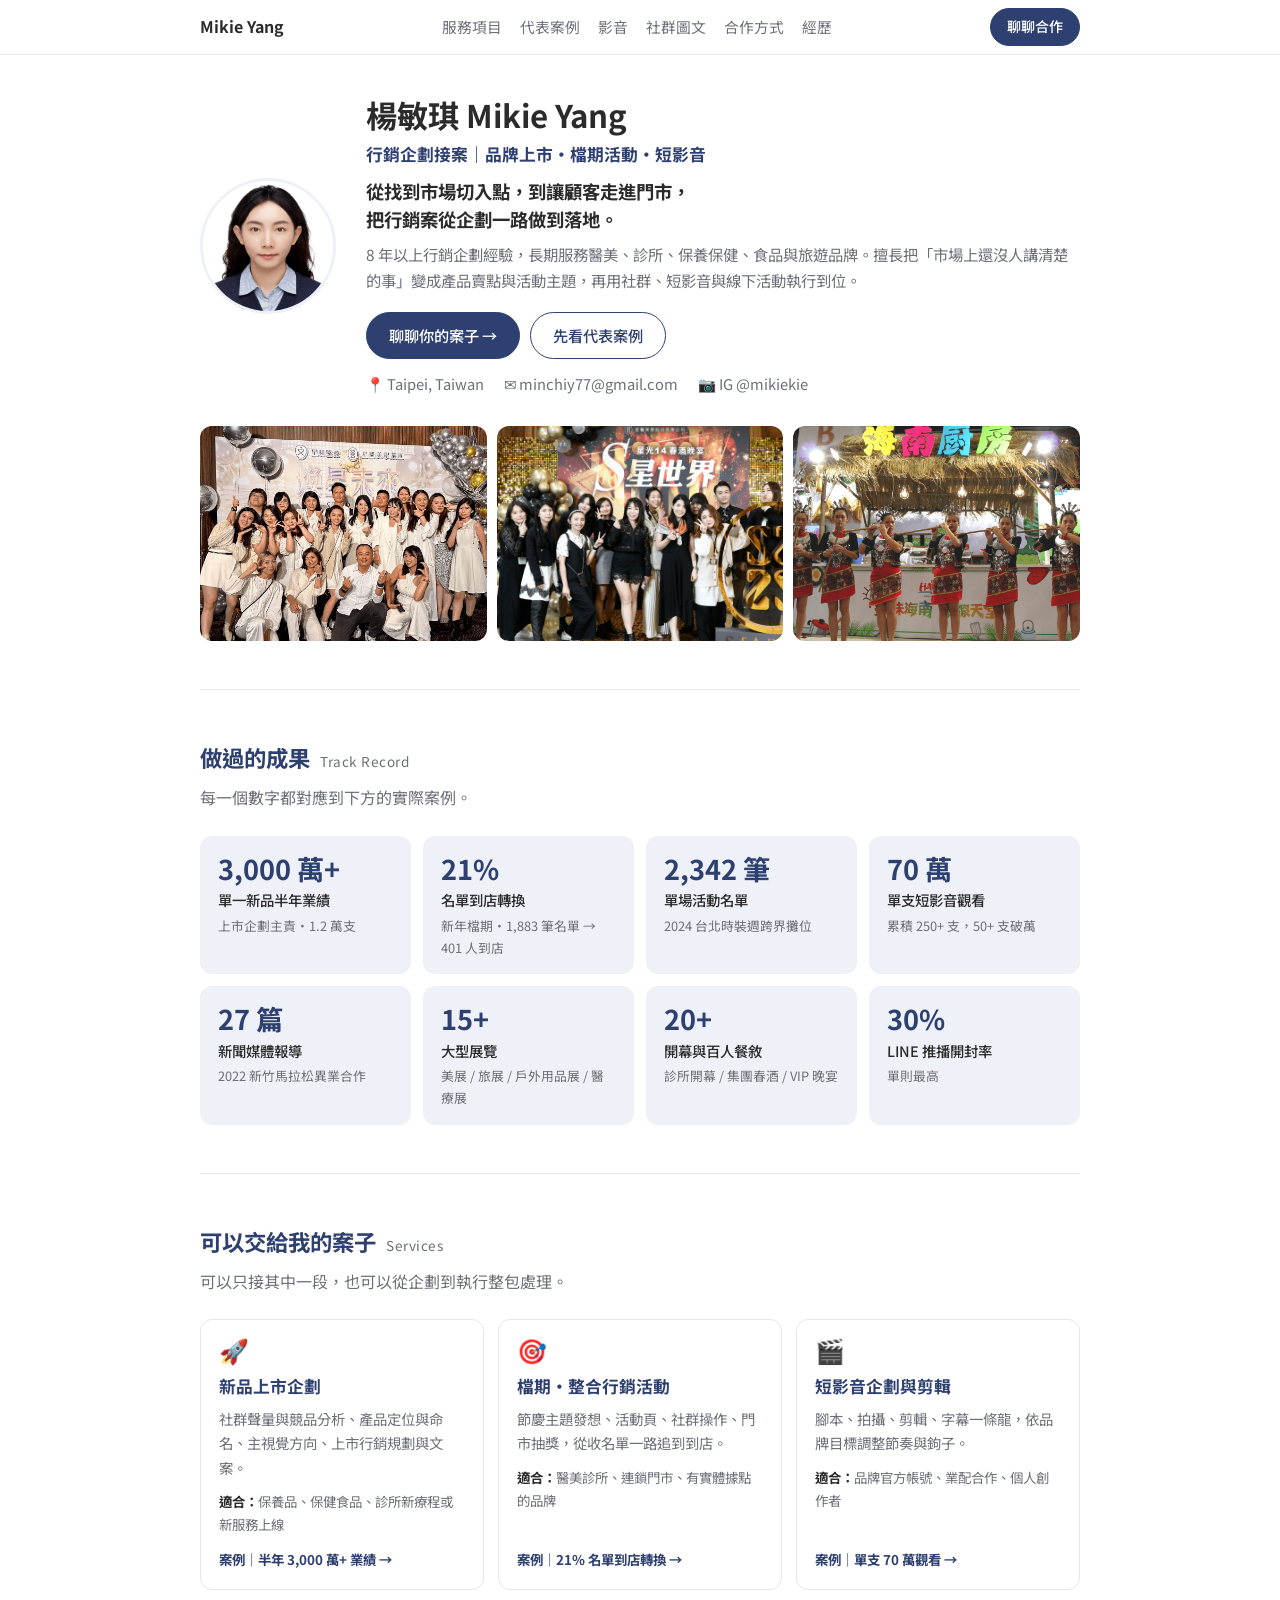
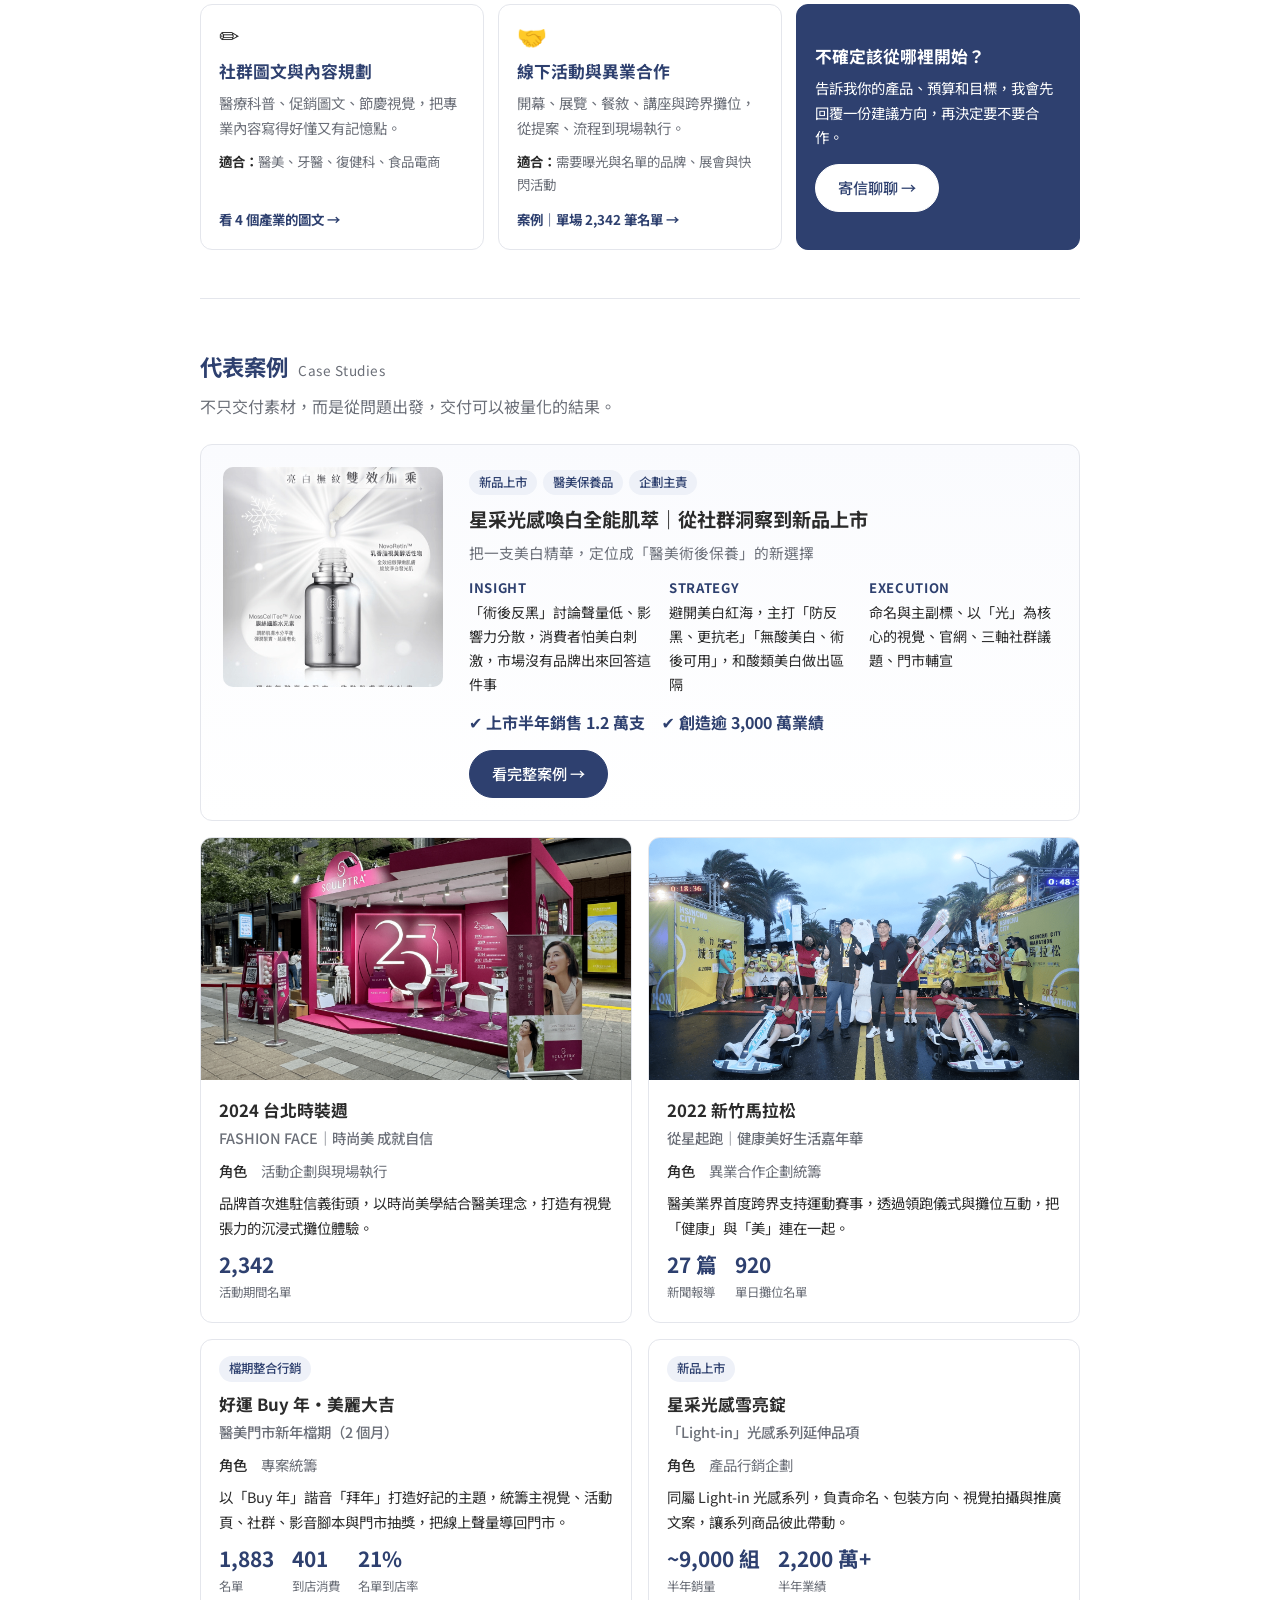
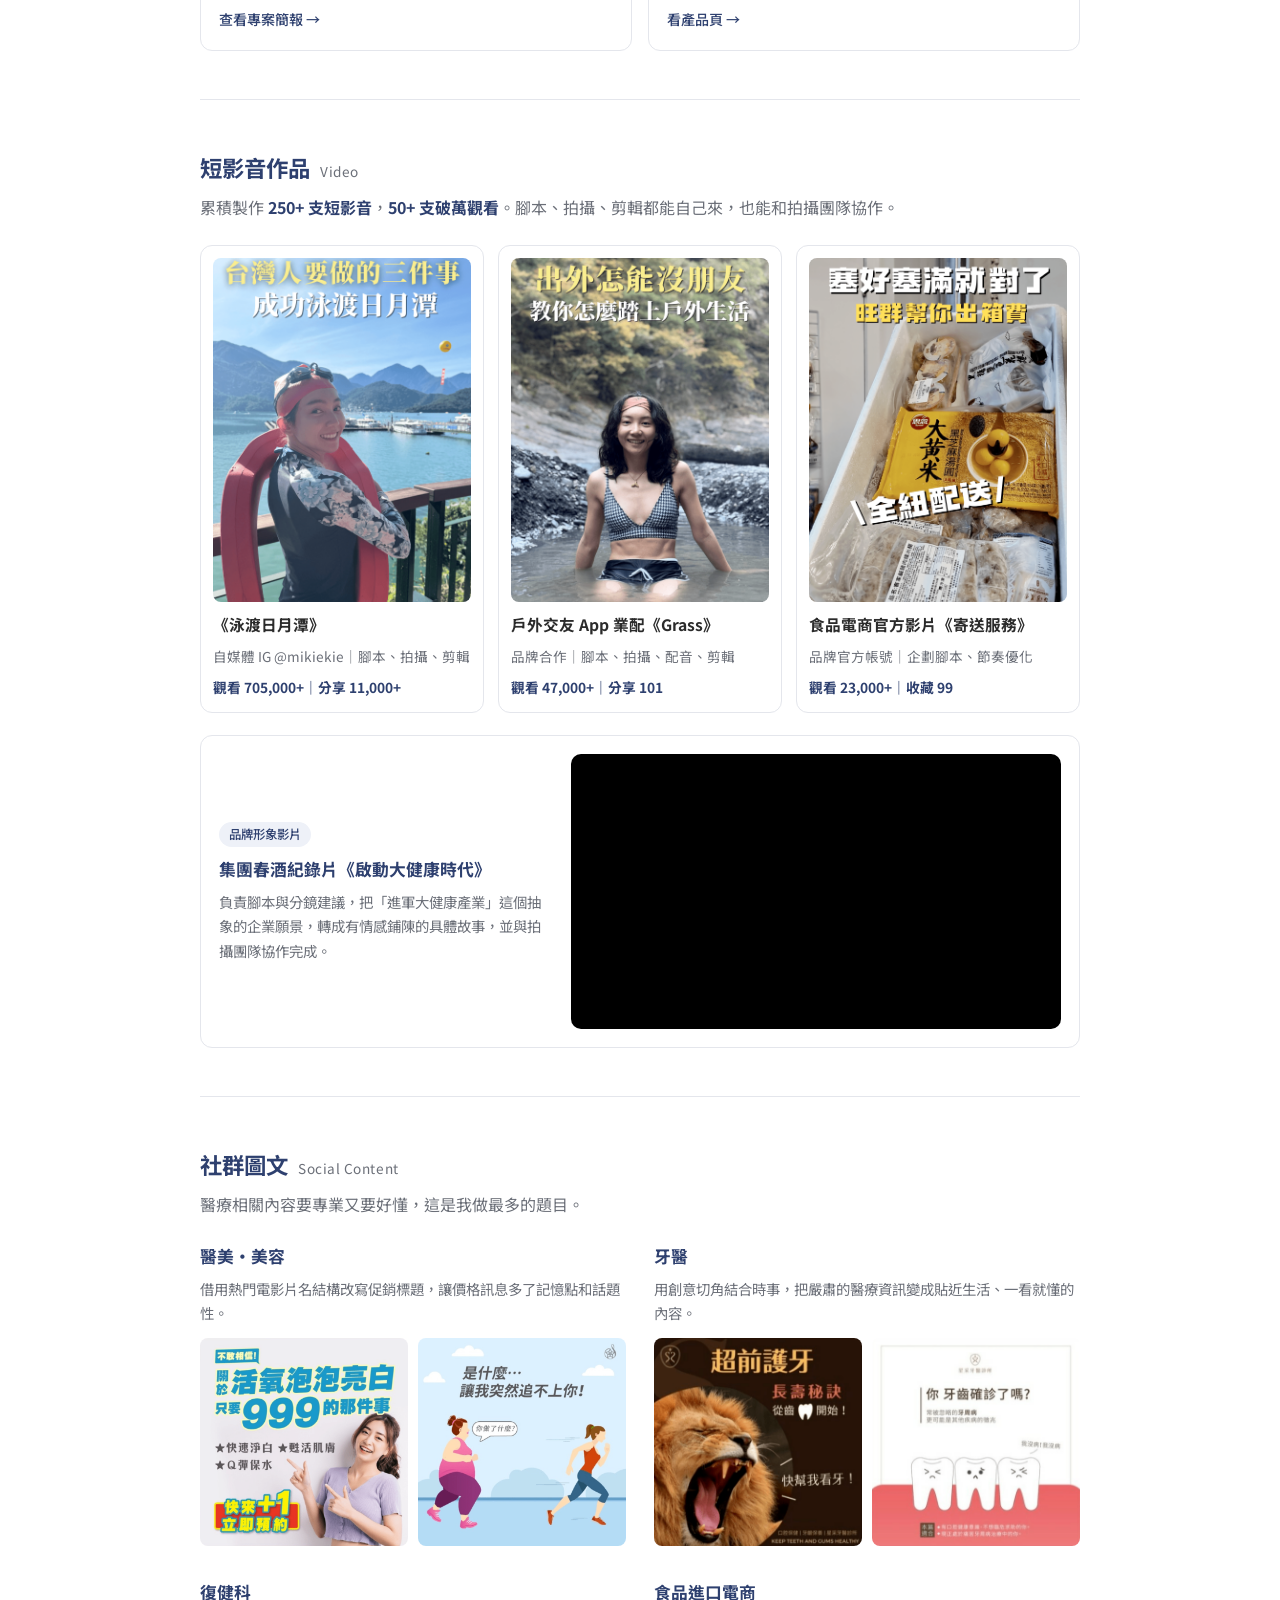
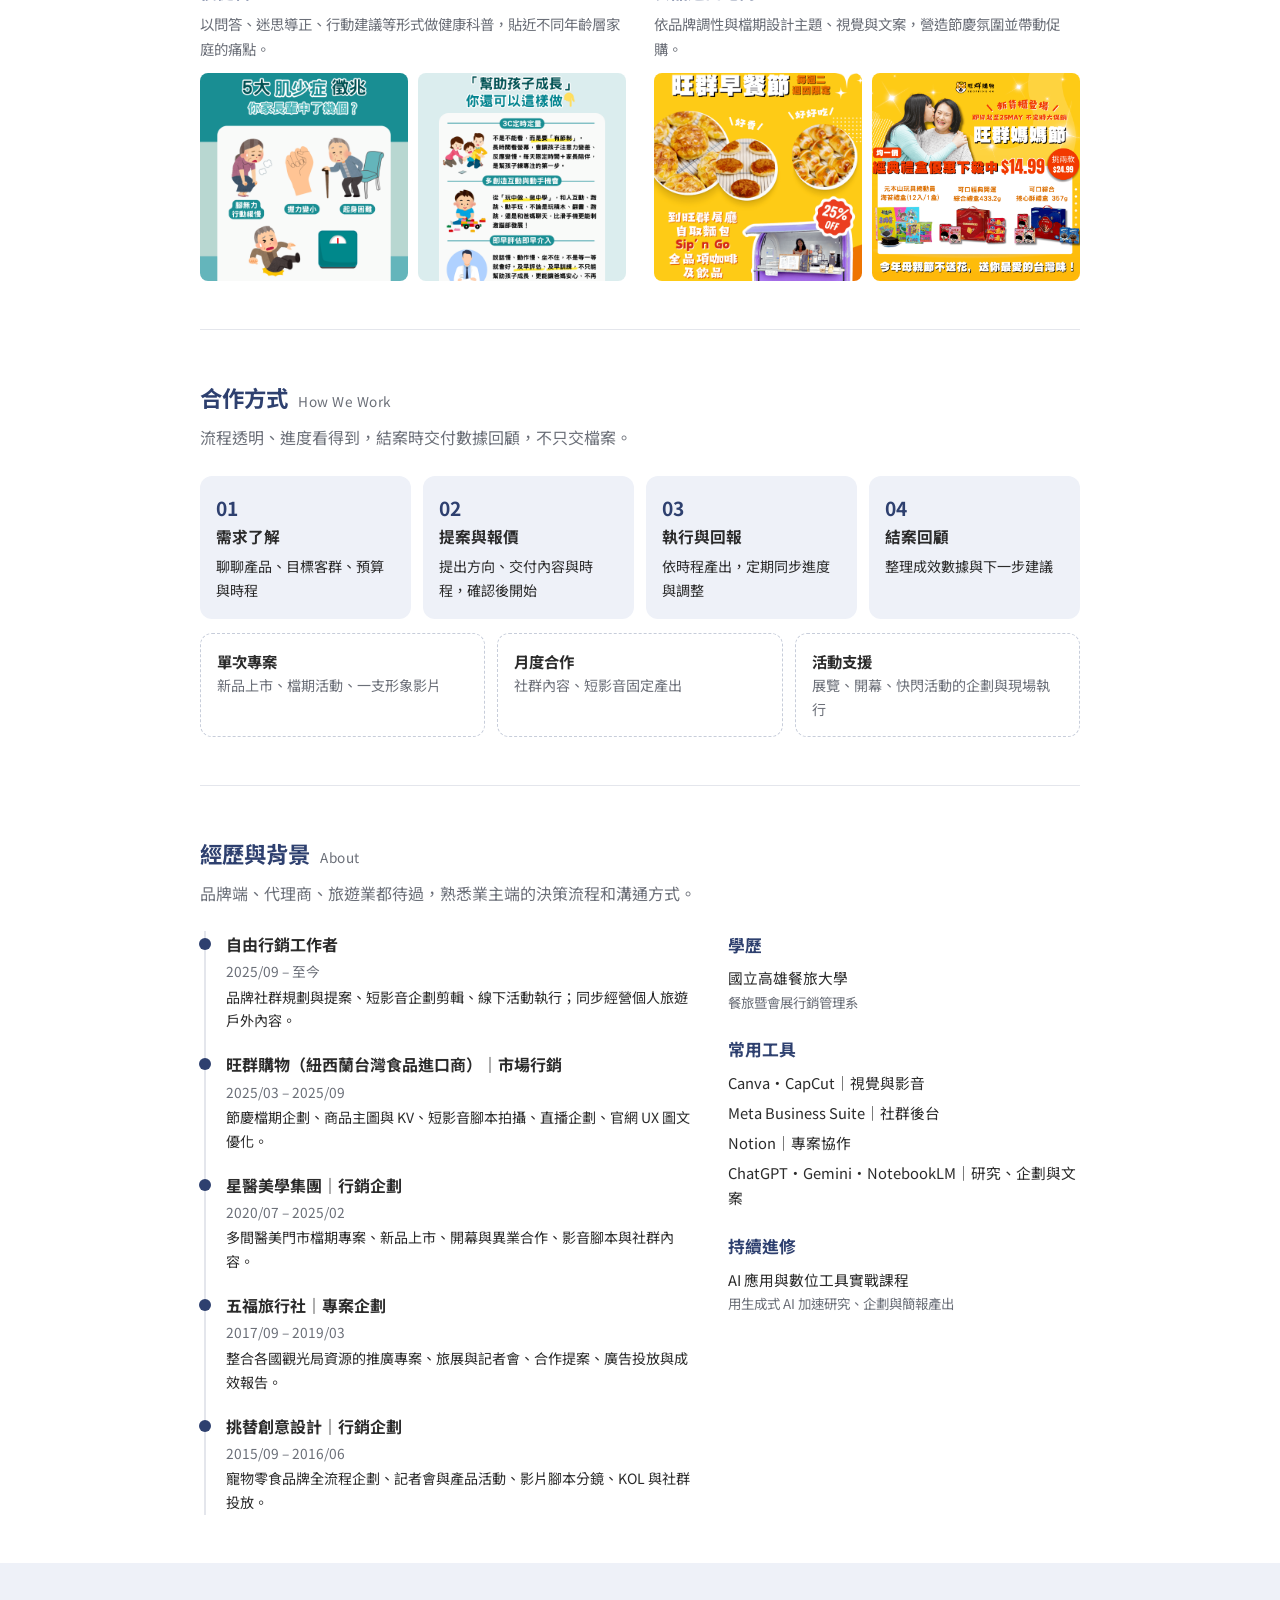
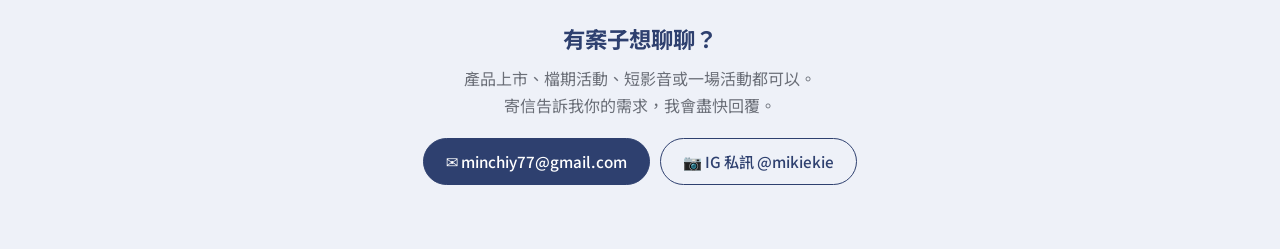
==== index.html @ ab223846 "加入 IG @mikiekie 聯絡方式 Co-Authored-By: Claude Opus 5.5 <noreply@anthropic.com> Claude-Session: https:/" ====
<!DOCTYPE html>
<html lang="zh-TW">
<head>
<meta charset="utf-8">
<meta name="viewport" content="width=device-width, initial-scale=1">
<title>楊敏琪 Mikie Yang｜行銷企劃接案：品牌上市・檔期活動・短影音</title>
<meta name="description" content="8 年以上行銷企劃經驗，服務醫美、診所、保養保健、食品與旅遊品牌。從市場洞察、產品上市、檔期活動到短影音與線下活動，一人可從企劃做到落地。">
<meta property="og:title" content="楊敏琪 Mikie Yang｜行銷企劃接案">
<meta property="og:description" content="品牌上市・檔期活動・短影音・異業合作。代表案例：單一新品半年 3,000 萬+ 業績、檔期活動 21% 名單到店轉換。">
<meta property="og:image" content="https://tomchen21232.github.io/resume-2/images/avatar.png">
<link rel="preconnect" href="https://fonts.googleapis.com">
<link rel="preconnect" href="https://fonts.gstatic.com" crossorigin>
<link href="https://fonts.googleapis.com/css2?family=Noto+Sans+TC:wght@400;500;700&display=swap" rel="stylesheet">
<link rel="stylesheet" href="style.css">
</head>
<body>

<nav class="nav">
  <div class="wrap">
    <a class="brand" href="#top">Mikie Yang</a>
    <div class="links">
      <a href="#services">服務項目</a>
      <a href="#cases">代表案例</a>
      <a href="#video">影音</a>
      <a href="#graphics">社群圖文</a>
      <a href="#process">合作方式</a>
      <a href="#about">經歷</a>
    </div>
    <a class="btn" style="padding:6px 16px;font-size:.88rem" href="mailto:minchiy77@gmail.com?subject=合作洽詢">聊聊合作</a>
  </div>
</nav>

<!-- ========== Hero ========== -->
<header class="wrap" id="top">
  <section class="first">
    <div class="hero">
      <img class="avatar" src="images/avatar.png" alt="楊敏琪 Mikie Yang">
      <div>
        <h1>楊敏琪 Mikie Yang</h1>
        <p class="role">行銷企劃接案｜品牌上市・檔期活動・短影音</p>
        <p class="tagline">從找到市場切入點，到讓顧客走進門市，<br>把行銷案從企劃一路做到落地。</p>
        <p class="intro">8 年以上行銷企劃經驗，長期服務醫美、診所、保養保健、食品與旅遊品牌。擅長把「市場上還沒人講清楚的事」變成產品賣點與活動主題，再用社群、短影音與線下活動執行到位。</p>
        <div class="btns">
          <a class="btn" href="mailto:minchiy77@gmail.com?subject=合作洽詢">聊聊你的案子 →</a>
          <a class="btn ghost" href="#cases">先看代表案例</a>
        </div>
        <div class="contact">
          <span>📍 Taipei, Taiwan</span>
          <a href="mailto:minchiy77@gmail.com">✉️ minchiy77@gmail.com</a>
          <a href="https://www.instagram.com/mikiekie/" target="_blank" rel="noopener">📷 IG @mikiekie</a>
        </div>
      </div>
    </div>
    <div class="strip">
      <img src="images/event-1.png" alt="活動現場照片 1" loading="lazy">
      <img src="images/event-2.png" alt="活動現場照片 2" loading="lazy">
      <img src="images/event-3.png" alt="活動現場照片 3" loading="lazy">
    </div>
  </section>
</header>

<main class="wrap">

  <!-- ========== 成果數據 ========== -->
  <section>
    <h2>做過的成果 <small>Track Record</small></h2>
    <p class="lead">每一個數字都對應到下方的實際案例。</p>
    <div class="stats">
      <div class="stat"><b>3,000 萬+</b><span>單一新品半年業績</span><em>上市企劃主責・1.2 萬支</em></div>
      <div class="stat"><b>21%</b><span>名單到店轉換</span><em>新年檔期・1,883 筆名單 → 401 人到店</em></div>
      <div class="stat"><b>2,342 筆</b><span>單場活動名單</span><em>2024 台北時裝週跨界攤位</em></div>
      <div class="stat"><b>70 萬</b><span>單支短影音觀看</span><em>累積 250+ 支，50+ 支破萬</em></div>
      <div class="stat"><b>27 篇</b><span>新聞媒體報導</span><em>2022 新竹馬拉松異業合作</em></div>
      <div class="stat"><b>15+</b><span>大型展覽</span><em>美展 / 旅展 / 戶外用品展 / 醫療展</em></div>
      <div class="stat"><b>20+</b><span>開幕與百人餐敘</span><em>診所開幕 / 集團春酒 / VIP 晚宴</em></div>
      <div class="stat"><b>30%</b><span>LINE 推播開封率</span><em>單則最高</em></div>
    </div>
  </section>

  <!-- ========== 服務項目 ========== -->
  <section id="services">
    <h2>可以交給我的案子 <small>Services</small></h2>
    <p class="lead">可以只接其中一段，也可以從企劃到執行整包處理。</p>
    <div class="services">
      <div class="svc">
        <div class="ic">🚀</div>
        <h3>新品上市企劃</h3>
        <p>社群聲量與競品分析、產品定位與命名、主視覺方向、上市行銷規劃與文案。</p>
        <p class="fit"><b>適合：</b>保養品、保健食品、診所新療程或新服務上線</p>
        <p class="proof"><a href="case/lightinfacial.html">案例｜半年 3,000 萬+ 業績 →</a></p>
      </div>
      <div class="svc">
        <div class="ic">🎯</div>
        <h3>檔期・整合行銷活動</h3>
        <p>節慶主題發想、活動頁、社群操作、門市抽獎，從收名單一路追到到店。</p>
        <p class="fit"><b>適合：</b>醫美診所、連鎖門市、有實體據點的品牌</p>
        <p class="proof"><a href="#case-newyear">案例｜21% 名單到店轉換 →</a></p>
      </div>
      <div class="svc">
        <div class="ic">🎬</div>
        <h3>短影音企劃與剪輯</h3>
        <p>腳本、拍攝、剪輯、字幕一條龍，依品牌目標調整節奏與鉤子。</p>
        <p class="fit"><b>適合：</b>品牌官方帳號、業配合作、個人創作者</p>
        <p class="proof"><a href="#video">案例｜單支 70 萬觀看 →</a></p>
      </div>
      <div class="svc">
        <div class="ic">✏️</div>
        <h3>社群圖文與內容規劃</h3>
        <p>醫療科普、促銷圖文、節慶視覺，把專業內容寫得好懂又有記憶點。</p>
        <p class="fit"><b>適合：</b>醫美、牙醫、復健科、食品電商</p>
        <p class="proof"><a href="#graphics">看 4 個產業的圖文 →</a></p>
      </div>
      <div class="svc">
        <div class="ic">🤝</div>
        <h3>線下活動與異業合作</h3>
        <p>開幕、展覽、餐敘、講座與跨界攤位，從提案、流程到現場執行。</p>
        <p class="fit"><b>適合：</b>需要曝光與名單的品牌、展會與快閃活動</p>
        <p class="proof"><a href="#cases">案例｜單場 2,342 筆名單 →</a></p>
      </div>
      <div class="svc cta">
        <h3>不確定該從哪裡開始？</h3>
        <p>告訴我你的產品、預算和目標，我會先回覆一份建議方向，再決定要不要合作。</p>
        <a class="btn" href="mailto:minchiy77@gmail.com?subject=合作洽詢">寄信聊聊 →</a>
      </div>
    </div>
  </section>

  <!-- ========== 代表案例 ========== -->
  <section id="cases">
    <h2>代表案例 <small>Case Studies</small></h2>
    <p class="lead">不只交付素材，而是從問題出發，交付可以被量化的結果。</p>

    <div class="feature">
      <img src="images/product-1.png" alt="星采光感喚白全能肌萃" loading="lazy">
      <div>
        <span class="tag">新品上市</span><span class="tag">醫美保養品</span><span class="tag">企劃主責</span>
        <h3>星采光感喚白全能肌萃｜從社群洞察到新品上市</h3>
        <p class="sub">把一支美白精華，定位成「醫美術後保養」的新選擇</p>
        <div class="steps3">
          <div><b>INSIGHT</b>「術後反黑」討論聲量低、影響力分散，消費者怕美白刺激，市場沒有品牌出來回答這件事</div>
          <div><b>STRATEGY</b>避開美白紅海，主打「防反黑、更抗老」「無酸美白、術後可用」，和酸類美白做出區隔</div>
          <div><b>EXECUTION</b>命名與主副標、以「光」為核心的視覺、官網、三軸社群議題、門市輔宣</div>
        </div>
        <p class="result">✔ 上市半年銷售 1.2 萬支　✔ 創造逾 3,000 萬業績</p>
        <a class="btn" style="margin-top:14px" href="case/lightinfacial.html">看完整案例 →</a>
      </div>
    </div>

    <div class="cases">
      <article class="case">
        <img src="images/partner-2.png" alt="2024 台北時裝週" loading="lazy">
        <div class="body">
          <h3>2024 台北時裝週</h3>
          <h4>FASHION FACE｜時尚美 成就自信</h4>
          <p class="role-line"><b>角色</b>　活動企劃與現場執行</p>
          <p>品牌首次進駐信義街頭，以時尚美學結合醫美理念，打造有視覺張力的沉浸式攤位體驗。</p>
          <div class="kpi"><div><b>2,342</b><span>活動期間名單</span></div></div>
        </div>
      </article>
      <article class="case">
        <img src="images/partner-1.png" alt="2022 新竹馬拉松" loading="lazy">
        <div class="body">
          <h3>2022 新竹馬拉松</h3>
          <h4>從星起跑｜健康美好生活嘉年華</h4>
          <p class="role-line"><b>角色</b>　異業合作企劃統籌</p>
          <p>醫美業界首度跨界支持運動賽事，透過領跑儀式與攤位互動，把「健康」與「美」連在一起。</p>
          <div class="kpi"><div><b>27 篇</b><span>新聞報導</span></div><div><b>920</b><span>單日攤位名單</span></div></div>
        </div>
      </article>
      <article class="case" id="case-newyear">
        <div class="body">
          <span class="tag" style="align-self:flex-start">檔期整合行銷</span>
          <h3>好運 Buy 年・美麗大吉</h3>
          <h4>醫美門市新年檔期（2 個月）</h4>
          <p class="role-line"><b>角色</b>　專案統籌</p>
          <p>以「Buy 年」諧音「拜年」打造好記的主題，統籌主視覺、活動頁、社群、影音腳本與門市抽獎，把線上聲量導回門市。</p>
          <div class="kpi"><div><b>1,883</b><span>名單</span></div><div><b>401</b><span>到店消費</span></div><div><b>21%</b><span>名單到店率</span></div></div>
          <a class="more" href="https://docs.google.com/presentation/d/1eUggLHMpa8dhuw91AqrGe5GQ90e1aZWs/edit?usp=drive_link" target="_blank" rel="noopener">查看專案簡報 →</a>
        </div>
      </article>
      <article class="case">
        <div class="body">
          <span class="tag" style="align-self:flex-start">新品上市</span>
          <h3>星采光感雪亮錠</h3>
          <h4>「Light-in」光感系列延伸品項</h4>
          <p class="role-line"><b>角色</b>　產品行銷企劃</p>
          <p>同屬 Light-in 光感系列，負責命名、包裝方向、視覺拍攝與推廣文案，讓系列商品彼此帶動。</p>
          <div class="kpi"><div><b>~9,000 組</b><span>半年銷量</span></div><div><b>2,200 萬+</b><span>半年業績</span></div></div>
          <a class="more" href="https://www.starnic.com.tw/introduction/detail/95-Premium-Light-In-Sparkling-Complex" target="_blank" rel="noopener">看產品頁 →</a>
        </div>
      </article>
    </div>
  </section>

  <!-- ========== 影音 ========== -->
  <section id="video">
    <h2>短影音作品 <small>Video</small></h2>
    <p class="lead">累積製作 <strong class="n">250+ 支短影音</strong>，<strong class="n">50+ 支破萬觀看</strong>。腳本、拍攝、剪輯都能自己來，也能和拍攝團隊協作。</p>
    <div class="cards">
      <a class="vcard" href="https://www.instagram.com/reel/DALQ_TDAmyQ/" target="_blank" rel="noopener">
        <img src="images/video-1.png" alt="《泳渡日月潭》" loading="lazy">
        <h3>《泳渡日月潭》</h3>
        <p>自媒體 IG @mikiekie｜腳本、拍攝、剪輯</p>
        <p class="num">觀看 705,000+｜分享 11,000+</p>
      </a>
      <a class="vcard" href="https://www.instagram.com/reel/DFC5xJsznJ2/" target="_blank" rel="noopener">
        <img src="images/video-2.png" alt="《Grass》業配" loading="lazy">
        <h3>戶外交友 App 業配《Grass》</h3>
        <p>品牌合作｜腳本、拍攝、配音、剪輯</p>
        <p class="num">觀看 47,000+｜分享 101</p>
      </a>
      <a class="vcard" href="https://www.tiktok.com/@wonchunnz/video/7498513033031863570" target="_blank" rel="noopener">
        <img src="images/video-3.png" alt="《寄送服務》品牌官方影片" loading="lazy">
        <h3>食品電商官方影片《寄送服務》</h3>
        <p>品牌官方帳號｜企劃腳本、節奏優化</p>
        <p class="num">觀看 23,000+｜收藏 99</p>
      </a>
    </div>
    <div class="film">
      <div>
        <span class="tag">品牌形象影片</span>
        <h3>集團春酒紀錄片《啟動大健康時代》</h3>
        <p>負責腳本與分鏡建議，把「進軍大健康產業」這個抽象的企業願景，轉成有情感鋪陳的具體故事，並與拍攝團隊協作完成。</p>
      </div>
      <div class="video">
        <iframe src="https://www.youtube.com/embed/UCDlieJIynk" title="品牌春酒紀錄片《啟動大健康時代》" loading="lazy" allow="accelerometer; encrypted-media; gyroscope; picture-in-picture" allowfullscreen></iframe>
      </div>
    </div>
  </section>

  <!-- ========== 社群圖文 ========== -->
  <section id="graphics">
    <h2>社群圖文 <small>Social Content</small></h2>
    <p class="lead">醫療相關內容要專業又要好懂，這是我做最多的題目。</p>
    <div class="gal-grid">
      <div class="gal">
        <h3>醫美・美容</h3>
        <p>借用熱門電影片名結構改寫促銷標題，讓價格訊息多了記憶點和話題性。</p>
        <div class="imgs">
          <img src="images/gfx-beauty-1.png" alt="醫美社群圖文 1" loading="lazy">
          <img src="images/gfx-beauty-2.png" alt="醫美社群圖文 2" loading="lazy">
        </div>
      </div>
      <div class="gal">
        <h3>牙醫</h3>
        <p>用創意切角結合時事，把嚴肅的醫療資訊變成貼近生活、一看就懂的內容。</p>
        <div class="imgs">
          <img src="images/gfx-dental-1.png" alt="牙醫社群圖文 1" loading="lazy">
          <img src="images/gfx-dental-2.png" alt="牙醫社群圖文 2" loading="lazy">
        </div>
      </div>
      <div class="gal">
        <h3>復健科</h3>
        <p>以問答、迷思導正、行動建議等形式做健康科普，貼近不同年齡層家庭的痛點。</p>
        <div class="imgs">
          <img src="images/gfx-rehab-1.png" alt="復健科社群圖文 1" loading="lazy">
          <img src="images/gfx-rehab-2.png" alt="復健科社群圖文 2" loading="lazy">
        </div>
      </div>
      <div class="gal">
        <h3>食品進口電商</h3>
        <p>依品牌調性與檔期設計主題、視覺與文案，營造節慶氛圍並帶動促購。</p>
        <div class="imgs">
          <img src="images/gfx-food-1.png" alt="食品電商社群圖文 1" loading="lazy">
          <img src="images/gfx-food-2.png" alt="食品電商社群圖文 2" loading="lazy">
        </div>
      </div>
    </div>
  </section>

  <!-- ========== 合作方式 ========== -->
  <section id="process">
    <h2>合作方式 <small>How We Work</small></h2>
    <p class="lead">流程透明、進度看得到，結案時交付數據回顧，不只交檔案。</p>
    <div class="process">
      <div><b>需求了解</b>聊聊產品、目標客群、預算與時程</div>
      <div><b>提案與報價</b>提出方向、交付內容與時程，確認後開始</div>
      <div><b>執行與回報</b>依時程產出，定期同步進度與調整</div>
      <div><b>結案回顧</b>整理成效數據與下一步建議</div>
    </div>
    <div class="modes">
      <div><b>單次專案</b>新品上市、檔期活動、一支形象影片</div>
      <div><b>月度合作</b>社群內容、短影音固定產出</div>
      <div><b>活動支援</b>展覽、開幕、快閃活動的企劃與現場執行</div>
    </div>
  </section>

  <!-- ========== 經歷 ========== -->
  <section id="about">
    <h2>經歷與背景 <small>About</small></h2>
    <p class="lead">品牌端、代理商、旅遊業都待過，熟悉業主端的決策流程和溝通方式。</p>
    <div class="cols-2">
      <div>
        <article class="job">
          <h3>自由行銷工作者</h3>
          <p class="meta">2025/09 – 至今</p>
          <p>品牌社群規劃與提案、短影音企劃剪輯、線下活動執行；同步經營個人旅遊戶外內容。</p>
        </article>
        <article class="job">
          <h3>旺群購物（紐西蘭台灣食品進口商）｜市場行銷</h3>
          <p class="meta">2025/03 – 2025/09</p>
          <p>節慶檔期企劃、商品主圖與 KV、短影音腳本拍攝、直播企劃、官網 UX 圖文優化。</p>
        </article>
        <article class="job">
          <h3>星醫美學集團｜行銷企劃</h3>
          <p class="meta">2020/07 – 2025/02</p>
          <p>多間醫美門市檔期專案、新品上市、開幕與異業合作、影音腳本與社群內容。</p>
        </article>
        <article class="job">
          <h3>五福旅行社｜專案企劃</h3>
          <p class="meta">2017/09 – 2019/03</p>
          <p>整合各國觀光局資源的推廣專案、旅展與記者會、合作提案、廣告投放與成效報告。</p>
        </article>
        <article class="job">
          <h3>挑替創意設計｜行銷企劃</h3>
          <p class="meta">2015/09 – 2016/06</p>
          <p>寵物零食品牌全流程企劃、記者會與產品活動、影片腳本分鏡、KOL 與社群投放。</p>
        </article>
      </div>
      <div class="side">
        <h3>學歷</h3>
        <div>
          <p>國立高雄餐旅大學<span>餐旅暨會展行銷管理系</span></p>
        </div>
        <h3>常用工具</h3>
        <ul class="plain">
          <li>Canva・CapCut｜視覺與影音</li>
          <li>Meta Business Suite｜社群後台</li>
          <li>Notion｜專案協作</li>
          <li>ChatGPT・Gemini・NotebookLM｜研究、企劃與文案</li>
        </ul>
        <h3>持續進修</h3>
        <p>AI 應用與數位工具實戰課程<span>用生成式 AI 加速研究、企劃與簡報產出</span></p>
      </div>
    </div>
  </section>

</main>

<footer>
  <h2>有案子想聊聊？</h2>
  <p>產品上市、檔期活動、短影音或一場活動都可以。<br>寄信告訴我你的需求，我會盡快回覆。</p>
  <div class="btns">
    <a class="btn" href="mailto:minchiy77@gmail.com?subject=合作洽詢">✉️ minchiy77@gmail.com</a>
    <a class="btn ghost" href="https://www.instagram.com/mikiekie/" target="_blank" rel="noopener">📷 IG 私訊 @mikiekie</a>
  </div>
</footer>

</body>
</html>
---- style.css ----
/* ============ 想改配色、字體、寬度，只要改這一區 ============ */
:root {
  --accent: #2e406f;      /* 主色（深藍）：標題、重點數字 */
  --accent-soft: #eef1f8; /* 淡藍底：數字卡片、標籤 */
  --highlight: #b62424;   /* 強調色（紅）：只用在少數重點 */
  --text: #2b2b2b;
  --muted: #6b6f78;
  --line: #e4e6ec;
  --bg: #ffffff;
  --max-width: 920px;
  --radius: 12px;
}
/* ============================================================ */

* { box-sizing: border-box; }
html { scroll-behavior: smooth; }
body {
  margin: 0; background: var(--bg); color: var(--text);
  font-family: "Noto Sans TC", "PingFang TC", "Microsoft JhengHei", system-ui, sans-serif;
  font-size: 16px; line-height: 1.7; -webkit-font-smoothing: antialiased;
}
.wrap { max-width: var(--max-width); margin: 0 auto; padding: 0 20px; }
img { max-width: 100%; display: block; }
a { color: var(--accent); }
ul { margin: 0; padding-left: 1.2em; }
li { margin: 4px 0; }
h1, h2, h3, h4, p { margin: 0; }

section { padding: 48px 0; border-top: 1px solid var(--line); }
section.first { border-top: none; padding-top: 40px; }
h2 { font-size: 1.4rem; color: var(--accent); margin-bottom: 8px; display: flex; align-items: baseline; gap: 10px; flex-wrap: wrap; }
h2 small { font-size: .85rem; font-weight: 400; color: var(--muted); letter-spacing: .04em; }
h3 { font-size: 1.05rem; margin-bottom: 6px; }
.lead { color: var(--muted); margin-bottom: 24px; }
strong.n { color: var(--accent); }

/* ---- Top nav ---- */
.nav { position: sticky; top: 0; z-index: 10; background: rgba(255,255,255,.94); backdrop-filter: blur(6px); border-bottom: 1px solid var(--line); }
.nav .wrap { display: flex; align-items: center; justify-content: space-between; height: 54px; gap: 12px; }
.nav .brand { font-weight: 700; color: var(--text); text-decoration: none; white-space: nowrap; }
.nav .links { display: flex; gap: 18px; font-size: .92rem; overflow-x: auto; }
.nav .links a { color: var(--muted); text-decoration: none; white-space: nowrap; }
.nav .links a:hover { color: var(--accent); }

/* ---- Buttons ---- */
.btn { display: inline-block; padding: 10px 22px; background: var(--accent); color: #fff; border-radius: 999px; text-decoration: none; font-size: .95rem; font-weight: 500; border: 1.5px solid var(--accent); }
.btn:hover { opacity: .88; }
.btn.ghost { background: transparent; color: var(--accent); }
.btns { display: flex; flex-wrap: wrap; gap: 10px; margin-top: 18px; }

/* ---- Hero ---- */
.hero { display: flex; gap: 30px; align-items: center; }
.hero img.avatar { width: 136px; height: 136px; border-radius: 50%; object-fit: cover; flex: none; border: 3px solid var(--accent-soft); }
.hero h1 { font-size: 1.95rem; line-height: 1.3; }
.hero .role { color: var(--accent); font-weight: 700; margin: 4px 0 10px; font-size: 1.05rem; }
.hero .tagline { font-size: 1.15rem; font-weight: 700; line-height: 1.5; margin-bottom: 8px; }
.hero .intro { color: var(--muted); font-size: .96rem; }
.contact { display: flex; flex-wrap: wrap; gap: 6px 20px; margin-top: 12px; font-size: .92rem; color: var(--muted); }
.contact a { color: var(--muted); text-decoration: none; }
.contact a:hover { color: var(--accent); }
.strip { display: grid; grid-template-columns: repeat(3, 1fr); gap: 10px; margin-top: 30px; }
.strip img { width: 100%; aspect-ratio: 4 / 3; object-fit: cover; border-radius: var(--radius); background: var(--accent-soft); }

/* ---- Stats ---- */
.stats { display: grid; grid-template-columns: repeat(4, 1fr); gap: 12px; }
.stat { background: var(--accent-soft); border-radius: var(--radius); padding: 16px 18px; }
.stat b { display: block; font-size: 1.7rem; line-height: 1.2; color: var(--accent); }
.stat span { display: block; font-size: .9rem; margin-top: 4px; font-weight: 500; }
.stat em { display: block; font-style: normal; font-size: .8rem; color: var(--muted); margin-top: 2px; }

/* ---- Services ---- */
.services { display: grid; grid-template-columns: repeat(3, 1fr); gap: 14px; }
.svc { border: 1px solid var(--line); border-radius: var(--radius); padding: 18px; display: flex; flex-direction: column; }
.svc .ic { font-size: 1.5rem; line-height: 1; margin-bottom: 10px; }
.svc h3 { color: var(--accent); }
.svc p { font-size: .9rem; color: var(--muted); }
.svc .fit { font-size: .84rem; margin-top: 10px; }
.svc .fit b { color: var(--text); }
.svc .proof { margin-top: auto; padding-top: 12px; font-size: .84rem; font-weight: 700; color: var(--accent); }
.svc .proof a { text-decoration: none; }
.svc.cta { background: var(--accent); border-color: var(--accent); color: #fff; justify-content: center; }
.svc.cta h3, .svc.cta p { color: #fff; }
.svc.cta .btn { background: #fff; color: var(--accent); border-color: #fff; align-self: flex-start; margin-top: 14px; }

/* ---- Featured case ---- */
.feature { display: grid; grid-template-columns: 220px 1fr; gap: 26px; border: 1px solid var(--line); border-radius: var(--radius); padding: 22px; background: linear-gradient(180deg, #fafbfe, #fff); }
.feature img { width: 100%; aspect-ratio: 1 / 1; object-fit: cover; border-radius: 10px; background: var(--accent-soft); }
.tag { display: inline-block; font-size: .78rem; background: var(--accent-soft); color: var(--accent); border-radius: 999px; padding: 2px 10px; margin: 0 6px 8px 0; font-weight: 500; }
.feature h3 { font-size: 1.2rem; margin-bottom: 4px; }
.feature .sub { color: var(--muted); font-size: .92rem; margin-bottom: 12px; }
.steps3 { display: grid; grid-template-columns: repeat(3, 1fr); gap: 12px; margin: 6px 0 4px; }
.steps3 div { font-size: .88rem; }
.steps3 b { display: block; color: var(--accent); font-size: .82rem; letter-spacing: .05em; margin-bottom: 2px; }
.result { margin-top: 12px; font-weight: 700; color: var(--accent); }

.cases { display: grid; grid-template-columns: repeat(2, 1fr); gap: 16px; margin-top: 16px; }
.case { border: 1px solid var(--line); border-radius: var(--radius); overflow: hidden; display: flex; flex-direction: column; }
.case img { width: 100%; aspect-ratio: 16 / 9; object-fit: cover; background: var(--accent-soft); }
.case .body { padding: 16px 18px 18px; display: flex; flex-direction: column; flex: 1; }
.case h3 { margin-bottom: 2px; }
.case h4 { font-size: .9rem; color: var(--muted); font-weight: 500; margin-bottom: 8px; }
.case p { font-size: .9rem; }
.case .kpi { display: flex; gap: 18px; margin-top: auto; padding-top: 12px; }
.case .kpi div b { display: block; font-size: 1.3rem; color: var(--accent); line-height: 1.2; }
.case .kpi div span { font-size: .78rem; color: var(--muted); }
.case .more { margin-top: 10px; font-size: .88rem; font-weight: 500; text-decoration: none; }
.role-line { font-size: .82rem; color: var(--muted); margin-bottom: 8px; }
.role-line b { color: var(--text); font-weight: 500; }

/* ---- Video ---- */
.cards { display: grid; grid-template-columns: repeat(3, 1fr); gap: 14px; }
.vcard { border: 1px solid var(--line); border-radius: var(--radius); padding: 12px; text-decoration: none; color: inherit; transition: box-shadow .15s, transform .15s; display: flex; flex-direction: column; }
.vcard:hover, .product:hover { box-shadow: 0 6px 18px rgba(46,64,111,.12); transform: translateY(-2px); }
.vcard img { width: 100%; aspect-ratio: 3 / 4; object-fit: cover; border-radius: 8px; background: var(--accent-soft); margin-bottom: 10px; }
.vcard h3 { font-size: .98rem; }
.vcard p { font-size: .85rem; color: var(--muted); }
.vcard .num { margin-top: auto; padding-top: 8px; font-size: .86rem; font-weight: 700; color: var(--accent); }
.film { display: grid; grid-template-columns: 1fr 1.5fr; gap: 26px; align-items: center; margin-top: 22px; border: 1px solid var(--line); border-radius: var(--radius); padding: 18px; }
.film h3 { color: var(--accent); }
.film p { font-size: .9rem; color: var(--muted); }
.video { position: relative; aspect-ratio: 16 / 9; border-radius: 10px; overflow: hidden; background: #000; }
.video iframe { position: absolute; inset: 0; width: 100%; height: 100%; border: 0; }

/* ---- Graphics ---- */
.gal-grid { display: grid; grid-template-columns: repeat(2, 1fr); gap: 32px 28px; }
.gal h3 { color: var(--accent); }
.gal p { font-size: .9rem; color: var(--muted); margin-bottom: 12px; }
.gal .imgs { display: grid; grid-template-columns: repeat(2, 1fr); gap: 10px; }
.gal .imgs img { width: 100%; aspect-ratio: 1 / 1; object-fit: cover; border-radius: 8px; background: var(--accent-soft); }

/* ---- Process ---- */
.process { display: grid; grid-template-columns: repeat(4, 1fr); gap: 12px; counter-reset: s; }
.process div { background: var(--accent-soft); border-radius: var(--radius); padding: 16px; font-size: .88rem; }
.process div::before { counter-increment: s; content: "0" counter(s); display: block; font-weight: 700; color: var(--accent); font-size: 1.2rem; }
.process b { display: block; font-size: .98rem; margin-bottom: 4px; }
.modes { display: grid; grid-template-columns: repeat(3, 1fr); gap: 12px; margin-top: 14px; }
.modes div { border: 1px dashed #c7cdda; border-radius: var(--radius); padding: 14px 16px; font-size: .88rem; color: var(--muted); }
.modes b { display: block; color: var(--text); font-size: .96rem; }

/* ---- Experience ---- */
.cols-2 { display: grid; grid-template-columns: 1.4fr 1fr; gap: 34px; }
.job { padding: 0 0 18px 20px; border-left: 2px solid var(--line); position: relative; margin-left: 4px; }
.job:last-child { padding-bottom: 0; }
.job::before { content: ""; position: absolute; left: -7px; top: 7px; width: 12px; height: 12px; border-radius: 50%; background: var(--accent); }
.job h3 { font-size: 1rem; margin-bottom: 0; }
.job .meta { color: var(--muted); font-size: .86rem; }
.job p { font-size: .88rem; margin-top: 2px; }
.plain { list-style: none; padding: 0; font-size: .92rem; }
.plain li { margin: 5px 0; }
.side h3 { color: var(--accent); margin: 0 0 6px; }
.side h3 + * { margin-bottom: 22px; }
.side p { font-size: .92rem; }
.side p span { display: block; color: var(--muted); font-size: .84rem; }

footer { text-align: center; padding: 56px 20px 64px; background: var(--accent-soft); }
footer h2 { justify-content: center; }
footer p { color: var(--muted); }
footer .btns { justify-content: center; }

/* ---- Case page ---- */
.case-hero { padding: 40px 0 8px; }
.case-hero .back { font-size: .9rem; text-decoration: none; color: var(--muted); }
.case-hero h1 { font-size: 1.8rem; line-height: 1.35; margin: 14px 0 6px; }
.case-hero .sub { color: var(--muted); font-size: 1.02rem; }
.meta-row { display: flex; flex-wrap: wrap; gap: 8px 24px; margin-top: 16px; font-size: .9rem; }
.meta-row span b { color: var(--muted); font-weight: 400; margin-right: 6px; }
.big-result { display: grid; grid-template-columns: 220px 1fr; gap: 26px; align-items: center; margin-top: 26px; background: var(--accent-soft); border-radius: var(--radius); padding: 22px; }
.big-result img { border-radius: 10px; background: #fff; }
.big-result .nums { display: grid; grid-template-columns: repeat(3, 1fr); gap: 12px; }
.big-result .nums b { display: block; font-size: 2rem; color: var(--accent); line-height: 1.2; }
.big-result .nums span { font-size: .86rem; color: var(--muted); }
.big-result p { margin-top: 14px; font-size: .95rem; }
.ch { display: grid; grid-template-columns: 120px 1fr; gap: 24px; }
.ch .no { font-size: 2.4rem; font-weight: 700; color: var(--accent-soft); -webkit-text-stroke: 1px var(--accent); line-height: 1; }
.ch .no small { display: block; -webkit-text-stroke: 0; color: var(--accent); font-size: .85rem; letter-spacing: .08em; margin-top: 8px; }
.ch h2 { margin-bottom: 14px; }
.ch p { margin-bottom: 12px; }
.vs { display: grid; grid-template-columns: 1fr 1fr; gap: 14px; margin: 8px 0 14px; }
.vs > div { border-radius: var(--radius); padding: 16px 18px; font-size: .92rem; }
.vs .old { background: #f5f5f6; color: #555; }
.vs .new { background: var(--accent-soft); }
.vs h4 { font-size: .95rem; margin-bottom: 6px; }
.vs .new h4 { color: var(--accent); }
.insight { border-left: 4px solid var(--accent); padding: 10px 16px; background: #fafbfe; font-size: .95rem; margin: 6px 0 14px; }
.insight b { color: var(--accent); }
.find { display: grid; grid-template-columns: repeat(3, 1fr); gap: 12px; margin-bottom: 14px; }
.find div { border: 1px solid var(--line); border-radius: var(--radius); padding: 14px; font-size: .88rem; }
.find div b { display: block; color: var(--accent); margin-bottom: 4px; font-size: .92rem; }
.pillars { display: grid; grid-template-columns: repeat(3, 1fr); gap: 12px; }
.pillars div { border-radius: var(--radius); padding: 16px; font-size: .86rem; color: var(--muted); border: 1px solid var(--line); }
.pillars div.main { background: var(--accent); color: #dfe5f3; border-color: var(--accent); }
.pillars b { display: block; font-size: 1.05rem; color: var(--text); margin-bottom: 6px; }
.pillars div.main b { color: #fff; }
.copy { display: flex; flex-direction: column; gap: 8px; margin: 10px 0; }
.copy span { display: inline-block; align-self: flex-start; border: 1px solid var(--line); border-radius: 8px; padding: 6px 14px; font-weight: 500; }
.copy span.k { font-size: 1.15rem; color: var(--accent); border-color: var(--accent); }
.tracks { display: grid; grid-template-columns: repeat(2, 1fr); gap: 12px; }
.tracks div { border: 1px solid var(--line); border-radius: var(--radius); padding: 16px; font-size: .9rem; }
.tracks h4 { color: var(--accent); margin-bottom: 6px; font-size: .98rem; }
.timeline { display: grid; grid-template-columns: repeat(5, 1fr); gap: 0; margin-top: 8px; }
.timeline div { position: relative; padding: 26px 8px 0; text-align: center; font-size: .86rem; }
.timeline div::before { content: ""; position: absolute; top: 8px; left: 0; right: 0; height: 2px; background: var(--line); }
.timeline div::after { content: ""; position: absolute; top: 3px; left: 50%; margin-left: -6px; width: 12px; height: 12px; border-radius: 50%; background: var(--accent); }
.timeline b { display: block; font-size: .92rem; }
.note { font-size: .82rem; color: var(--muted); border: 1px dashed #c7cdda; border-radius: var(--radius); padding: 12px 16px; }

/* ---- Mobile ---- */
@media (max-width: 760px) {
  .nav .links { display: none; }
  .hero { flex-direction: column; text-align: center; }
  .contact, .btns { justify-content: center; }
  .stats { grid-template-columns: repeat(2, 1fr); }
  .services, .cards, .cases, .gal-grid, .process, .modes, .cols-2, .film, .feature, .steps3,
  .big-result, .ch, .vs, .find, .pillars, .tracks { grid-template-columns: 1fr; }
  .feature img { max-width: 220px; }
  .big-result .nums { grid-template-columns: repeat(3, 1fr); }
  .big-result .nums b { font-size: 1.4rem; }
  .timeline { grid-template-columns: 1fr; }
  .timeline div { text-align: left; padding: 0 0 14px 26px; }
  .timeline div::before { top: 0; bottom: 0; left: 5px; right: auto; width: 2px; height: auto; }
  .timeline div::after { top: 5px; left: 0; margin-left: 0; }
  .ch .no { font-size: 1.8rem; }
  section { padding: 36px 0; }
}
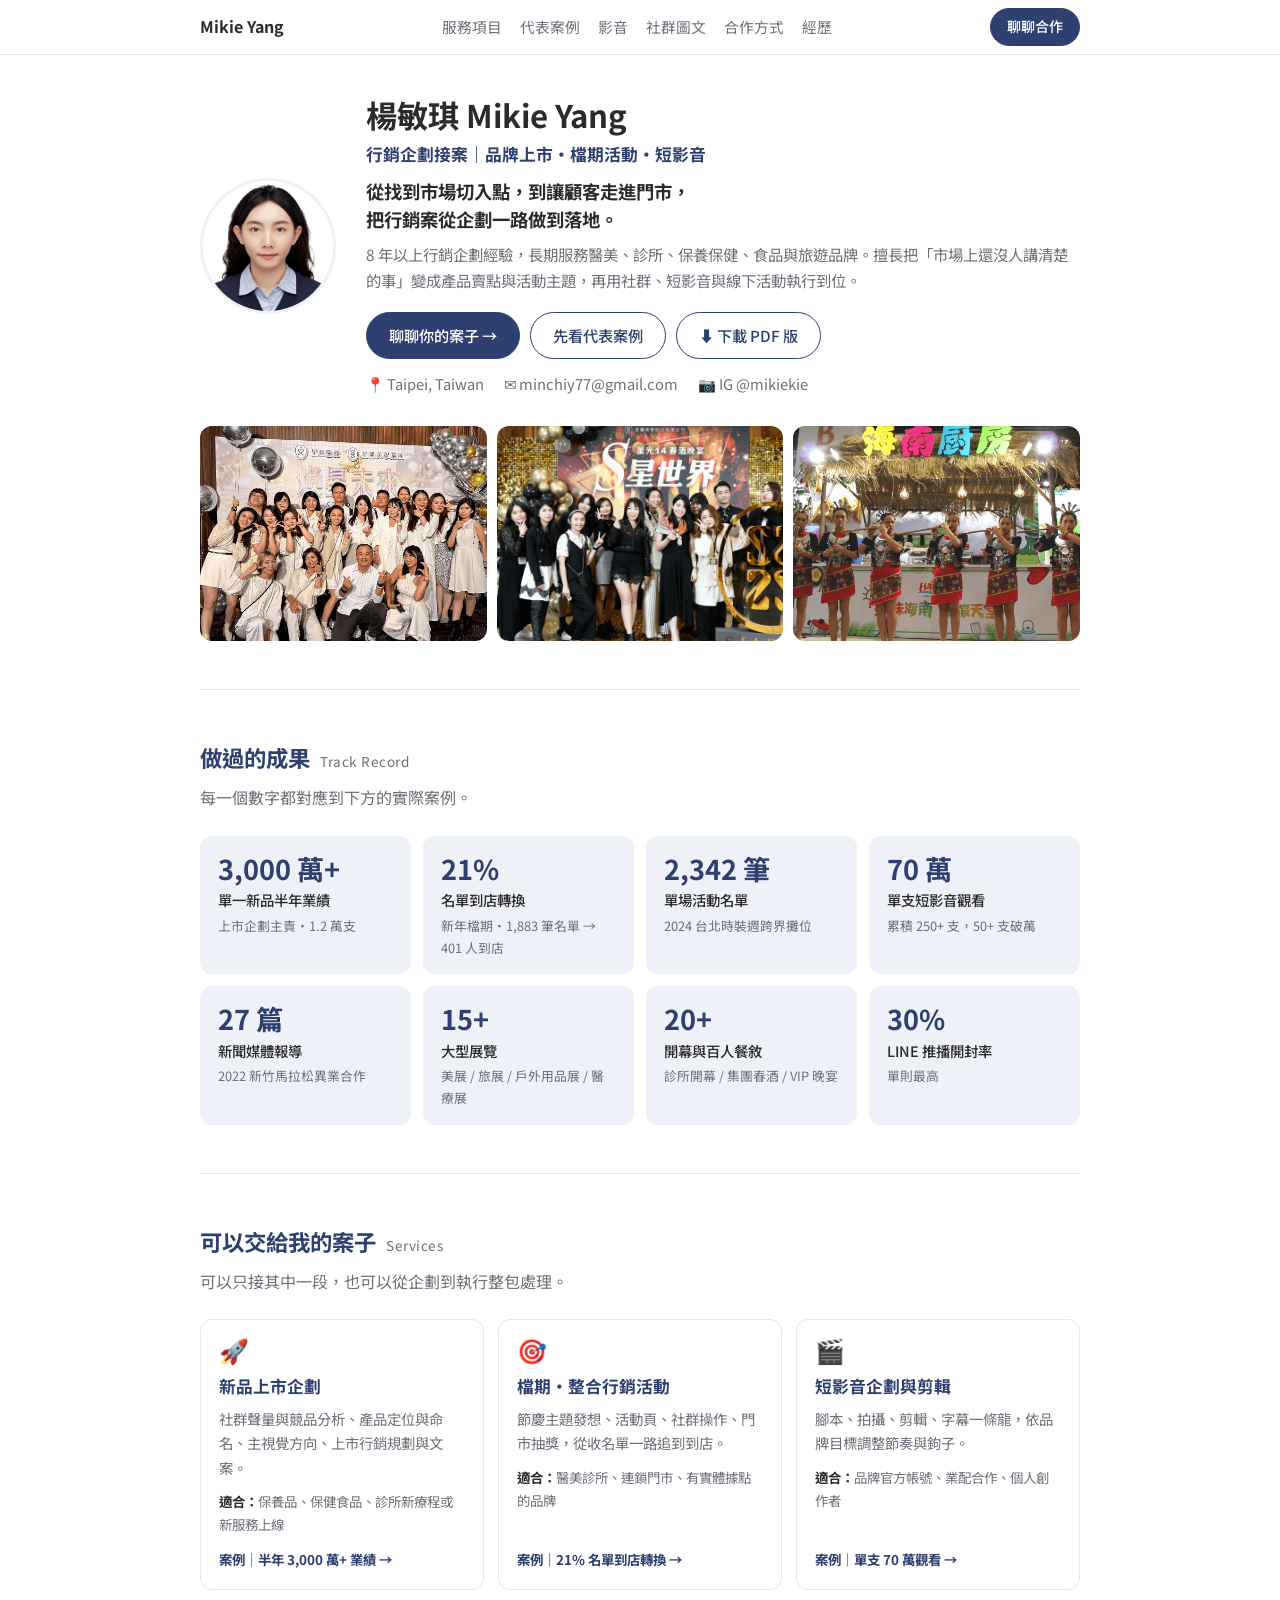
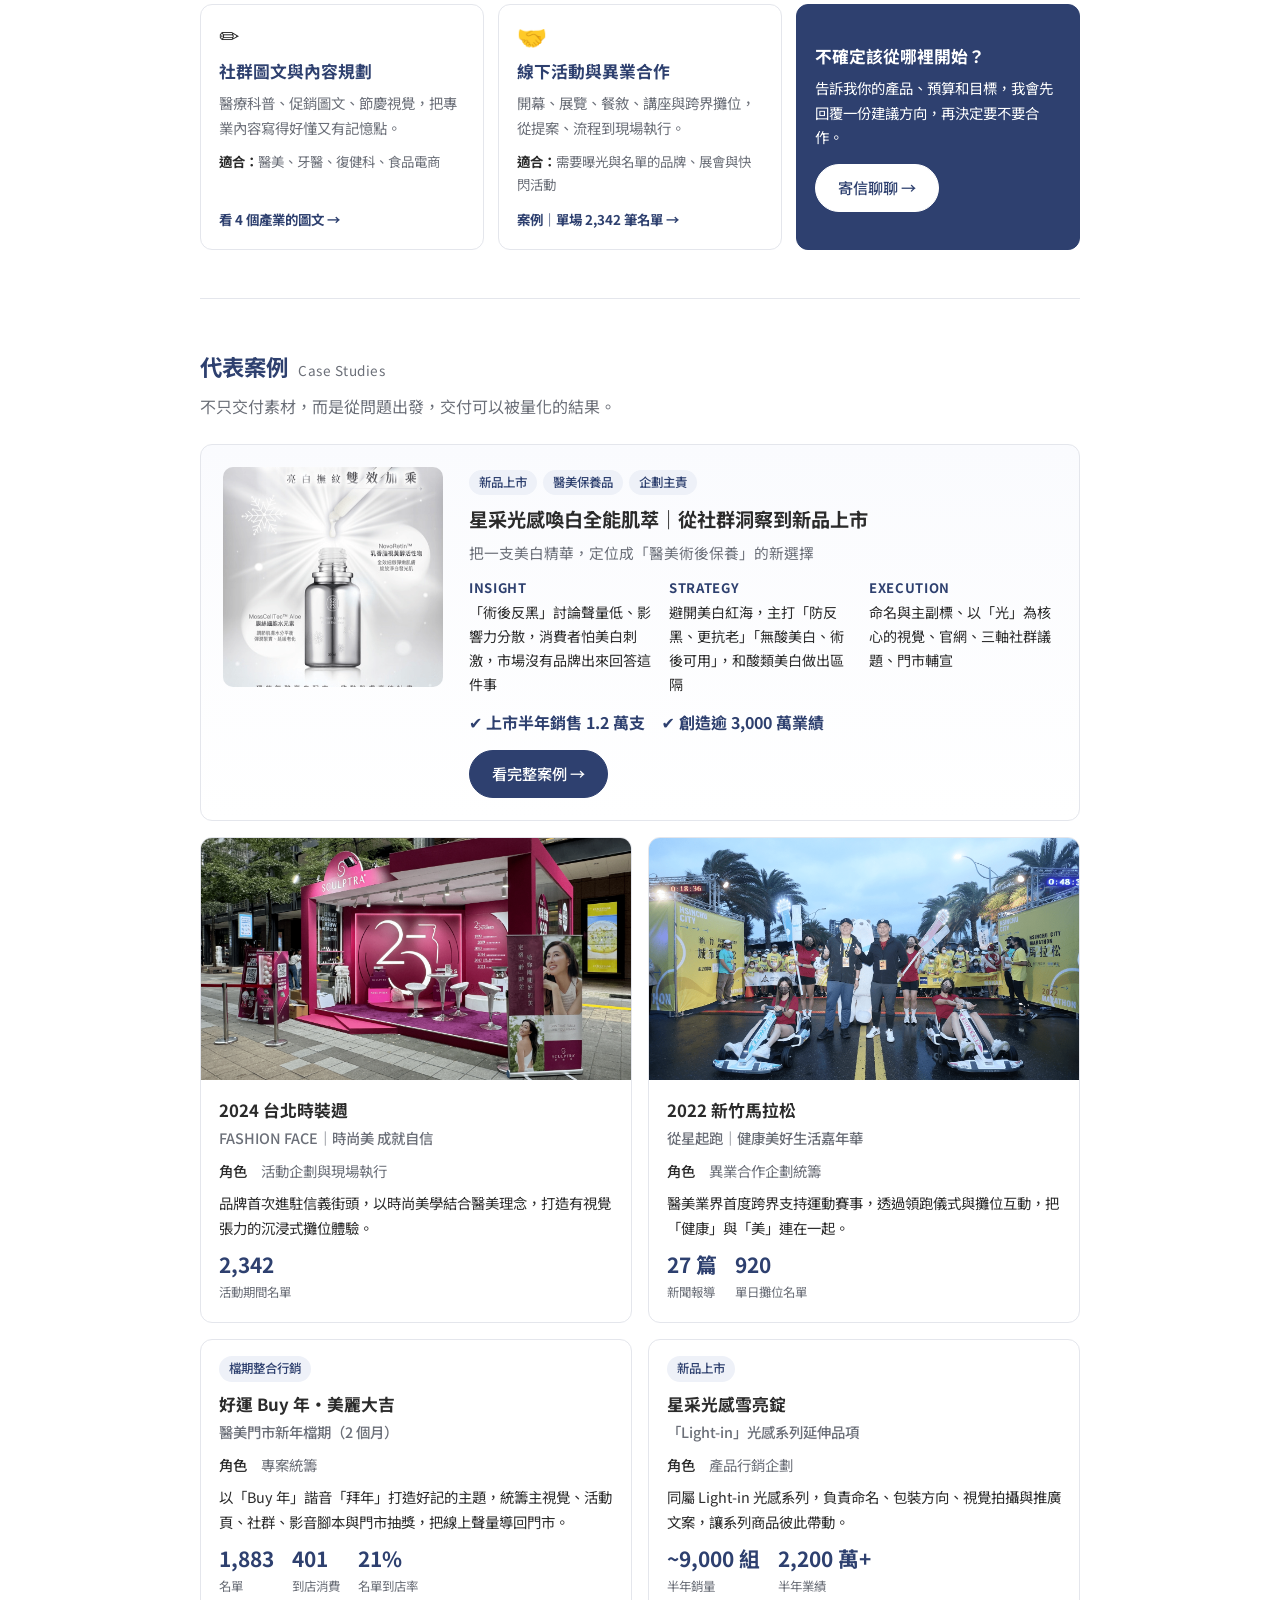
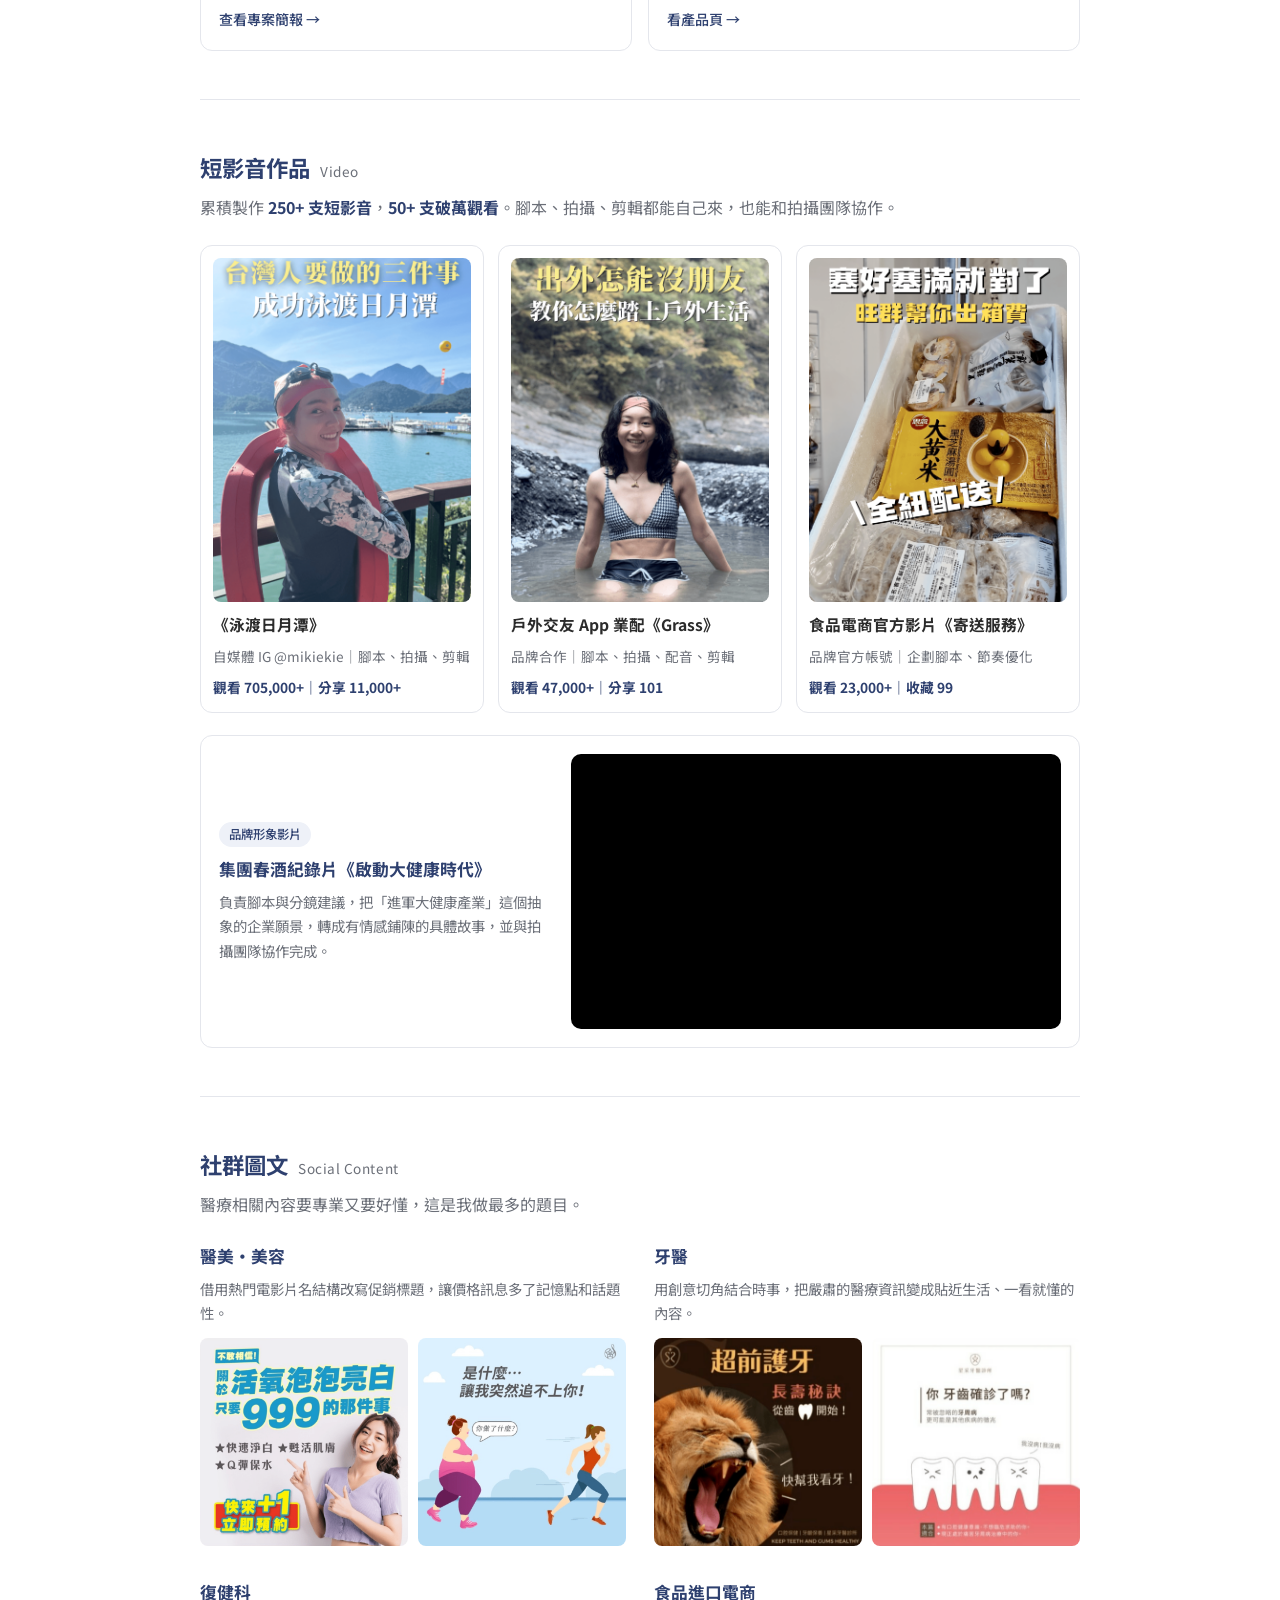
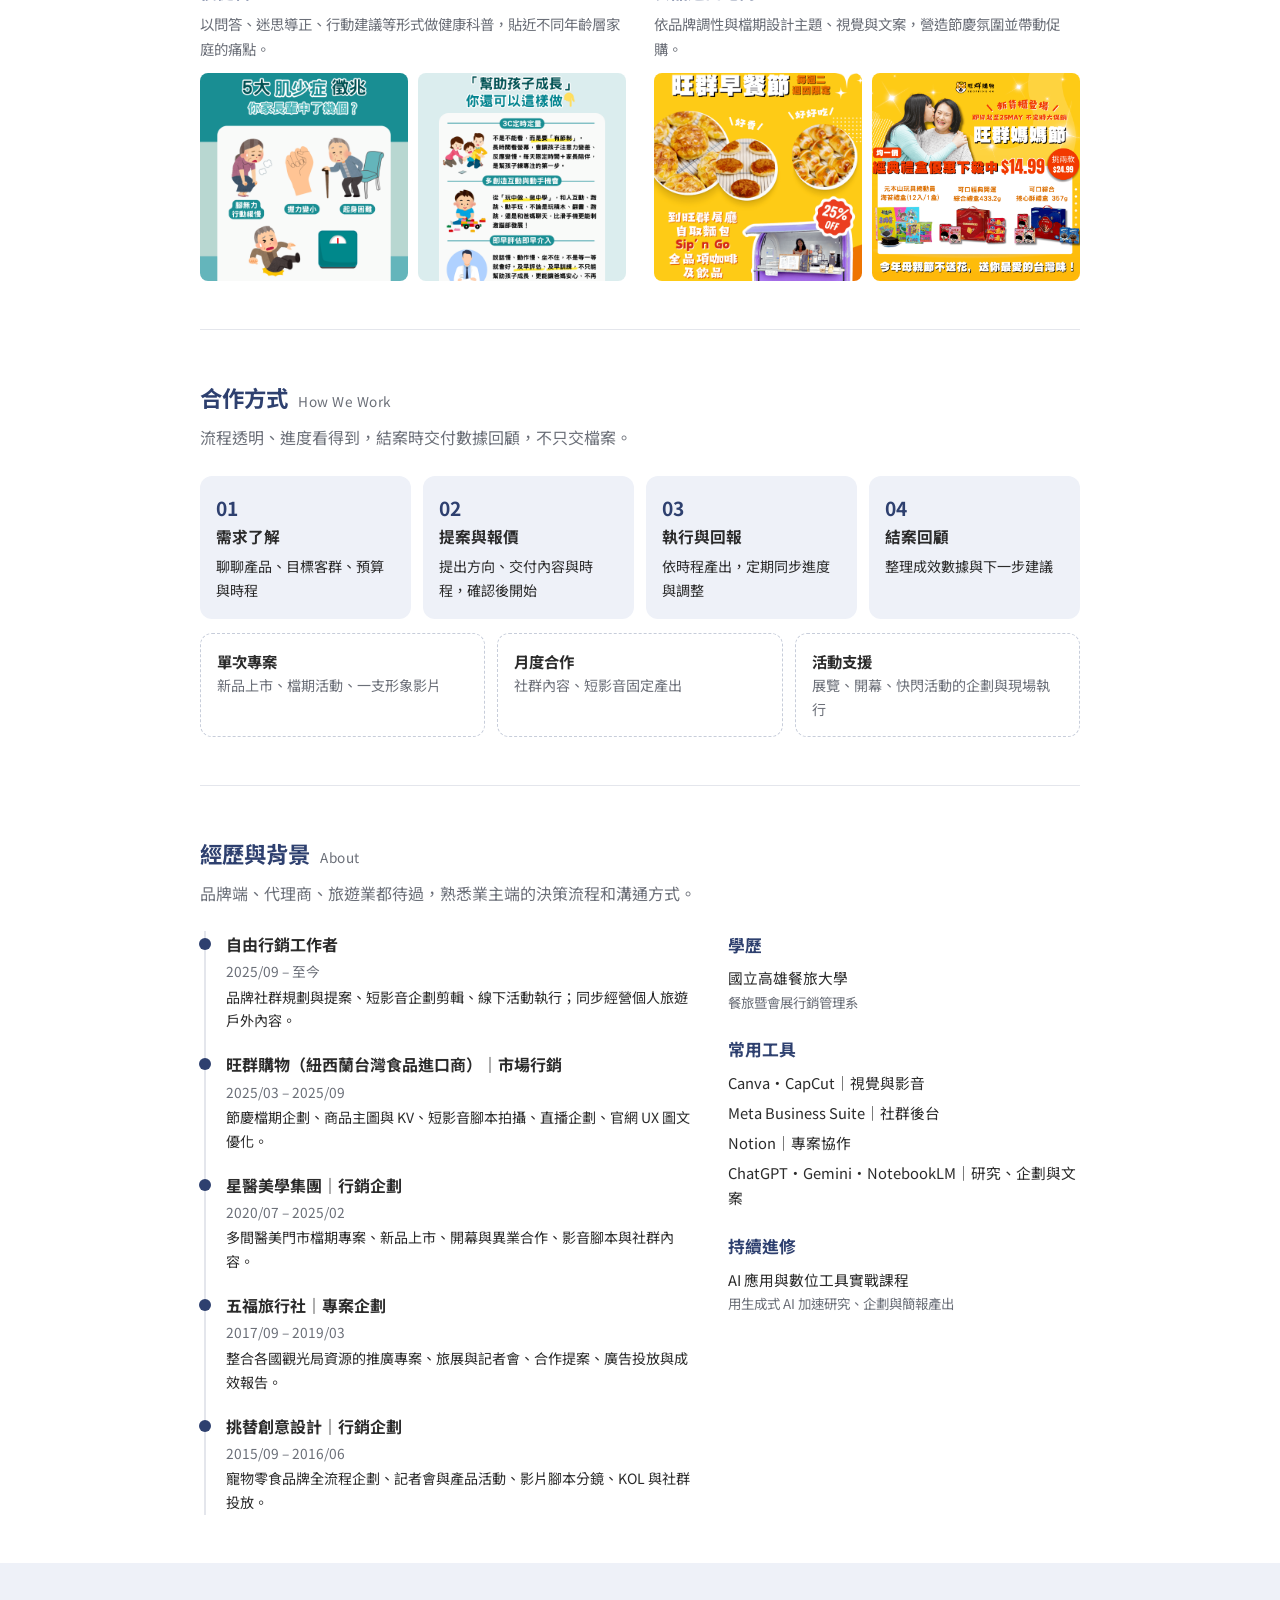
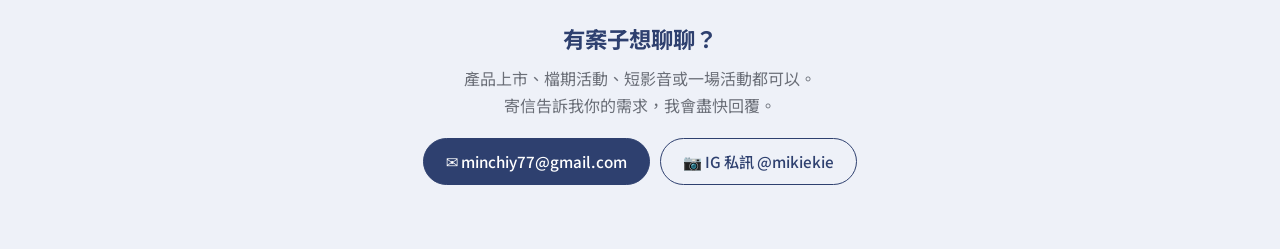
==== commit ad40ca39: "新增列印排版與 PDF 下載版（作品集 6 頁、案例 3 頁） Co-Authored-By: Claude Opus 5.5 <noreply@anthropic.com> Claude-Sessi" ====
--- a/index.html
+++ b/index.html
@@ -42,7 +42,8 @@
         <p class="intro">8 年以上行銷企劃經驗，長期服務醫美、診所、保養保健、食品與旅遊品牌。擅長把「市場上還沒人講清楚的事」變成產品賣點與活動主題，再用社群、短影音與線下活動執行到位。</p>
         <div class="btns">
           <a class="btn" href="mailto:minchiy77@gmail.com?subject=合作洽詢">聊聊你的案子 →</a>
-          <a class="btn ghost" href="#cases">先看代表案例</a>
+          <a class="btn ghost no-print" href="#cases">先看代表案例</a>
+          <a class="btn ghost no-print" href="Mikie-Yang-Portfolio.pdf" download>⬇ 下載 PDF 版</a>
         </div>
         <div class="contact">
           <span>📍 Taipei, Taiwan</span>
@@ -65,6 +66,7 @@
   <section>
     <h2>做過的成果 <small>Track Record</small></h2>
     <p class="lead">每一個數字都對應到下方的實際案例。</p>
+    <p class="print-only" style="margin:-10px 0 14px;font-size:.85rem;color:var(--muted)">線上完整版（含影片與案例頁）：tomchen21232.github.io/resume-2</p>
     <div class="stats">
       <div class="stat"><b>3,000 萬+</b><span>單一新品半年業績</span><em>上市企劃主責・1.2 萬支</em></div>
       <div class="stat"><b>21%</b><span>名單到店轉換</span><em>新年檔期・1,883 筆名單 → 401 人到店</em></div>
@@ -221,6 +223,7 @@
         <span class="tag">品牌形象影片</span>
         <h3>集團春酒紀錄片《啟動大健康時代》</h3>
         <p>負責腳本與分鏡建議，把「進軍大健康產業」這個抽象的企業願景，轉成有情感鋪陳的具體故事，並與拍攝團隊協作完成。</p>
+        <p class="print-only" style="margin-top:6px">▶ 觀看影片：<a href="https://www.youtube.com/watch?v=UCDlieJIynk">youtube.com/watch?v=UCDlieJIynk</a></p>
       </div>
       <div class="video">
         <iframe src="https://www.youtube.com/embed/UCDlieJIynk" title="品牌春酒紀錄片《啟動大健康時代》" loading="lazy" allow="accelerometer; encrypted-media; gyroscope; picture-in-picture" allowfullscreen></iframe>
--- a/style.css
+++ b/style.css
@@ -205,7 +205,7 @@
 .note { font-size: .82rem; color: var(--muted); border: 1px dashed #c7cdda; border-radius: var(--radius); padding: 12px 16px; }
 
 /* ---- Mobile ---- */
-@media (max-width: 760px) {
+@media screen and (max-width: 760px) {
   .nav .links { display: none; }
   .hero { flex-direction: column; text-align: center; }
   .contact, .btns { justify-content: center; }
@@ -222,3 +222,26 @@
   .ch .no { font-size: 1.8rem; }
   section { padding: 36px 0; }
 }
+
+/* ---- Print / PDF ---- */
+.print-only { display: none; }
+@page { size: A4; margin: 12mm 12mm 14mm; }
+@media print {
+  html, body { font-size: 13px; -webkit-print-color-adjust: exact; print-color-adjust: exact; }
+  .wrap { max-width: none; padding: 0; }
+  .nav, .no-print, .video { display: none !important; }
+  .print-only { display: block; }
+  section { padding: 22px 0; }
+  section.first { padding-top: 0; }
+  .lead { margin-bottom: 14px; }
+  .strip { margin-top: 16px; }
+  .vcard img { aspect-ratio: 4 / 5; }
+  .film { grid-template-columns: 1fr; }
+  .stat, .svc, .feature, .case, .vcard, .film, .gal, .process div, .modes div, .job,
+  .vs > div, .find div, .pillars div, .tracks div, .big-result, .insight, .timeline { break-inside: avoid; page-break-inside: avoid; }
+  h2, h3 { break-after: avoid; page-break-after: avoid; }
+  #services, #cases, #graphics { break-before: page; page-break-before: always; }
+  footer { padding: 26px 20px; break-inside: avoid; }
+  .case-page footer { display: none; }
+  a { text-decoration: none; }
+}
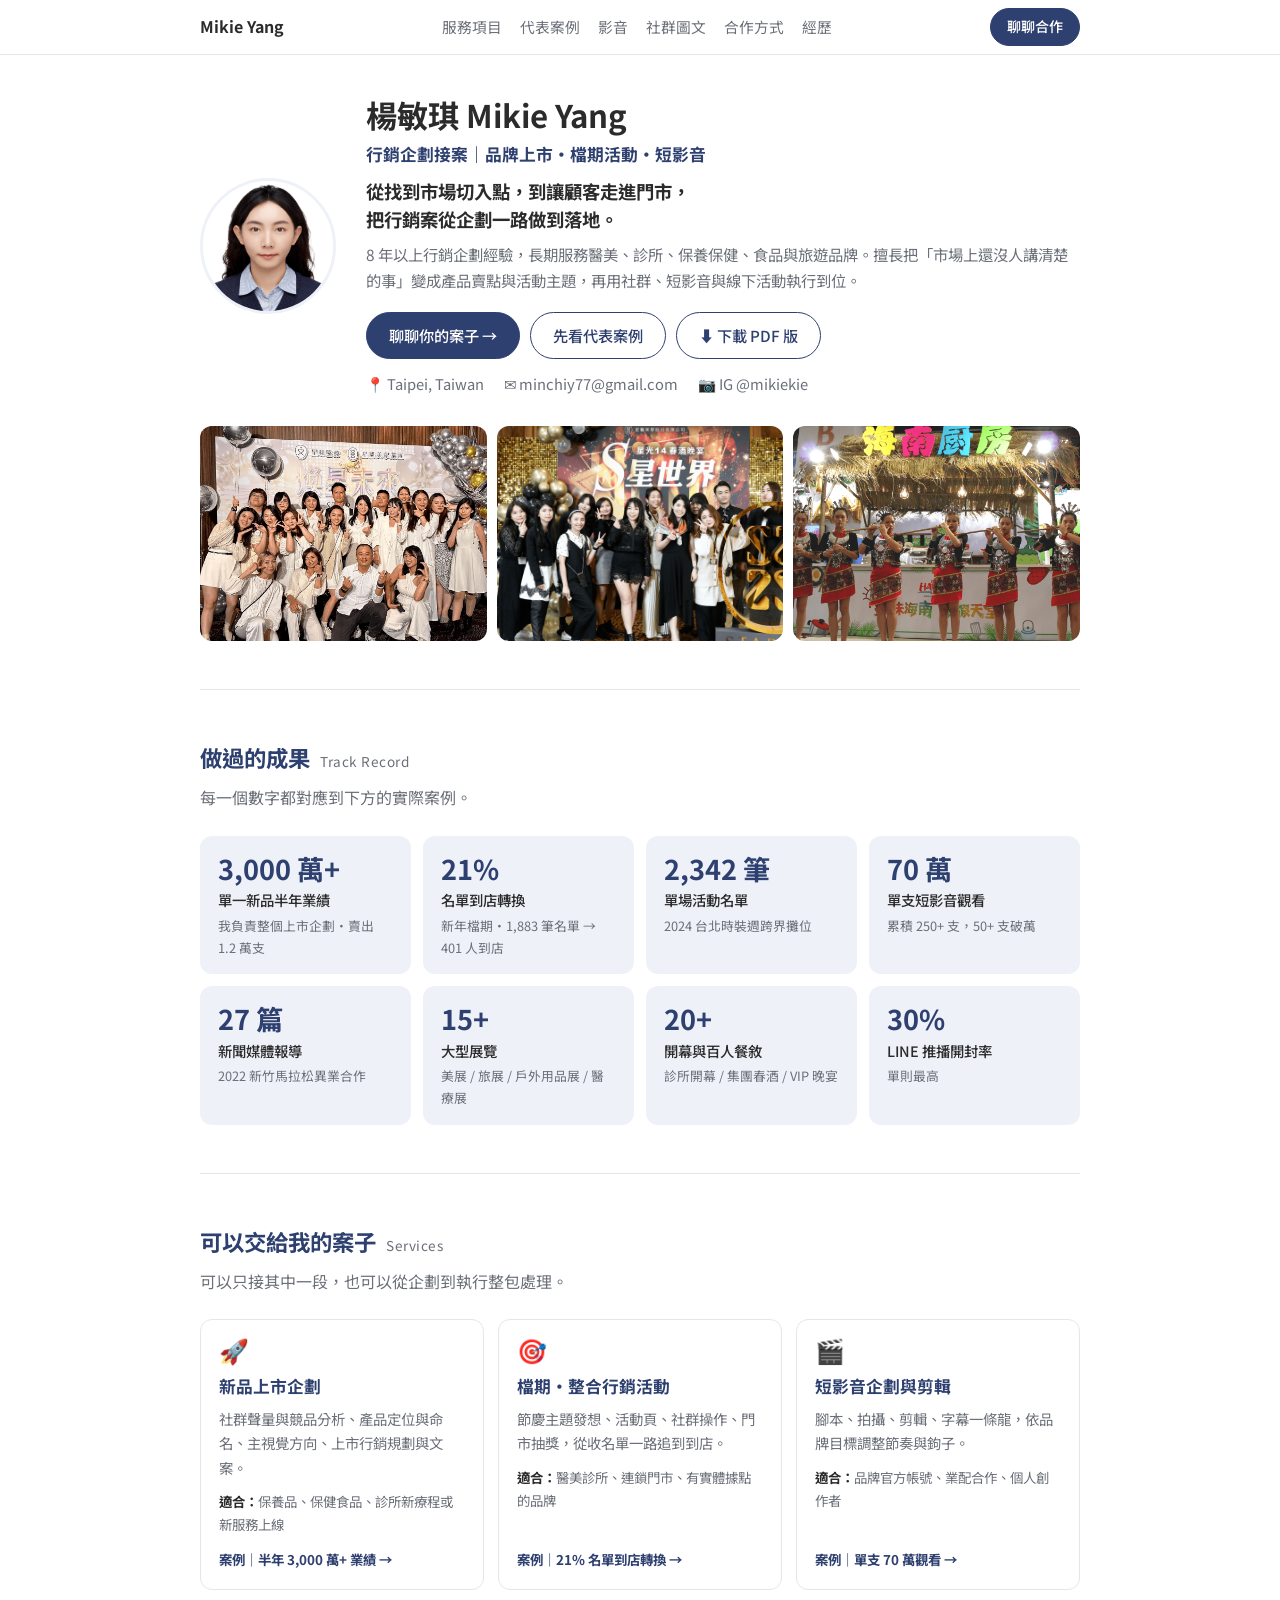
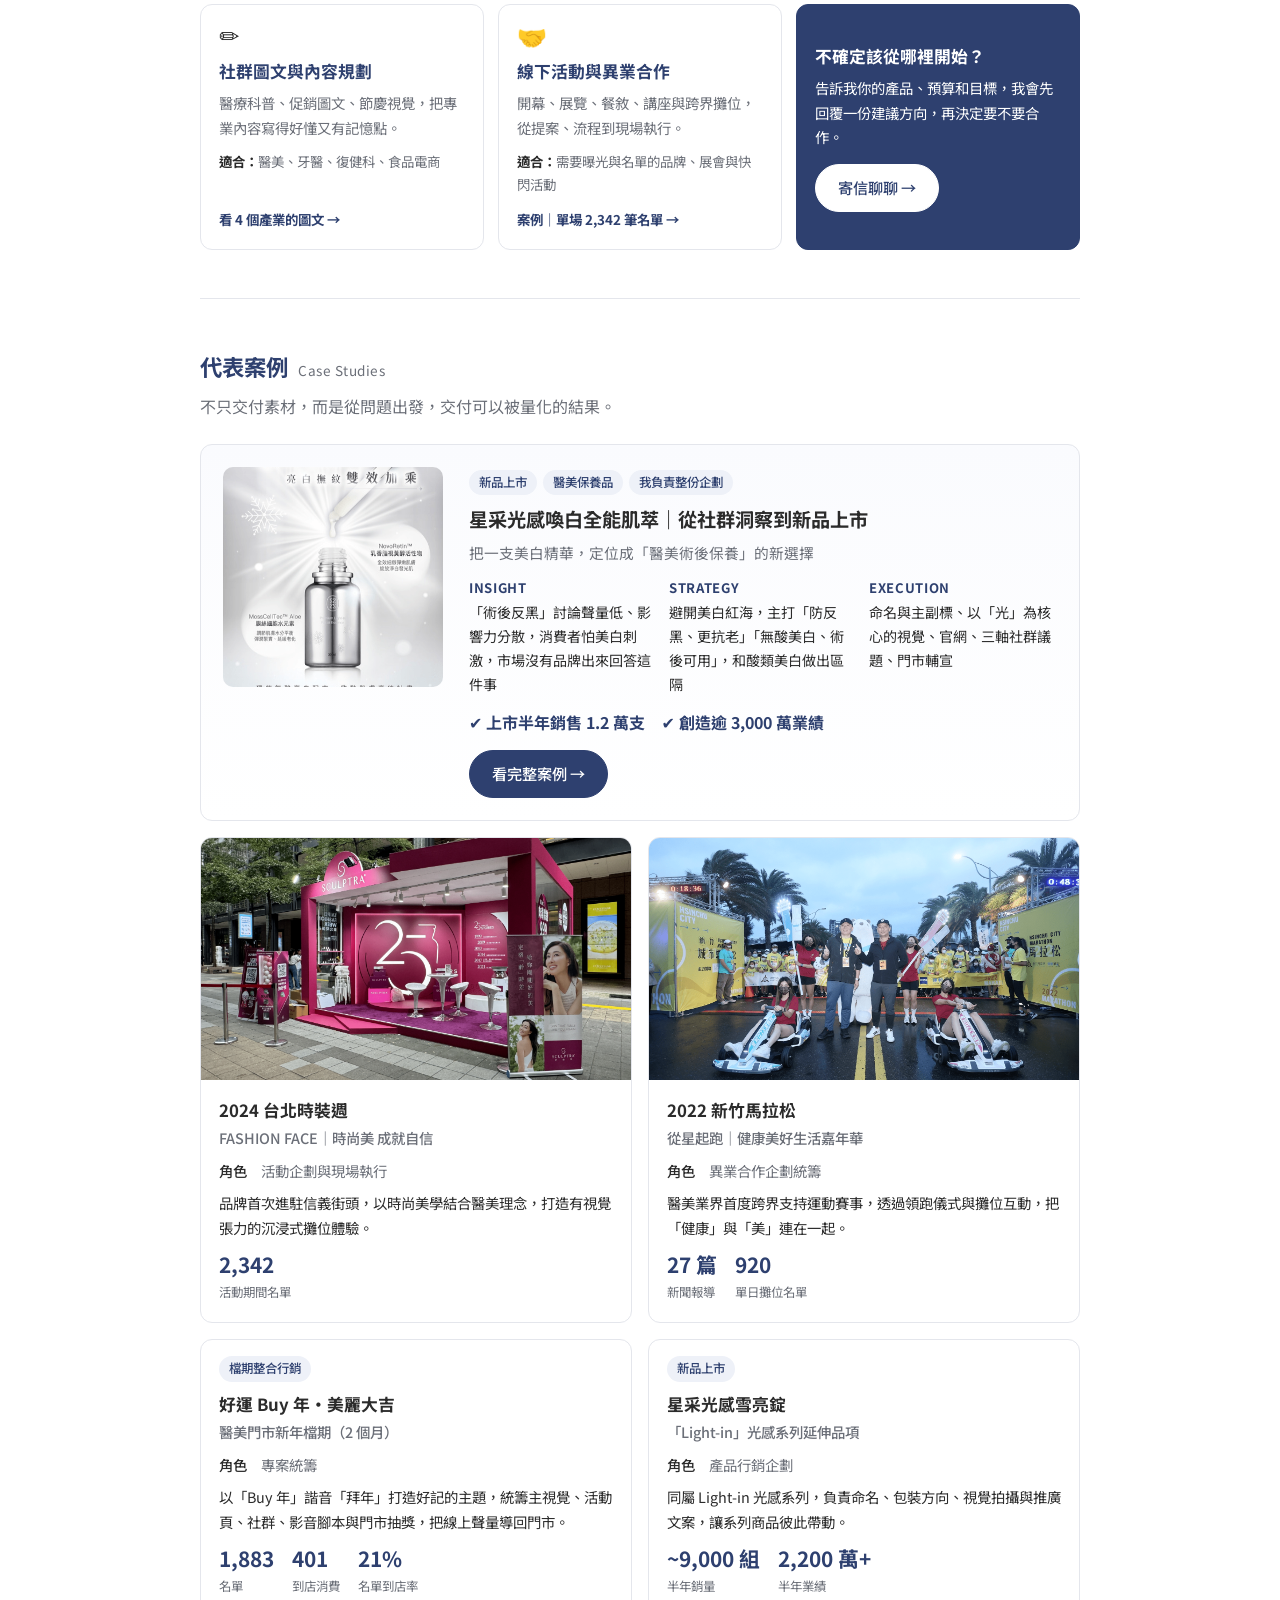
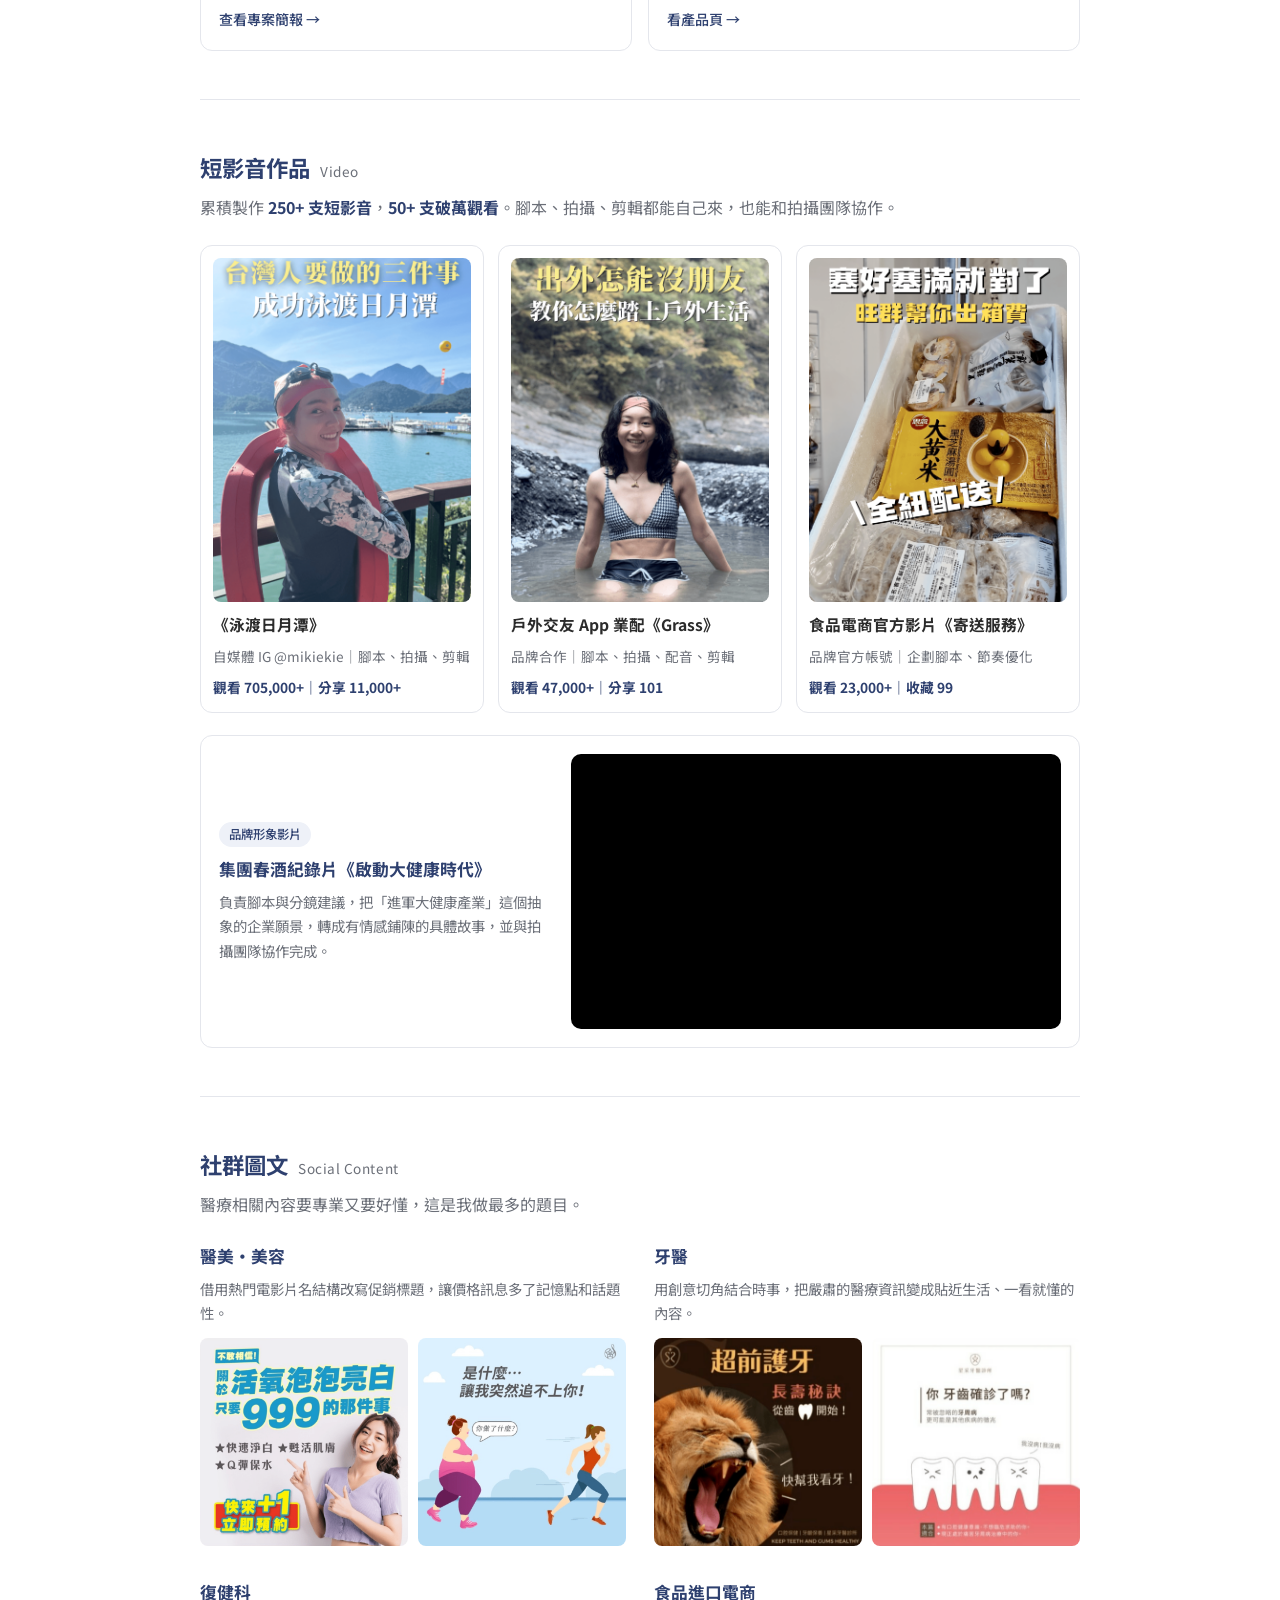
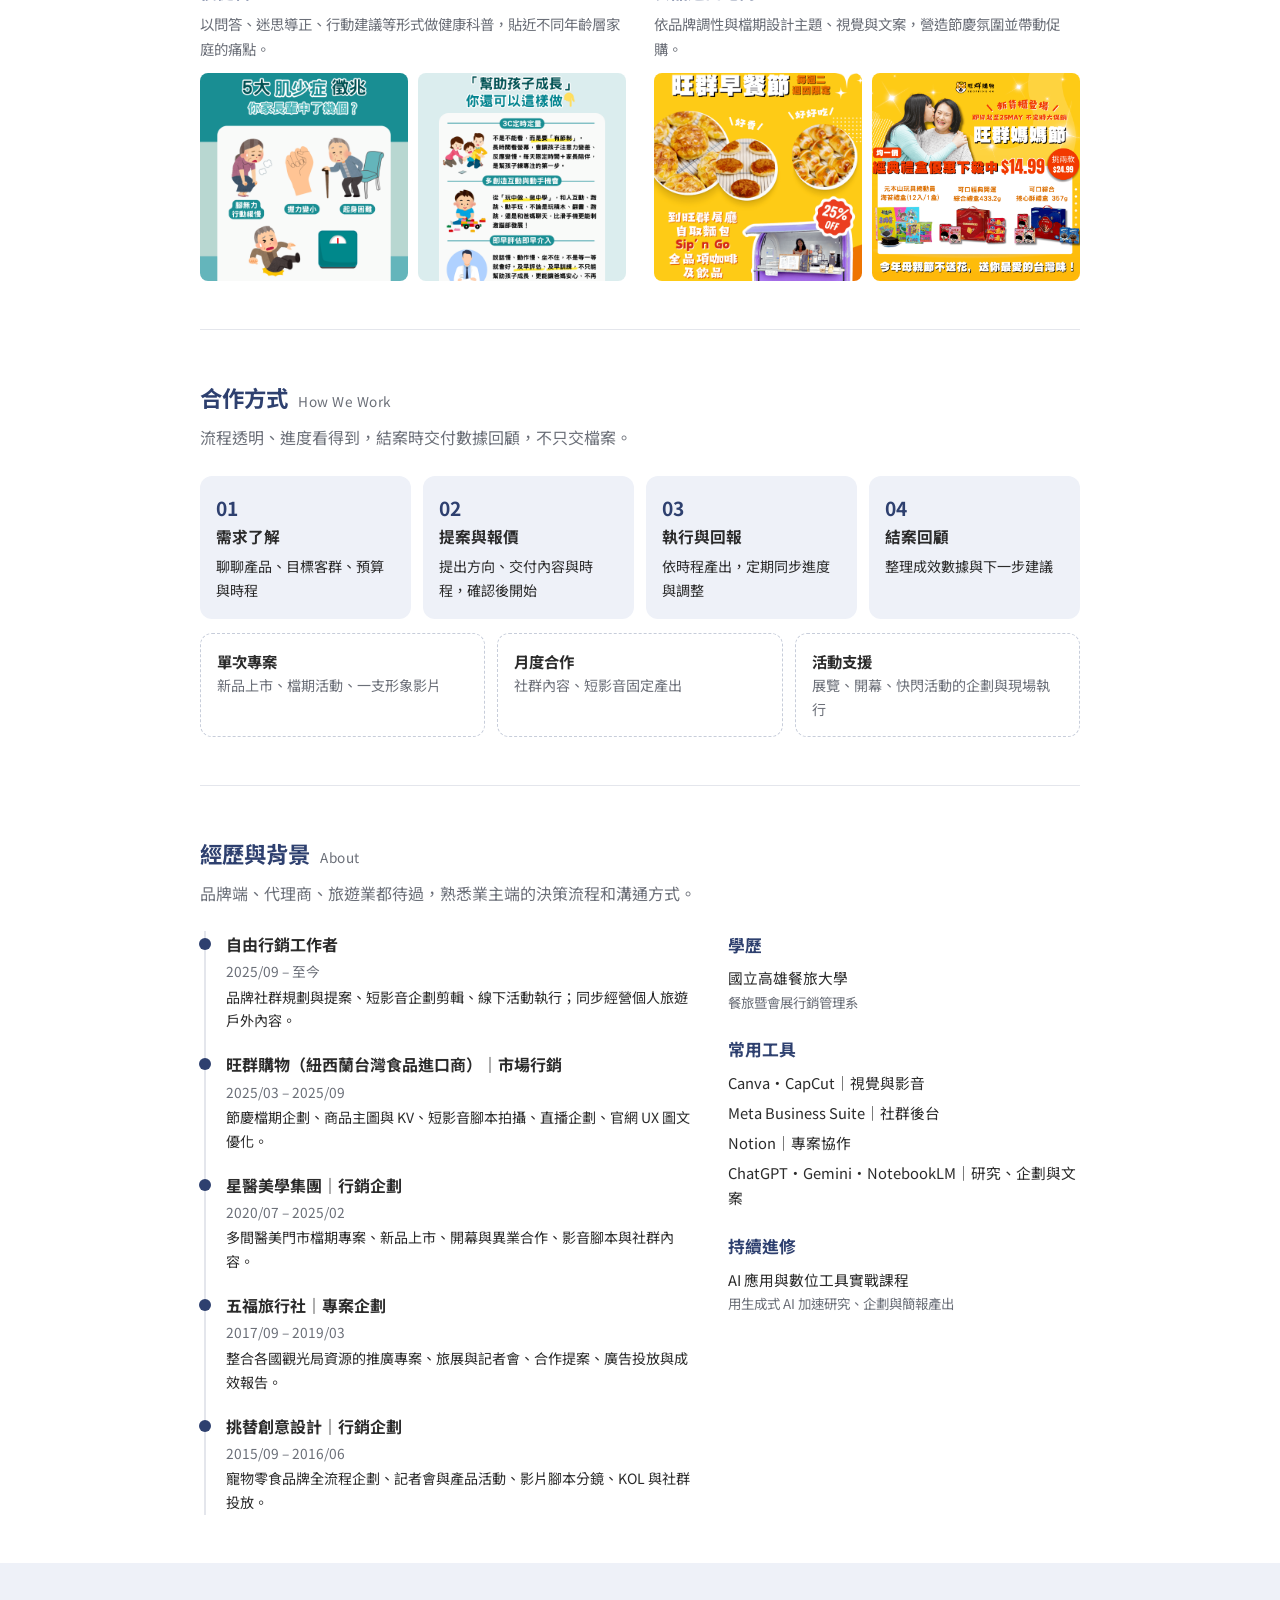
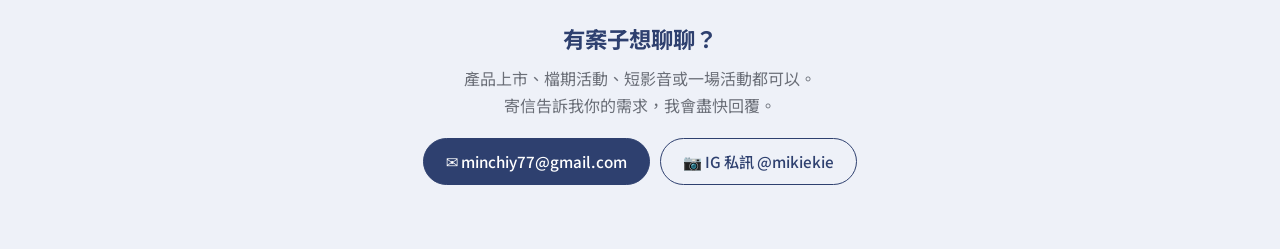
==== commit b27f4e26: "修正時裝週案例跳轉、改寫「上市企劃主責」措辭 Co-Authored-By: Claude Opus 5.5 <noreply@anthropic.com> Claude-Session: https" ====
--- a/index.html
+++ b/index.html
@@ -68,7 +68,7 @@
     <p class="lead">每一個數字都對應到下方的實際案例。</p>
     <p class="print-only" style="margin:-10px 0 14px;font-size:.85rem;color:var(--muted)">線上完整版（含影片與案例頁）：tomchen21232.github.io/resume-2</p>
     <div class="stats">
-      <div class="stat"><b>3,000 萬+</b><span>單一新品半年業績</span><em>上市企劃主責・1.2 萬支</em></div>
+      <div class="stat"><b>3,000 萬+</b><span>單一新品半年業績</span><em>我負責整個上市企劃・賣出 1.2 萬支</em></div>
       <div class="stat"><b>21%</b><span>名單到店轉換</span><em>新年檔期・1,883 筆名單 → 401 人到店</em></div>
       <div class="stat"><b>2,342 筆</b><span>單場活動名單</span><em>2024 台北時裝週跨界攤位</em></div>
       <div class="stat"><b>70 萬</b><span>單支短影音觀看</span><em>累積 250+ 支，50+ 支破萬</em></div>
@@ -117,7 +117,7 @@
         <h3>線下活動與異業合作</h3>
         <p>開幕、展覽、餐敘、講座與跨界攤位，從提案、流程到現場執行。</p>
         <p class="fit"><b>適合：</b>需要曝光與名單的品牌、展會與快閃活動</p>
-        <p class="proof"><a href="#cases">案例｜單場 2,342 筆名單 →</a></p>
+        <p class="proof"><a href="#case-fashion">案例｜單場 2,342 筆名單 →</a></p>
       </div>
       <div class="svc cta">
         <h3>不確定該從哪裡開始？</h3>
@@ -135,7 +135,7 @@
     <div class="feature">
       <img src="images/product-1.png" alt="星采光感喚白全能肌萃" loading="lazy">
       <div>
-        <span class="tag">新品上市</span><span class="tag">醫美保養品</span><span class="tag">企劃主責</span>
+        <span class="tag">新品上市</span><span class="tag">醫美保養品</span><span class="tag">我負責整份企劃</span>
         <h3>星采光感喚白全能肌萃｜從社群洞察到新品上市</h3>
         <p class="sub">把一支美白精華，定位成「醫美術後保養」的新選擇</p>
         <div class="steps3">
@@ -149,7 +149,7 @@
     </div>
 
     <div class="cases">
-      <article class="case">
+      <article class="case" id="case-fashion">
         <img src="images/partner-2.png" alt="2024 台北時裝週" loading="lazy">
         <div class="body">
           <h3>2024 台北時裝週</h3>
--- a/style.css
+++ b/style.css
@@ -14,6 +14,7 @@
 
 * { box-sizing: border-box; }
 html { scroll-behavior: smooth; }
+[id] { scroll-margin-top: 70px; }
 body {
   margin: 0; background: var(--bg); color: var(--text);
   font-family: "Noto Sans TC", "PingFang TC", "Microsoft JhengHei", system-ui, sans-serif;
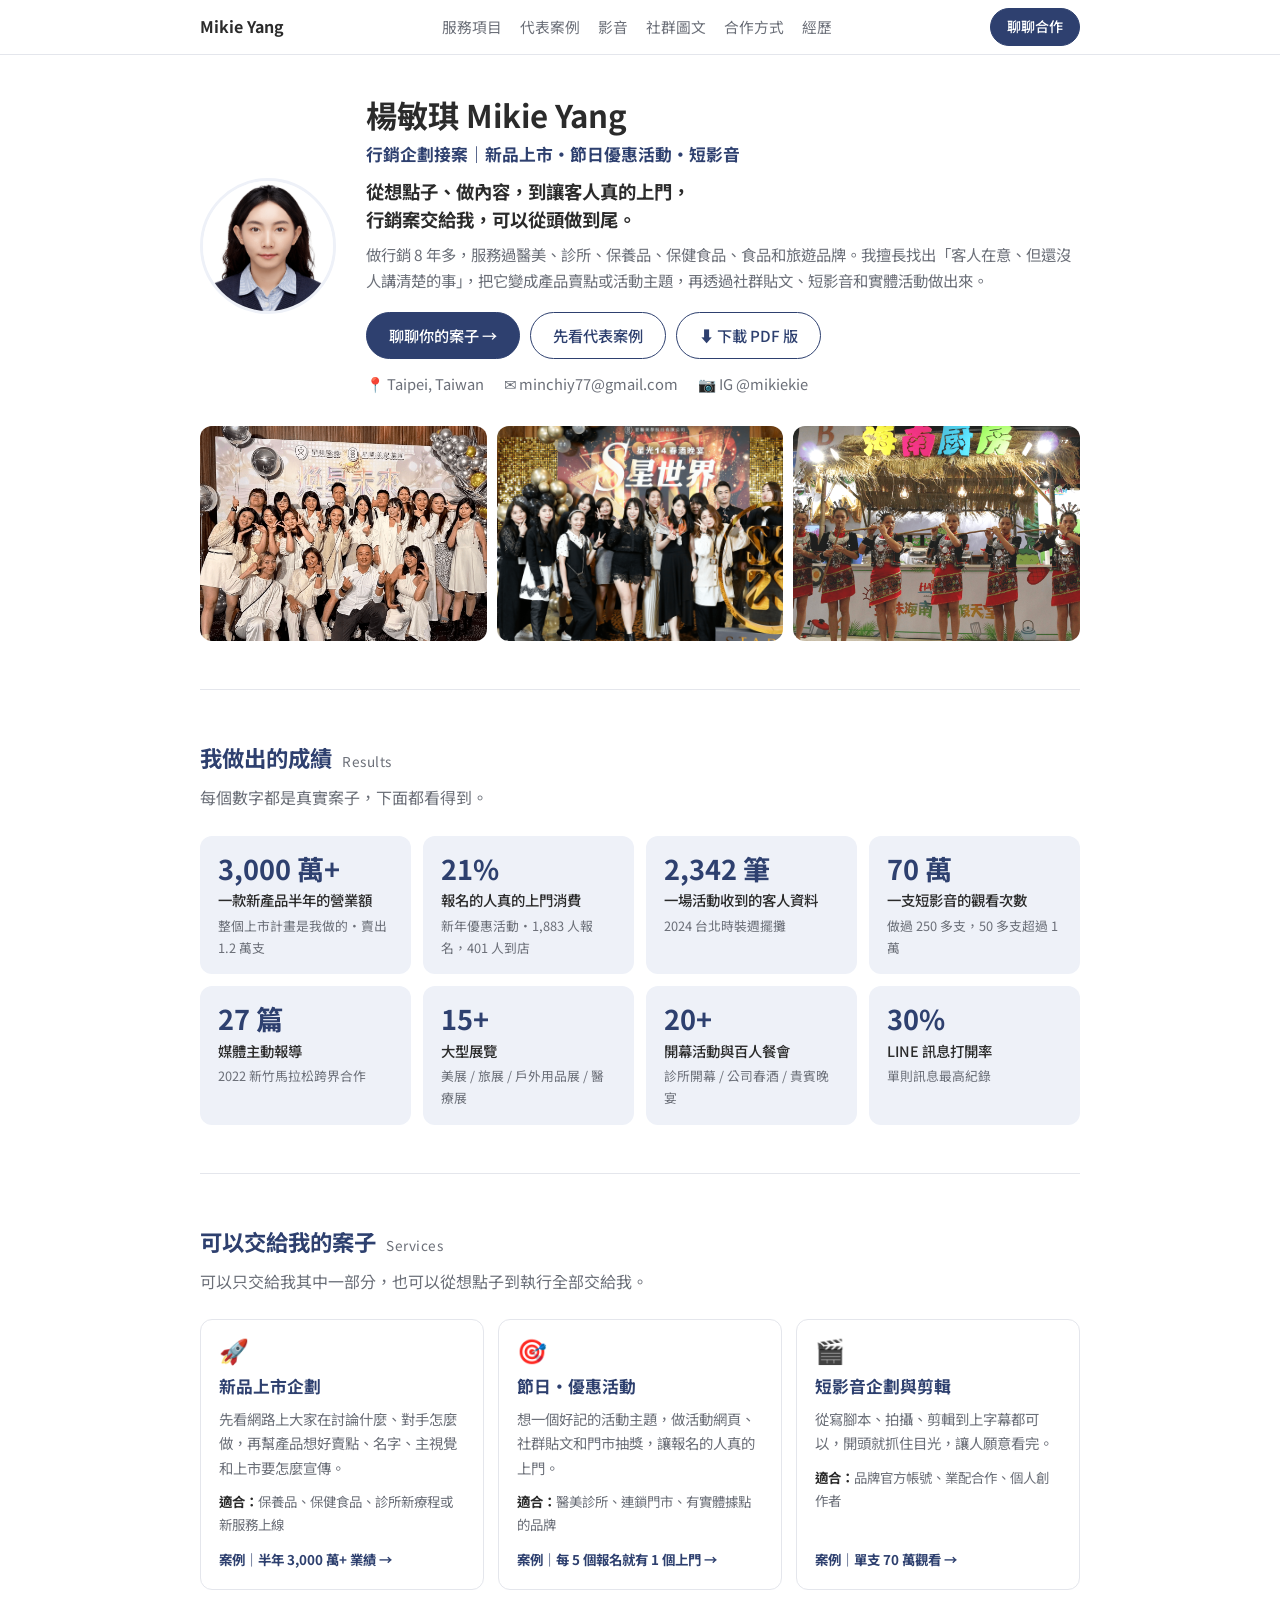
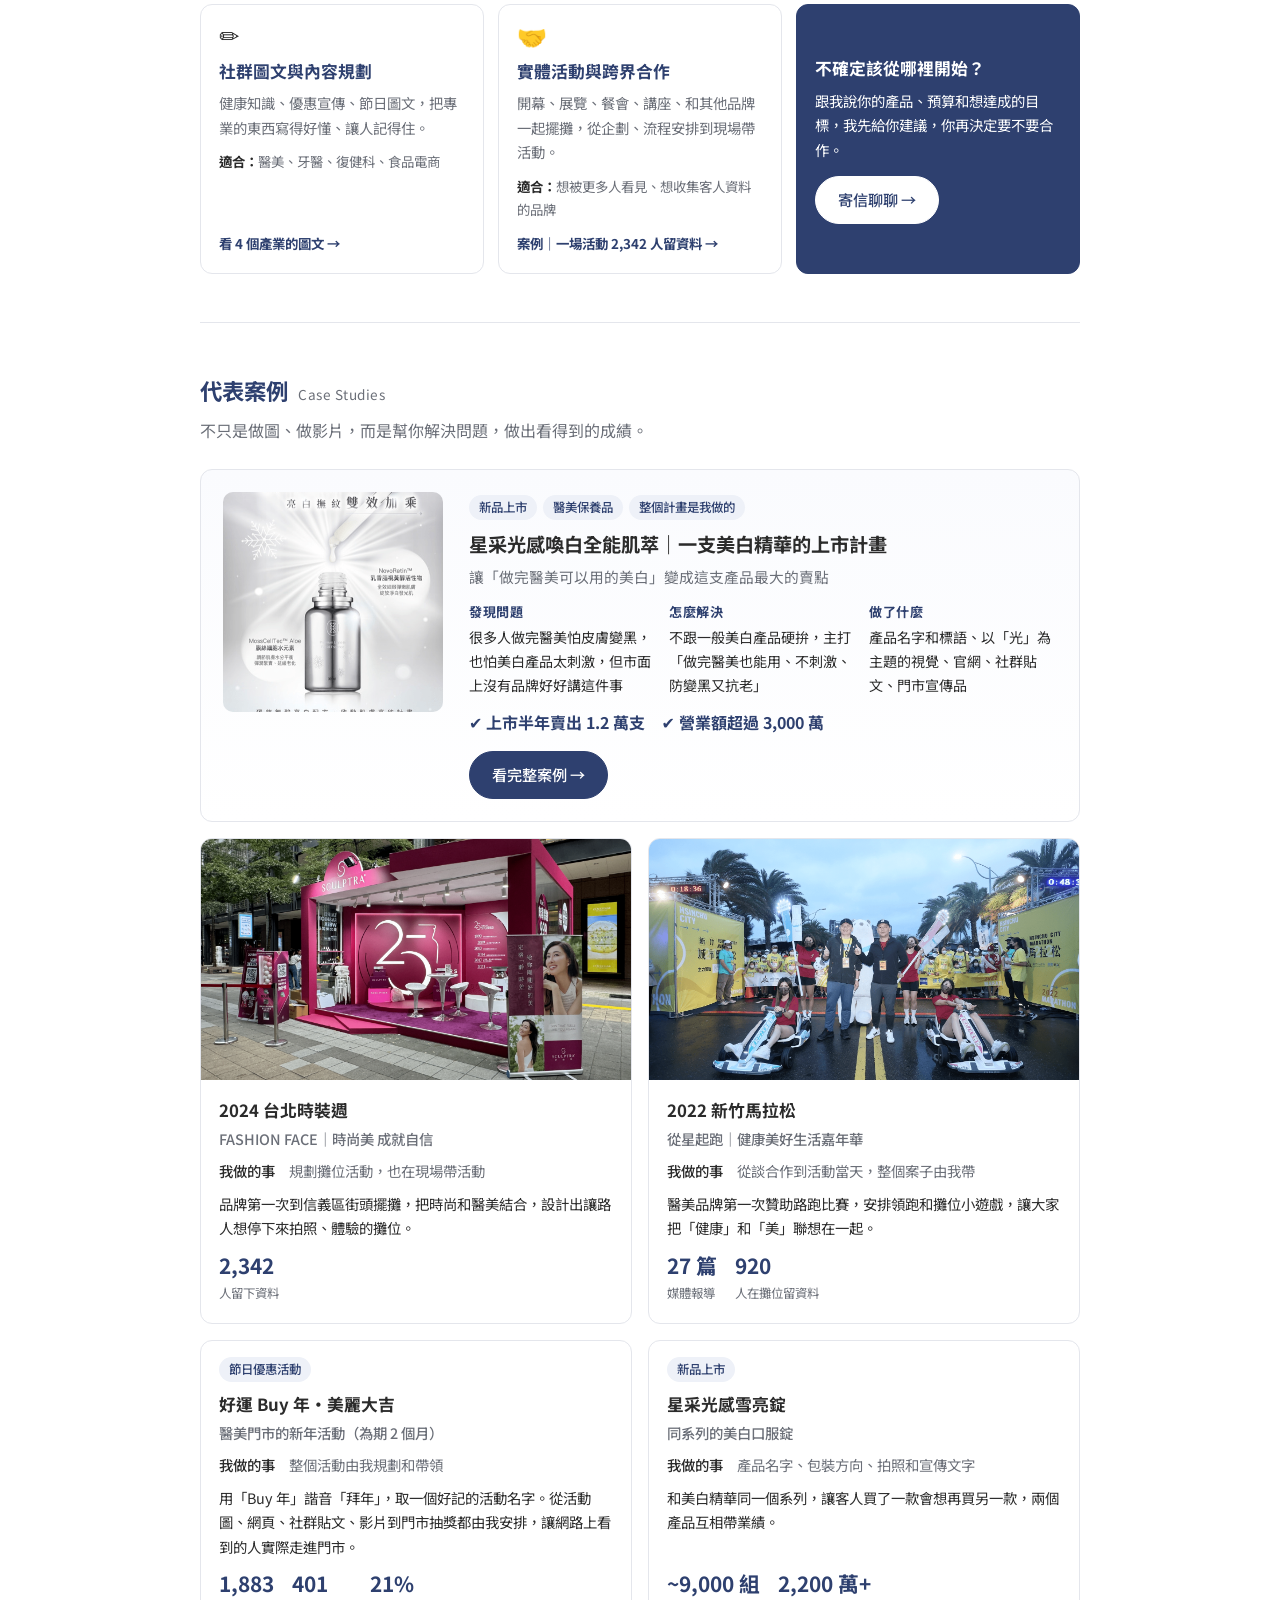
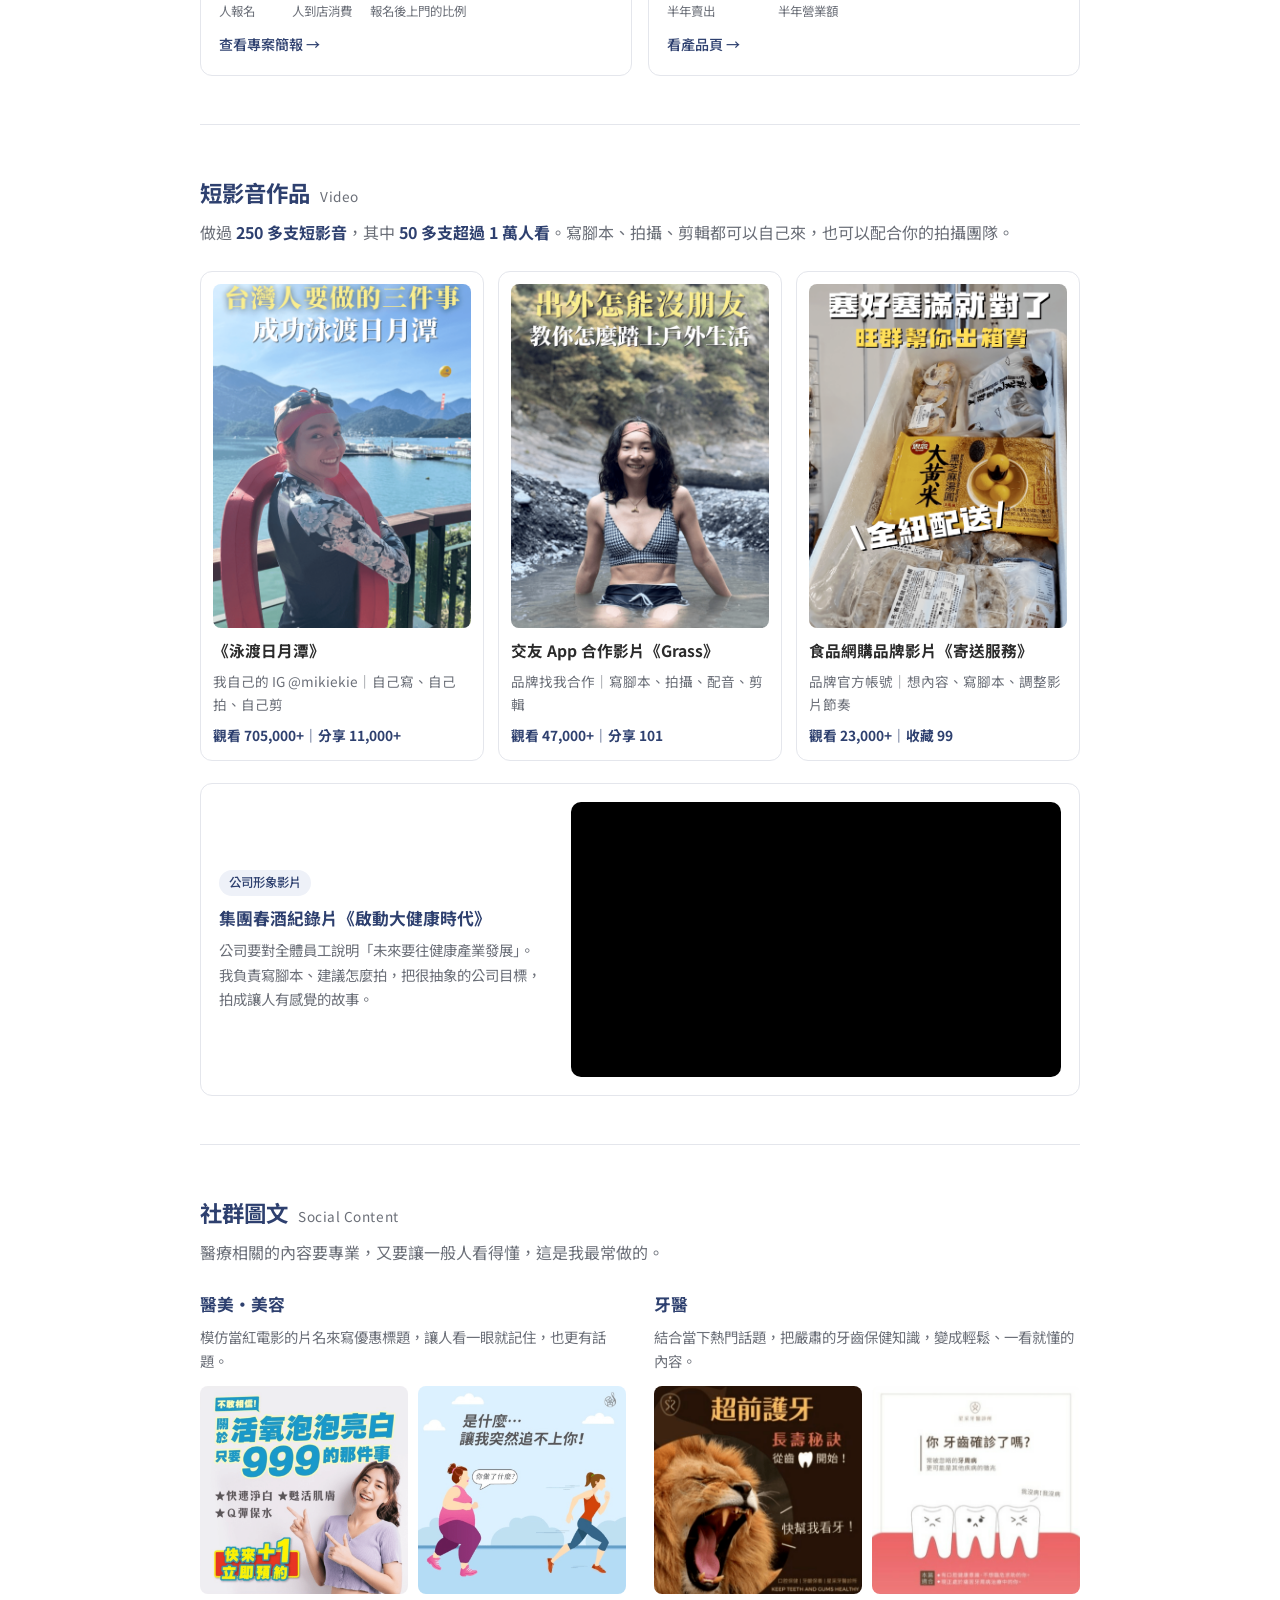
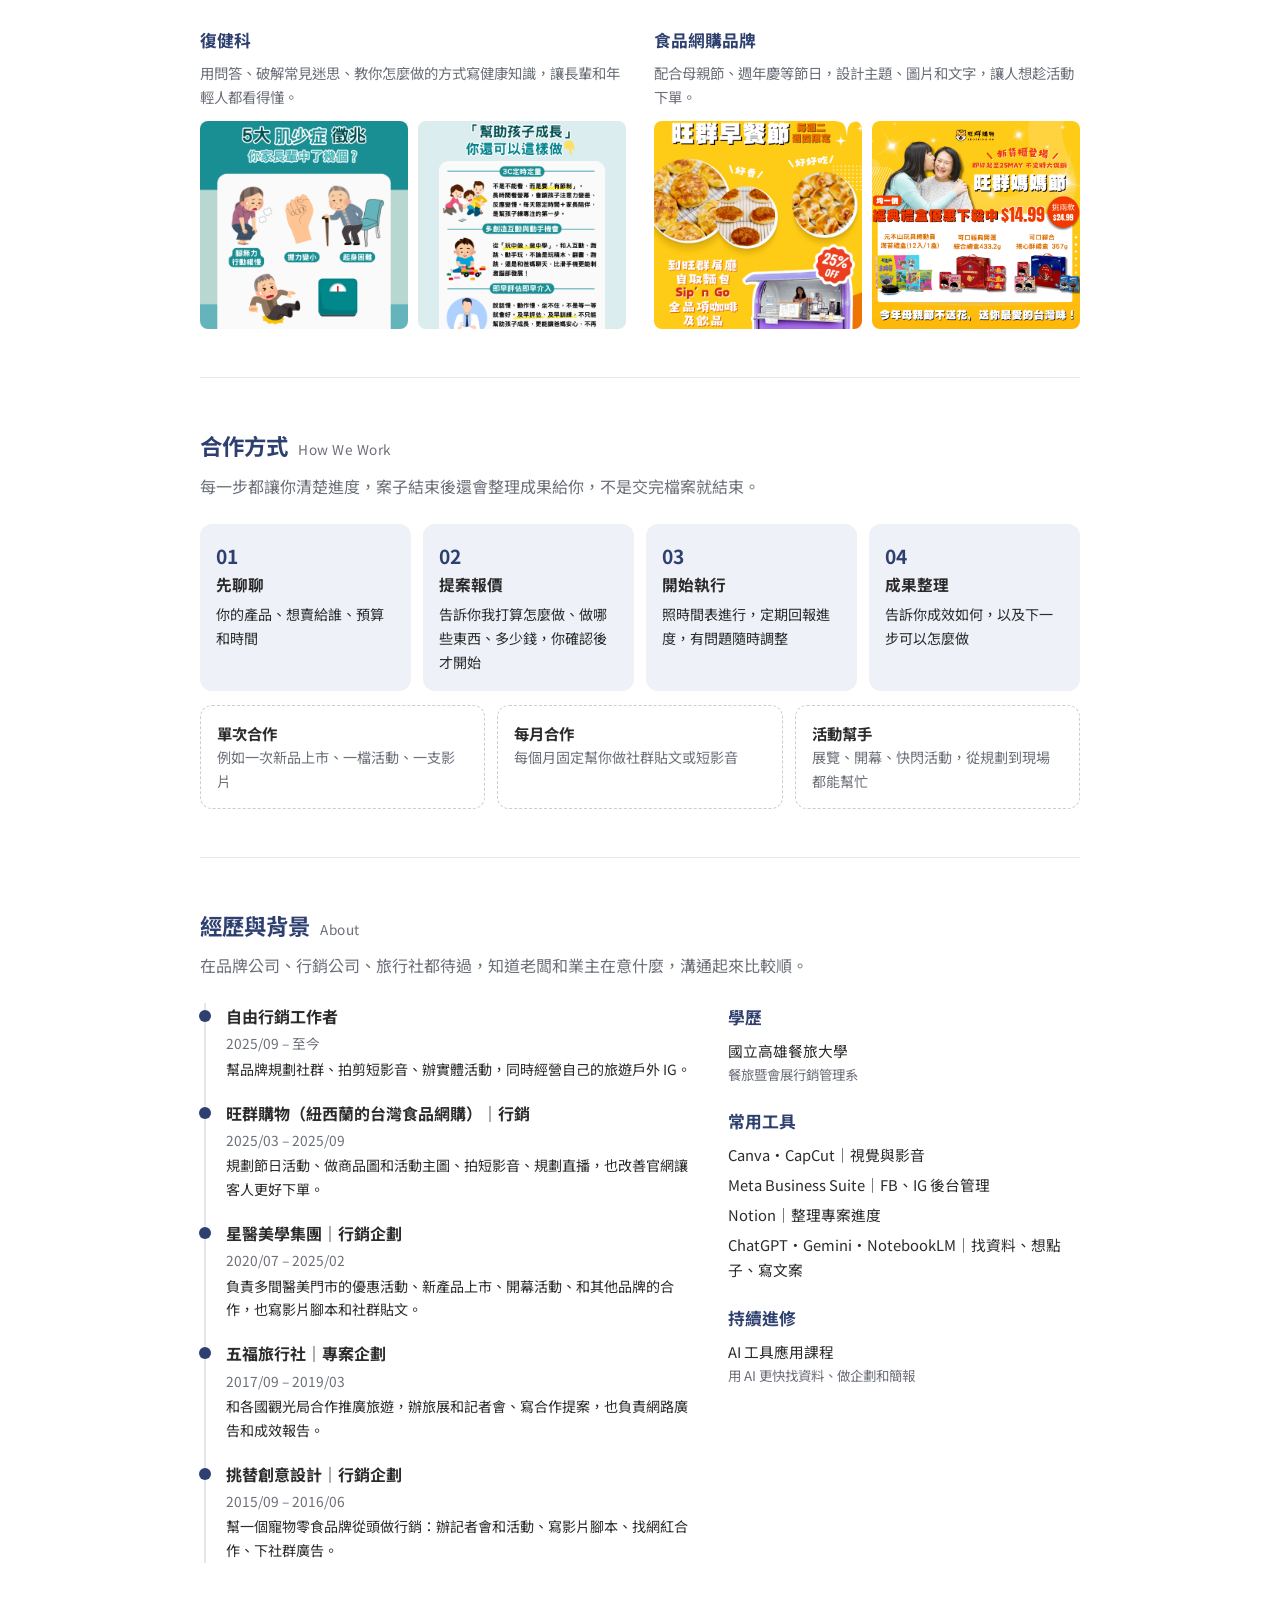
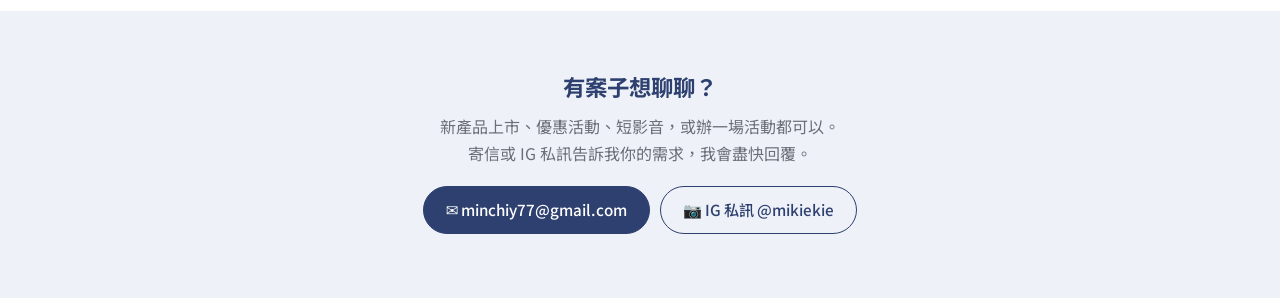
==== commit dfe86afa: "全站文案白話化，PDF 同步更新 Co-Authored-By: Claude Opus 5.5 <noreply@anthropic.com> Claude-Session: https://cla" ====
--- a/index.html
+++ b/index.html
@@ -3,10 +3,10 @@
 <head>
 <meta charset="utf-8">
 <meta name="viewport" content="width=device-width, initial-scale=1">
-<title>楊敏琪 Mikie Yang｜行銷企劃接案：品牌上市・檔期活動・短影音</title>
-<meta name="description" content="8 年以上行銷企劃經驗，服務醫美、診所、保養保健、食品與旅遊品牌。從市場洞察、產品上市、檔期活動到短影音與線下活動，一人可從企劃做到落地。">
+<title>楊敏琪 Mikie Yang｜行銷企劃接案：新品上市・優惠活動・短影音</title>
+<meta name="description" content="做行銷 8 年多，服務過醫美、診所、保養品、食品和旅遊品牌。新產品上市、節日優惠活動、短影音、實體活動，可以從想點子做到執行。">
 <meta property="og:title" content="楊敏琪 Mikie Yang｜行銷企劃接案">
-<meta property="og:description" content="品牌上市・檔期活動・短影音・異業合作。代表案例：單一新品半年 3,000 萬+ 業績、檔期活動 21% 名單到店轉換。">
+<meta property="og:description" content="新品上市・優惠活動・短影音・實體活動。代表案例：一款新產品半年營業額 3,000 萬+。">
 <meta property="og:image" content="https://tomchen21232.github.io/resume-2/images/avatar.png">
 <link rel="preconnect" href="https://fonts.googleapis.com">
 <link rel="preconnect" href="https://fonts.gstatic.com" crossorigin>
@@ -37,9 +37,9 @@
       <img class="avatar" src="images/avatar.png" alt="楊敏琪 Mikie Yang">
       <div>
         <h1>楊敏琪 Mikie Yang</h1>
-        <p class="role">行銷企劃接案｜品牌上市・檔期活動・短影音</p>
-        <p class="tagline">從找到市場切入點，到讓顧客走進門市，<br>把行銷案從企劃一路做到落地。</p>
-        <p class="intro">8 年以上行銷企劃經驗，長期服務醫美、診所、保養保健、食品與旅遊品牌。擅長把「市場上還沒人講清楚的事」變成產品賣點與活動主題，再用社群、短影音與線下活動執行到位。</p>
+        <p class="role">行銷企劃接案｜新品上市・節日優惠活動・短影音</p>
+        <p class="tagline">從想點子、做內容，到讓客人真的上門，<br>行銷案交給我，可以從頭做到尾。</p>
+        <p class="intro">做行銷 8 年多，服務過醫美、診所、保養品、保健食品、食品和旅遊品牌。我擅長找出「客人在意、但還沒人講清楚的事」，把它變成產品賣點或活動主題，再透過社群貼文、短影音和實體活動做出來。</p>
         <div class="btns">
           <a class="btn" href="mailto:minchiy77@gmail.com?subject=合作洽詢">聊聊你的案子 →</a>
           <a class="btn ghost no-print" href="#cases">先看代表案例</a>
@@ -64,64 +64,64 @@
 
   <!-- ========== 成果數據 ========== -->
   <section>
-    <h2>做過的成果 <small>Track Record</small></h2>
-    <p class="lead">每一個數字都對應到下方的實際案例。</p>
+    <h2>我做出的成績 <small>Results</small></h2>
+    <p class="lead">每個數字都是真實案子，下面都看得到。</p>
     <p class="print-only" style="margin:-10px 0 14px;font-size:.85rem;color:var(--muted)">線上完整版（含影片與案例頁）：tomchen21232.github.io/resume-2</p>
     <div class="stats">
-      <div class="stat"><b>3,000 萬+</b><span>單一新品半年業績</span><em>我負責整個上市企劃・賣出 1.2 萬支</em></div>
-      <div class="stat"><b>21%</b><span>名單到店轉換</span><em>新年檔期・1,883 筆名單 → 401 人到店</em></div>
-      <div class="stat"><b>2,342 筆</b><span>單場活動名單</span><em>2024 台北時裝週跨界攤位</em></div>
-      <div class="stat"><b>70 萬</b><span>單支短影音觀看</span><em>累積 250+ 支，50+ 支破萬</em></div>
-      <div class="stat"><b>27 篇</b><span>新聞媒體報導</span><em>2022 新竹馬拉松異業合作</em></div>
+      <div class="stat"><b>3,000 萬+</b><span>一款新產品半年的營業額</span><em>整個上市計畫是我做的・賣出 1.2 萬支</em></div>
+      <div class="stat"><b>21%</b><span>報名的人真的上門消費</span><em>新年優惠活動・1,883 人報名，401 人到店</em></div>
+      <div class="stat"><b>2,342 筆</b><span>一場活動收到的客人資料</span><em>2024 台北時裝週擺攤</em></div>
+      <div class="stat"><b>70 萬</b><span>一支短影音的觀看次數</span><em>做過 250 多支，50 多支超過 1 萬</em></div>
+      <div class="stat"><b>27 篇</b><span>媒體主動報導</span><em>2022 新竹馬拉松跨界合作</em></div>
       <div class="stat"><b>15+</b><span>大型展覽</span><em>美展 / 旅展 / 戶外用品展 / 醫療展</em></div>
-      <div class="stat"><b>20+</b><span>開幕與百人餐敘</span><em>診所開幕 / 集團春酒 / VIP 晚宴</em></div>
-      <div class="stat"><b>30%</b><span>LINE 推播開封率</span><em>單則最高</em></div>
+      <div class="stat"><b>20+</b><span>開幕活動與百人餐會</span><em>診所開幕 / 公司春酒 / 貴賓晚宴</em></div>
+      <div class="stat"><b>30%</b><span>LINE 訊息打開率</span><em>單則訊息最高紀錄</em></div>
     </div>
   </section>
 
   <!-- ========== 服務項目 ========== -->
   <section id="services">
     <h2>可以交給我的案子 <small>Services</small></h2>
-    <p class="lead">可以只接其中一段，也可以從企劃到執行整包處理。</p>
+    <p class="lead">可以只交給我其中一部分，也可以從想點子到執行全部交給我。</p>
     <div class="services">
       <div class="svc">
         <div class="ic">🚀</div>
         <h3>新品上市企劃</h3>
-        <p>社群聲量與競品分析、產品定位與命名、主視覺方向、上市行銷規劃與文案。</p>
+        <p>先看網路上大家在討論什麼、對手怎麼做，再幫產品想好賣點、名字、主視覺和上市要怎麼宣傳。</p>
         <p class="fit"><b>適合：</b>保養品、保健食品、診所新療程或新服務上線</p>
         <p class="proof"><a href="case/lightinfacial.html">案例｜半年 3,000 萬+ 業績 →</a></p>
       </div>
       <div class="svc">
         <div class="ic">🎯</div>
-        <h3>檔期・整合行銷活動</h3>
-        <p>節慶主題發想、活動頁、社群操作、門市抽獎，從收名單一路追到到店。</p>
+        <h3>節日・優惠活動</h3>
+        <p>想一個好記的活動主題，做活動網頁、社群貼文和門市抽獎，讓報名的人真的上門。</p>
         <p class="fit"><b>適合：</b>醫美診所、連鎖門市、有實體據點的品牌</p>
-        <p class="proof"><a href="#case-newyear">案例｜21% 名單到店轉換 →</a></p>
+        <p class="proof"><a href="#case-newyear">案例｜每 5 個報名就有 1 個上門 →</a></p>
       </div>
       <div class="svc">
         <div class="ic">🎬</div>
         <h3>短影音企劃與剪輯</h3>
-        <p>腳本、拍攝、剪輯、字幕一條龍，依品牌目標調整節奏與鉤子。</p>
+        <p>從寫腳本、拍攝、剪輯到上字幕都可以，開頭就抓住目光，讓人願意看完。</p>
         <p class="fit"><b>適合：</b>品牌官方帳號、業配合作、個人創作者</p>
         <p class="proof"><a href="#video">案例｜單支 70 萬觀看 →</a></p>
       </div>
       <div class="svc">
         <div class="ic">✏️</div>
         <h3>社群圖文與內容規劃</h3>
-        <p>醫療科普、促銷圖文、節慶視覺，把專業內容寫得好懂又有記憶點。</p>
+        <p>健康知識、優惠宣傳、節日圖文，把專業的東西寫得好懂、讓人記得住。</p>
         <p class="fit"><b>適合：</b>醫美、牙醫、復健科、食品電商</p>
         <p class="proof"><a href="#graphics">看 4 個產業的圖文 →</a></p>
       </div>
       <div class="svc">
         <div class="ic">🤝</div>
-        <h3>線下活動與異業合作</h3>
-        <p>開幕、展覽、餐敘、講座與跨界攤位，從提案、流程到現場執行。</p>
-        <p class="fit"><b>適合：</b>需要曝光與名單的品牌、展會與快閃活動</p>
-        <p class="proof"><a href="#case-fashion">案例｜單場 2,342 筆名單 →</a></p>
+        <h3>實體活動與跨界合作</h3>
+        <p>開幕、展覽、餐會、講座、和其他品牌一起擺攤，從企劃、流程安排到現場帶活動。</p>
+        <p class="fit"><b>適合：</b>想被更多人看見、想收集客人資料的品牌</p>
+        <p class="proof"><a href="#case-fashion">案例｜一場活動 2,342 人留資料 →</a></p>
       </div>
       <div class="svc cta">
         <h3>不確定該從哪裡開始？</h3>
-        <p>告訴我你的產品、預算和目標，我會先回覆一份建議方向，再決定要不要合作。</p>
+        <p>跟我說你的產品、預算和想達成的目標，我先給你建議，你再決定要不要合作。</p>
         <a class="btn" href="mailto:minchiy77@gmail.com?subject=合作洽詢">寄信聊聊 →</a>
       </div>
     </div>
@@ -130,20 +130,20 @@
   <!-- ========== 代表案例 ========== -->
   <section id="cases">
     <h2>代表案例 <small>Case Studies</small></h2>
-    <p class="lead">不只交付素材，而是從問題出發，交付可以被量化的結果。</p>
+    <p class="lead">不只是做圖、做影片，而是幫你解決問題，做出看得到的成績。</p>
 
     <div class="feature">
       <img src="images/product-1.png" alt="星采光感喚白全能肌萃" loading="lazy">
       <div>
-        <span class="tag">新品上市</span><span class="tag">醫美保養品</span><span class="tag">我負責整份企劃</span>
-        <h3>星采光感喚白全能肌萃｜從社群洞察到新品上市</h3>
-        <p class="sub">把一支美白精華，定位成「醫美術後保養」的新選擇</p>
+        <span class="tag">新品上市</span><span class="tag">醫美保養品</span><span class="tag">整個計畫是我做的</span>
+        <h3>星采光感喚白全能肌萃｜一支美白精華的上市計畫</h3>
+        <p class="sub">讓「做完醫美可以用的美白」變成這支產品最大的賣點</p>
         <div class="steps3">
-          <div><b>INSIGHT</b>「術後反黑」討論聲量低、影響力分散，消費者怕美白刺激，市場沒有品牌出來回答這件事</div>
-          <div><b>STRATEGY</b>避開美白紅海，主打「防反黑、更抗老」「無酸美白、術後可用」，和酸類美白做出區隔</div>
-          <div><b>EXECUTION</b>命名與主副標、以「光」為核心的視覺、官網、三軸社群議題、門市輔宣</div>
-        </div>
-        <p class="result">✔ 上市半年銷售 1.2 萬支　✔ 創造逾 3,000 萬業績</p>
+          <div><b>發現問題</b>很多人做完醫美怕皮膚變黑，也怕美白產品太刺激，但市面上沒有品牌好好講這件事</div>
+          <div><b>怎麼解決</b>不跟一般美白產品硬拚，主打「做完醫美也能用、不刺激、防變黑又抗老」</div>
+          <div><b>做了什麼</b>產品名字和標語、以「光」為主題的視覺、官網、社群貼文、門市宣傳品</div>
+        </div>
+        <p class="result">✔ 上市半年賣出 1.2 萬支　✔ 營業額超過 3,000 萬</p>
         <a class="btn" style="margin-top:14px" href="case/lightinfacial.html">看完整案例 →</a>
       </div>
     </div>
@@ -154,9 +154,9 @@
         <div class="body">
           <h3>2024 台北時裝週</h3>
           <h4>FASHION FACE｜時尚美 成就自信</h4>
-          <p class="role-line"><b>角色</b>　活動企劃與現場執行</p>
-          <p>品牌首次進駐信義街頭，以時尚美學結合醫美理念，打造有視覺張力的沉浸式攤位體驗。</p>
-          <div class="kpi"><div><b>2,342</b><span>活動期間名單</span></div></div>
+          <p class="role-line"><b>我做的事</b>　規劃攤位活動，也在現場帶活動</p>
+          <p>品牌第一次到信義區街頭擺攤，把時尚和醫美結合，設計出讓路人想停下來拍照、體驗的攤位。</p>
+          <div class="kpi"><div><b>2,342</b><span>人留下資料</span></div></div>
         </div>
       </article>
       <article class="case">
@@ -164,19 +164,19 @@
         <div class="body">
           <h3>2022 新竹馬拉松</h3>
           <h4>從星起跑｜健康美好生活嘉年華</h4>
-          <p class="role-line"><b>角色</b>　異業合作企劃統籌</p>
-          <p>醫美業界首度跨界支持運動賽事，透過領跑儀式與攤位互動，把「健康」與「美」連在一起。</p>
-          <div class="kpi"><div><b>27 篇</b><span>新聞報導</span></div><div><b>920</b><span>單日攤位名單</span></div></div>
+          <p class="role-line"><b>我做的事</b>　從談合作到活動當天，整個案子由我帶</p>
+          <p>醫美品牌第一次贊助路跑比賽，安排領跑和攤位小遊戲，讓大家把「健康」和「美」聯想在一起。</p>
+          <div class="kpi"><div><b>27 篇</b><span>媒體報導</span></div><div><b>920</b><span>人在攤位留資料</span></div></div>
         </div>
       </article>
       <article class="case" id="case-newyear">
         <div class="body">
-          <span class="tag" style="align-self:flex-start">檔期整合行銷</span>
+          <span class="tag" style="align-self:flex-start">節日優惠活動</span>
           <h3>好運 Buy 年・美麗大吉</h3>
-          <h4>醫美門市新年檔期（2 個月）</h4>
-          <p class="role-line"><b>角色</b>　專案統籌</p>
-          <p>以「Buy 年」諧音「拜年」打造好記的主題，統籌主視覺、活動頁、社群、影音腳本與門市抽獎，把線上聲量導回門市。</p>
-          <div class="kpi"><div><b>1,883</b><span>名單</span></div><div><b>401</b><span>到店消費</span></div><div><b>21%</b><span>名單到店率</span></div></div>
+          <h4>醫美門市的新年活動（為期 2 個月）</h4>
+          <p class="role-line"><b>我做的事</b>　整個活動由我規劃和帶領</p>
+          <p>用「Buy 年」諧音「拜年」，取一個好記的活動名字。從活動圖、網頁、社群貼文、影片到門市抽獎都由我安排，讓網路上看到的人實際走進門市。</p>
+          <div class="kpi"><div><b>1,883</b><span>人報名</span></div><div><b>401</b><span>人到店消費</span></div><div><b>21%</b><span>報名後上門的比例</span></div></div>
           <a class="more" href="https://docs.google.com/presentation/d/1eUggLHMpa8dhuw91AqrGe5GQ90e1aZWs/edit?usp=drive_link" target="_blank" rel="noopener">查看專案簡報 →</a>
         </div>
       </article>
@@ -184,10 +184,10 @@
         <div class="body">
           <span class="tag" style="align-self:flex-start">新品上市</span>
           <h3>星采光感雪亮錠</h3>
-          <h4>「Light-in」光感系列延伸品項</h4>
-          <p class="role-line"><b>角色</b>　產品行銷企劃</p>
-          <p>同屬 Light-in 光感系列，負責命名、包裝方向、視覺拍攝與推廣文案，讓系列商品彼此帶動。</p>
-          <div class="kpi"><div><b>~9,000 組</b><span>半年銷量</span></div><div><b>2,200 萬+</b><span>半年業績</span></div></div>
+          <h4>同系列的美白口服錠</h4>
+          <p class="role-line"><b>我做的事</b>　產品名字、包裝方向、拍照和宣傳文字</p>
+          <p>和美白精華同一個系列，讓客人買了一款會想再買另一款，兩個產品互相帶業績。</p>
+          <div class="kpi"><div><b>~9,000 組</b><span>半年賣出</span></div><div><b>2,200 萬+</b><span>半年營業額</span></div></div>
           <a class="more" href="https://www.starnic.com.tw/introduction/detail/95-Premium-Light-In-Sparkling-Complex" target="_blank" rel="noopener">看產品頁 →</a>
         </div>
       </article>
@@ -197,32 +197,32 @@
   <!-- ========== 影音 ========== -->
   <section id="video">
     <h2>短影音作品 <small>Video</small></h2>
-    <p class="lead">累積製作 <strong class="n">250+ 支短影音</strong>，<strong class="n">50+ 支破萬觀看</strong>。腳本、拍攝、剪輯都能自己來，也能和拍攝團隊協作。</p>
+    <p class="lead">做過 <strong class="n">250 多支短影音</strong>，其中 <strong class="n">50 多支超過 1 萬人看</strong>。寫腳本、拍攝、剪輯都可以自己來，也可以配合你的拍攝團隊。</p>
     <div class="cards">
       <a class="vcard" href="https://www.instagram.com/reel/DALQ_TDAmyQ/" target="_blank" rel="noopener">
         <img src="images/video-1.png" alt="《泳渡日月潭》" loading="lazy">
         <h3>《泳渡日月潭》</h3>
-        <p>自媒體 IG @mikiekie｜腳本、拍攝、剪輯</p>
+        <p>我自己的 IG @mikiekie｜自己寫、自己拍、自己剪</p>
         <p class="num">觀看 705,000+｜分享 11,000+</p>
       </a>
       <a class="vcard" href="https://www.instagram.com/reel/DFC5xJsznJ2/" target="_blank" rel="noopener">
         <img src="images/video-2.png" alt="《Grass》業配" loading="lazy">
-        <h3>戶外交友 App 業配《Grass》</h3>
-        <p>品牌合作｜腳本、拍攝、配音、剪輯</p>
+        <h3>交友 App 合作影片《Grass》</h3>
+        <p>品牌找我合作｜寫腳本、拍攝、配音、剪輯</p>
         <p class="num">觀看 47,000+｜分享 101</p>
       </a>
       <a class="vcard" href="https://www.tiktok.com/@wonchunnz/video/7498513033031863570" target="_blank" rel="noopener">
         <img src="images/video-3.png" alt="《寄送服務》品牌官方影片" loading="lazy">
-        <h3>食品電商官方影片《寄送服務》</h3>
-        <p>品牌官方帳號｜企劃腳本、節奏優化</p>
+        <h3>食品網購品牌影片《寄送服務》</h3>
+        <p>品牌官方帳號｜想內容、寫腳本、調整影片節奏</p>
         <p class="num">觀看 23,000+｜收藏 99</p>
       </a>
     </div>
     <div class="film">
       <div>
-        <span class="tag">品牌形象影片</span>
+        <span class="tag">公司形象影片</span>
         <h3>集團春酒紀錄片《啟動大健康時代》</h3>
-        <p>負責腳本與分鏡建議，把「進軍大健康產業」這個抽象的企業願景，轉成有情感鋪陳的具體故事，並與拍攝團隊協作完成。</p>
+        <p>公司要對全體員工說明「未來要往健康產業發展」。我負責寫腳本、建議怎麼拍，把很抽象的公司目標，拍成讓人有感覺的故事。</p>
         <p class="print-only" style="margin-top:6px">▶ 觀看影片：<a href="https://www.youtube.com/watch?v=UCDlieJIynk">youtube.com/watch?v=UCDlieJIynk</a></p>
       </div>
       <div class="video">
@@ -234,11 +234,11 @@
   <!-- ========== 社群圖文 ========== -->
   <section id="graphics">
     <h2>社群圖文 <small>Social Content</small></h2>
-    <p class="lead">醫療相關內容要專業又要好懂，這是我做最多的題目。</p>
+    <p class="lead">醫療相關的內容要專業，又要讓一般人看得懂，這是我最常做的。</p>
     <div class="gal-grid">
       <div class="gal">
         <h3>醫美・美容</h3>
-        <p>借用熱門電影片名結構改寫促銷標題，讓價格訊息多了記憶點和話題性。</p>
+        <p>模仿當紅電影的片名來寫優惠標題，讓人看一眼就記住，也更有話題。</p>
         <div class="imgs">
           <img src="images/gfx-beauty-1.png" alt="醫美社群圖文 1" loading="lazy">
           <img src="images/gfx-beauty-2.png" alt="醫美社群圖文 2" loading="lazy">
@@ -246,7 +246,7 @@
       </div>
       <div class="gal">
         <h3>牙醫</h3>
-        <p>用創意切角結合時事，把嚴肅的醫療資訊變成貼近生活、一看就懂的內容。</p>
+        <p>結合當下熱門話題，把嚴肅的牙齒保健知識，變成輕鬆、一看就懂的內容。</p>
         <div class="imgs">
           <img src="images/gfx-dental-1.png" alt="牙醫社群圖文 1" loading="lazy">
           <img src="images/gfx-dental-2.png" alt="牙醫社群圖文 2" loading="lazy">
@@ -254,15 +254,15 @@
       </div>
       <div class="gal">
         <h3>復健科</h3>
-        <p>以問答、迷思導正、行動建議等形式做健康科普，貼近不同年齡層家庭的痛點。</p>
+        <p>用問答、破解常見迷思、教你怎麼做的方式寫健康知識，讓長輩和年輕人都看得懂。</p>
         <div class="imgs">
           <img src="images/gfx-rehab-1.png" alt="復健科社群圖文 1" loading="lazy">
           <img src="images/gfx-rehab-2.png" alt="復健科社群圖文 2" loading="lazy">
         </div>
       </div>
       <div class="gal">
-        <h3>食品進口電商</h3>
-        <p>依品牌調性與檔期設計主題、視覺與文案，營造節慶氛圍並帶動促購。</p>
+        <h3>食品網購品牌</h3>
+        <p>配合母親節、週年慶等節日，設計主題、圖片和文字，讓人想趁活動下單。</p>
         <div class="imgs">
           <img src="images/gfx-food-1.png" alt="食品電商社群圖文 1" loading="lazy">
           <img src="images/gfx-food-2.png" alt="食品電商社群圖文 2" loading="lazy">
@@ -274,50 +274,50 @@
   <!-- ========== 合作方式 ========== -->
   <section id="process">
     <h2>合作方式 <small>How We Work</small></h2>
-    <p class="lead">流程透明、進度看得到，結案時交付數據回顧，不只交檔案。</p>
+    <p class="lead">每一步都讓你清楚進度，案子結束後還會整理成果給你，不是交完檔案就結束。</p>
     <div class="process">
-      <div><b>需求了解</b>聊聊產品、目標客群、預算與時程</div>
-      <div><b>提案與報價</b>提出方向、交付內容與時程，確認後開始</div>
-      <div><b>執行與回報</b>依時程產出，定期同步進度與調整</div>
-      <div><b>結案回顧</b>整理成效數據與下一步建議</div>
+      <div><b>先聊聊</b>你的產品、想賣給誰、預算和時間</div>
+      <div><b>提案報價</b>告訴你我打算怎麼做、做哪些東西、多少錢，你確認後才開始</div>
+      <div><b>開始執行</b>照時間表進行，定期回報進度，有問題隨時調整</div>
+      <div><b>成果整理</b>告訴你成效如何，以及下一步可以怎麼做</div>
     </div>
     <div class="modes">
-      <div><b>單次專案</b>新品上市、檔期活動、一支形象影片</div>
-      <div><b>月度合作</b>社群內容、短影音固定產出</div>
-      <div><b>活動支援</b>展覽、開幕、快閃活動的企劃與現場執行</div>
+      <div><b>單次合作</b>例如一次新品上市、一檔活動、一支影片</div>
+      <div><b>每月合作</b>每個月固定幫你做社群貼文或短影音</div>
+      <div><b>活動幫手</b>展覽、開幕、快閃活動，從規劃到現場都能幫忙</div>
     </div>
   </section>
 
   <!-- ========== 經歷 ========== -->
   <section id="about">
     <h2>經歷與背景 <small>About</small></h2>
-    <p class="lead">品牌端、代理商、旅遊業都待過，熟悉業主端的決策流程和溝通方式。</p>
+    <p class="lead">在品牌公司、行銷公司、旅行社都待過，知道老闆和業主在意什麼，溝通起來比較順。</p>
     <div class="cols-2">
       <div>
         <article class="job">
           <h3>自由行銷工作者</h3>
           <p class="meta">2025/09 – 至今</p>
-          <p>品牌社群規劃與提案、短影音企劃剪輯、線下活動執行；同步經營個人旅遊戶外內容。</p>
-        </article>
-        <article class="job">
-          <h3>旺群購物（紐西蘭台灣食品進口商）｜市場行銷</h3>
+          <p>幫品牌規劃社群、拍剪短影音、辦實體活動，同時經營自己的旅遊戶外 IG。</p>
+        </article>
+        <article class="job">
+          <h3>旺群購物（紐西蘭的台灣食品網購）｜行銷</h3>
           <p class="meta">2025/03 – 2025/09</p>
-          <p>節慶檔期企劃、商品主圖與 KV、短影音腳本拍攝、直播企劃、官網 UX 圖文優化。</p>
+          <p>規劃節日活動、做商品圖和活動主圖、拍短影音、規劃直播，也改善官網讓客人更好下單。</p>
         </article>
         <article class="job">
           <h3>星醫美學集團｜行銷企劃</h3>
           <p class="meta">2020/07 – 2025/02</p>
-          <p>多間醫美門市檔期專案、新品上市、開幕與異業合作、影音腳本與社群內容。</p>
+          <p>負責多間醫美門市的優惠活動、新產品上市、開幕活動、和其他品牌的合作，也寫影片腳本和社群貼文。</p>
         </article>
         <article class="job">
           <h3>五福旅行社｜專案企劃</h3>
           <p class="meta">2017/09 – 2019/03</p>
-          <p>整合各國觀光局資源的推廣專案、旅展與記者會、合作提案、廣告投放與成效報告。</p>
+          <p>和各國觀光局合作推廣旅遊，辦旅展和記者會、寫合作提案，也負責網路廣告和成效報告。</p>
         </article>
         <article class="job">
           <h3>挑替創意設計｜行銷企劃</h3>
           <p class="meta">2015/09 – 2016/06</p>
-          <p>寵物零食品牌全流程企劃、記者會與產品活動、影片腳本分鏡、KOL 與社群投放。</p>
+          <p>幫一個寵物零食品牌從頭做行銷：辦記者會和活動、寫影片腳本、找網紅合作、下社群廣告。</p>
         </article>
       </div>
       <div class="side">
@@ -328,12 +328,12 @@
         <h3>常用工具</h3>
         <ul class="plain">
           <li>Canva・CapCut｜視覺與影音</li>
-          <li>Meta Business Suite｜社群後台</li>
-          <li>Notion｜專案協作</li>
-          <li>ChatGPT・Gemini・NotebookLM｜研究、企劃與文案</li>
+          <li>Meta Business Suite｜FB、IG 後台管理</li>
+          <li>Notion｜整理專案進度</li>
+          <li>ChatGPT・Gemini・NotebookLM｜找資料、想點子、寫文案</li>
         </ul>
         <h3>持續進修</h3>
-        <p>AI 應用與數位工具實戰課程<span>用生成式 AI 加速研究、企劃與簡報產出</span></p>
+        <p>AI 工具應用課程<span>用 AI 更快找資料、做企劃和簡報</span></p>
       </div>
     </div>
   </section>
@@ -342,7 +342,7 @@
 
 <footer>
   <h2>有案子想聊聊？</h2>
-  <p>產品上市、檔期活動、短影音或一場活動都可以。<br>寄信告訴我你的需求，我會盡快回覆。</p>
+  <p>新產品上市、優惠活動、短影音，或辦一場活動都可以。<br>寄信或 IG 私訊告訴我你的需求，我會盡快回覆。</p>
   <div class="btns">
     <a class="btn" href="mailto:minchiy77@gmail.com?subject=合作洽詢">✉️ minchiy77@gmail.com</a>
     <a class="btn ghost" href="https://www.instagram.com/mikiekie/" target="_blank" rel="noopener">📷 IG 私訊 @mikiekie</a>
--- a/style.css
+++ b/style.css
@@ -243,6 +243,7 @@
   h2, h3 { break-after: avoid; page-break-after: avoid; }
   #services, #cases, #graphics { break-before: page; page-break-before: always; }
   footer { padding: 26px 20px; break-inside: avoid; }
-  .case-page footer { display: none; }
+  .case-page footer, .case-page .ch .btns { display: none; }
+  .case-page section { padding: 16px 0; }
   a { text-decoration: none; }
 }
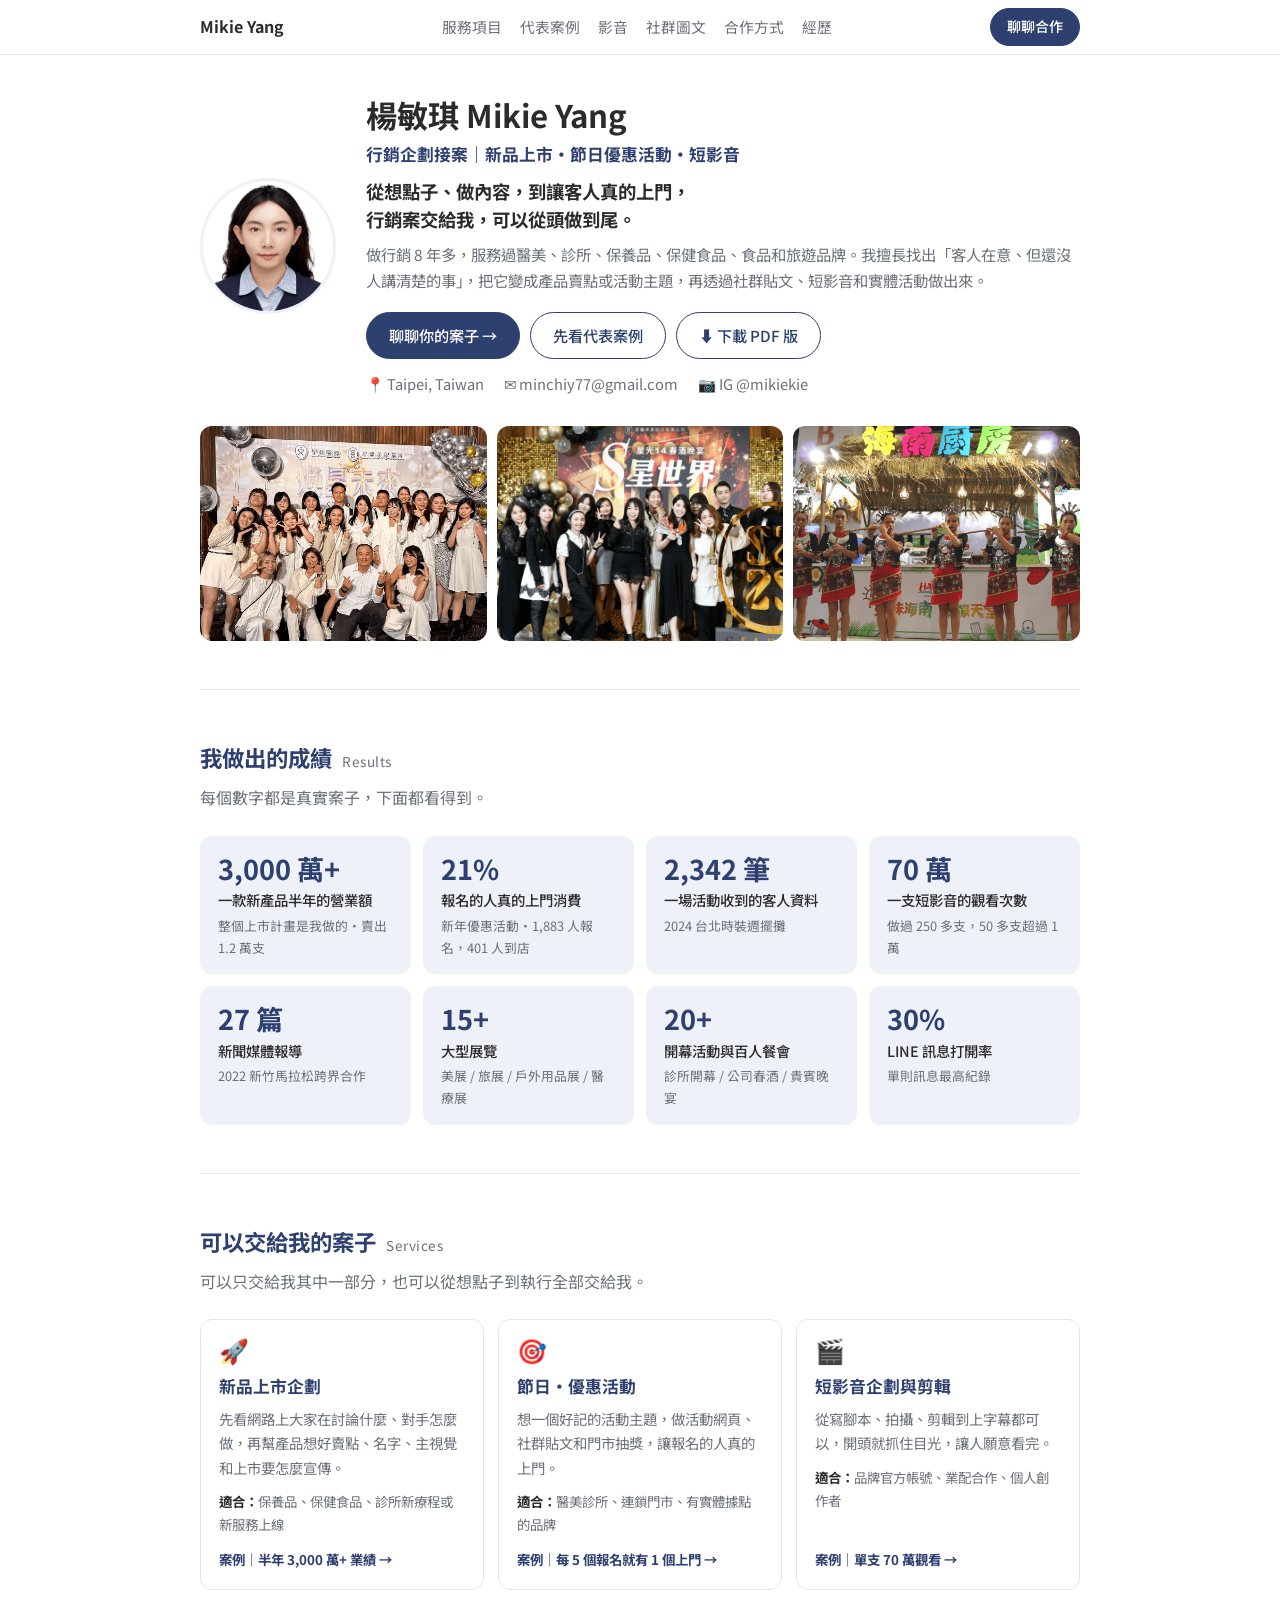
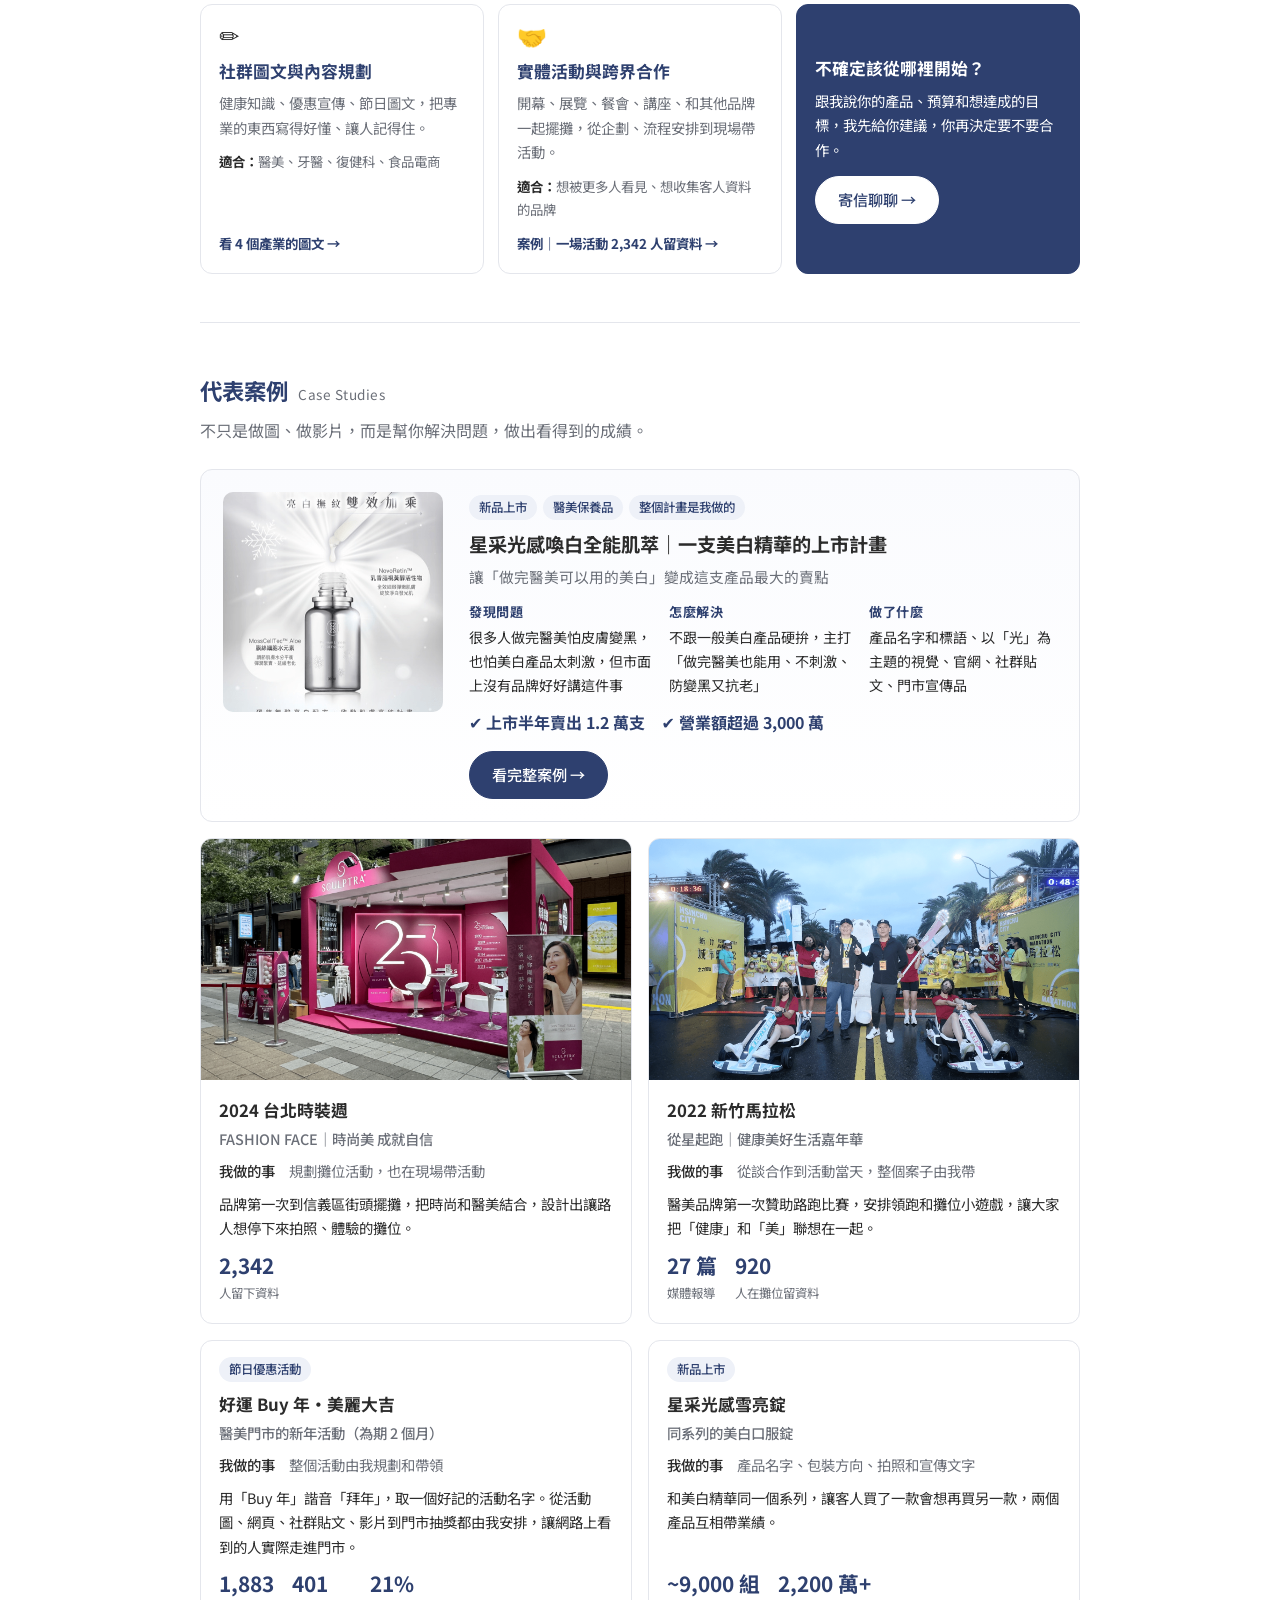
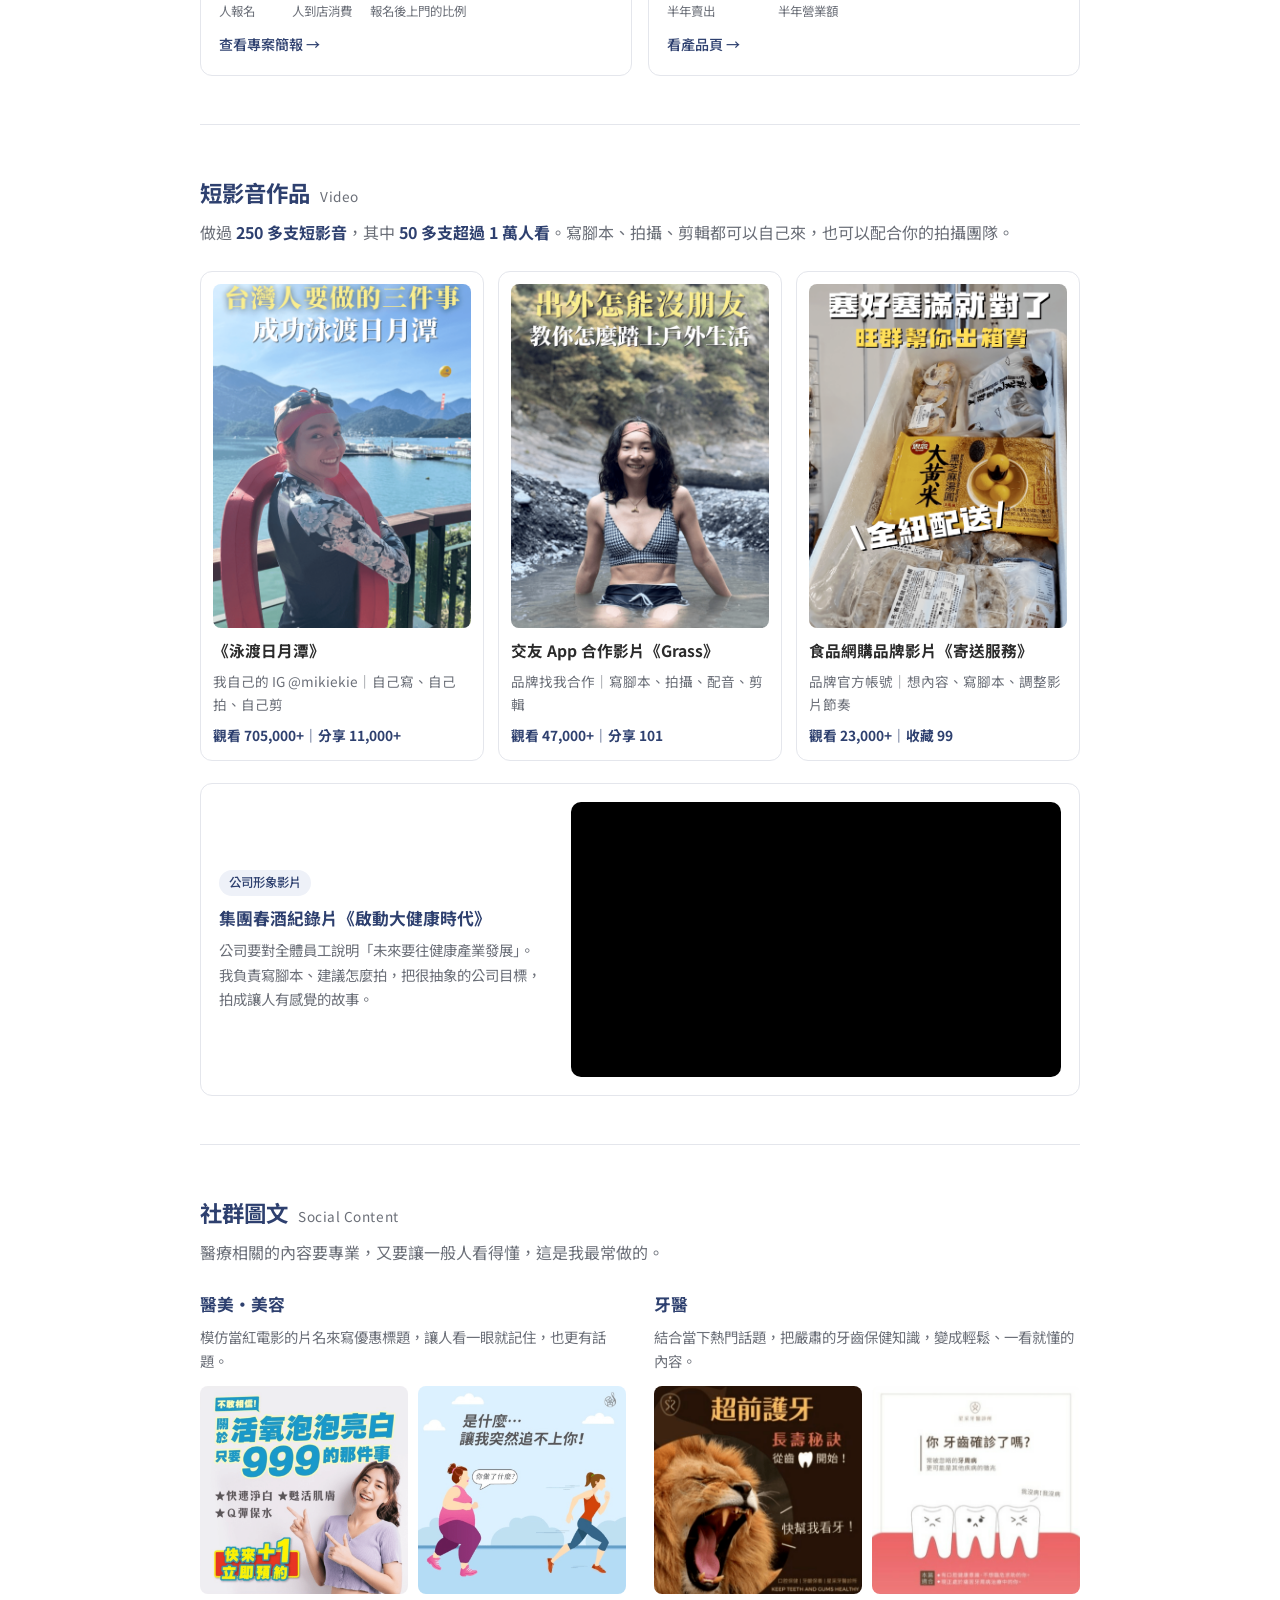
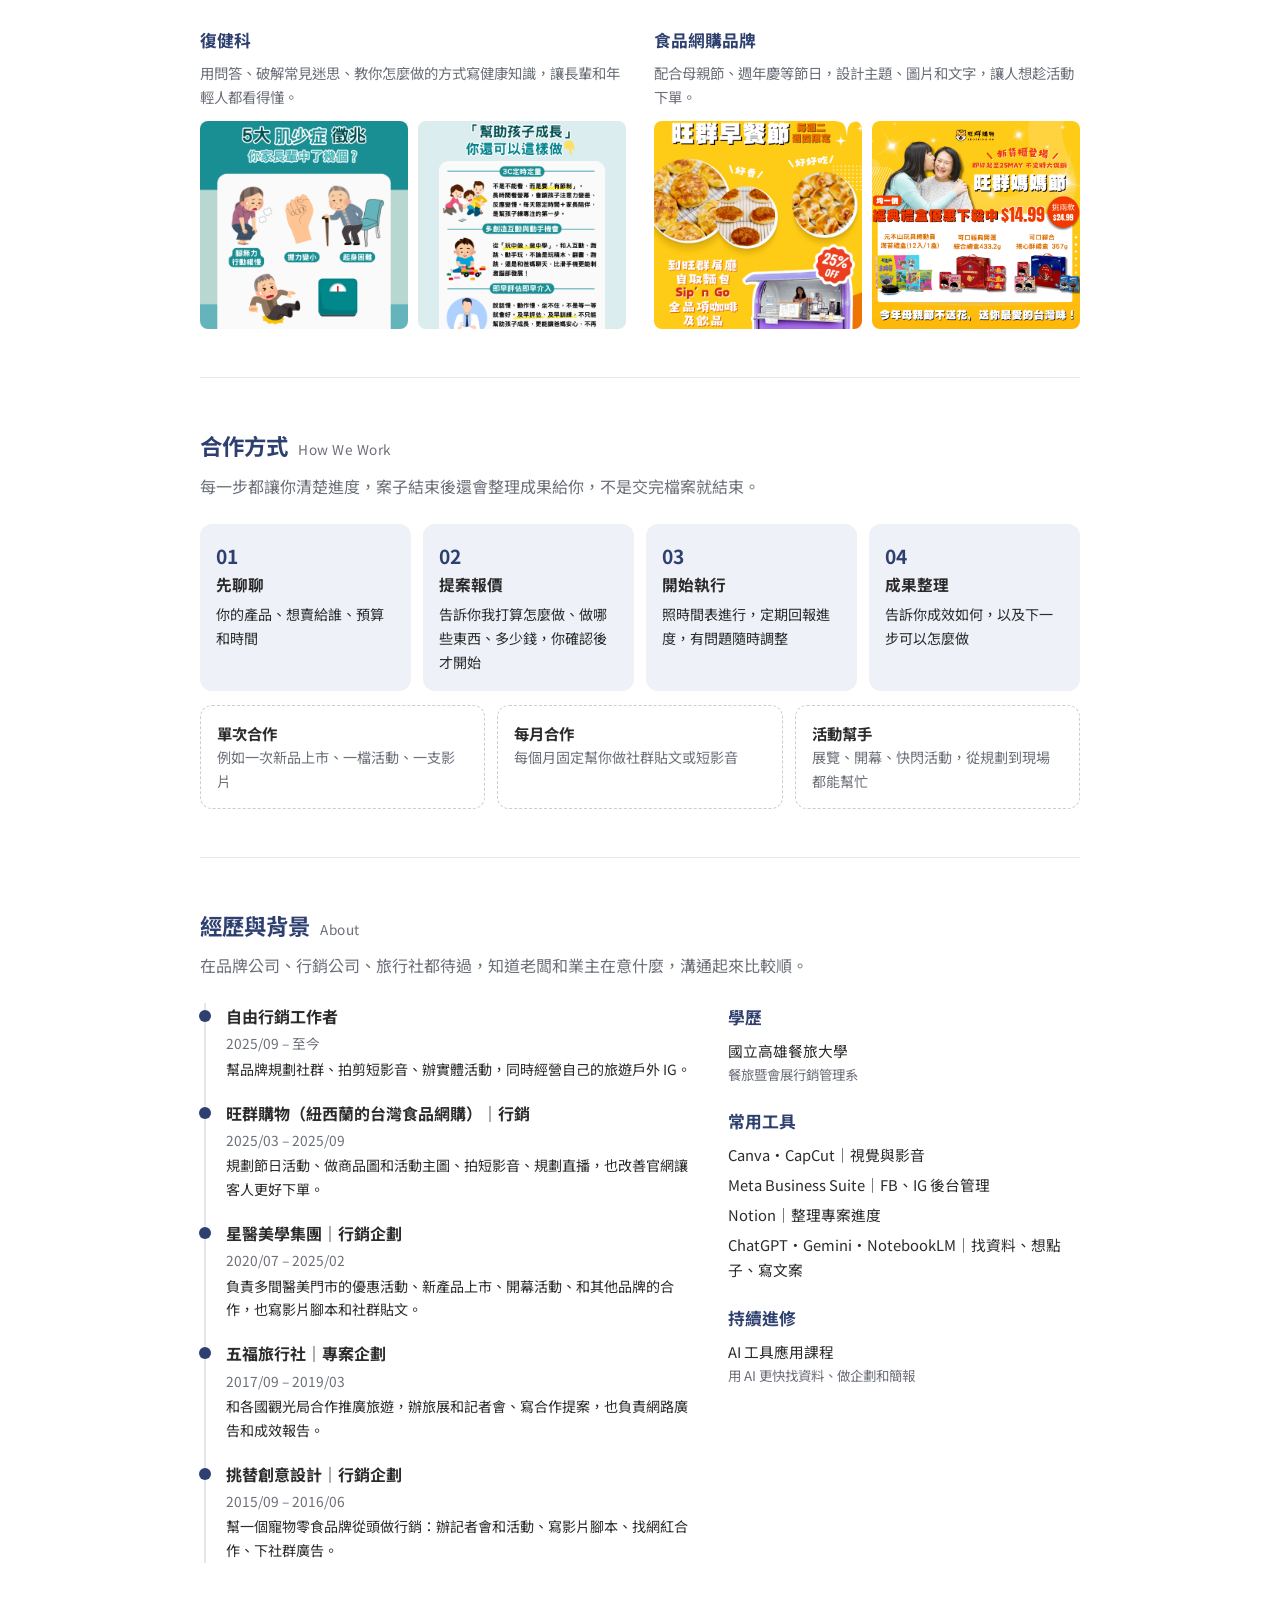
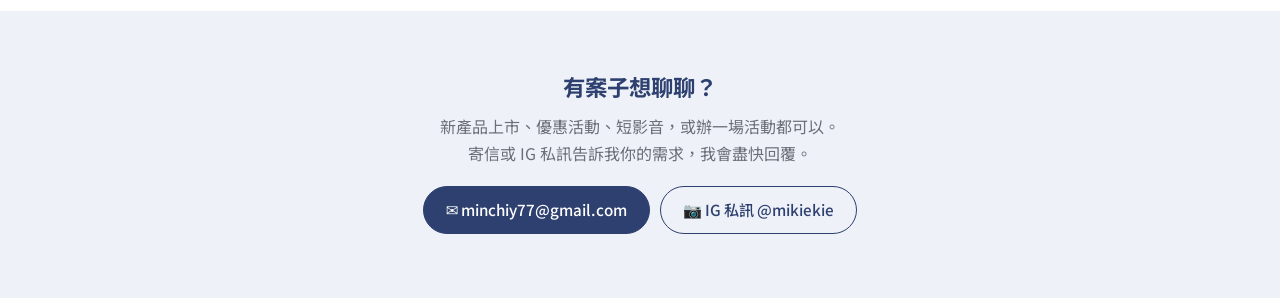
==== commit 5940ce47: "修正：媒體報導描述與原始資料一致 Co-Authored-By: Claude Opus 5.5 <noreply@anthropic.com> Claude-Session: https://cla" ====
--- a/index.html
+++ b/index.html
@@ -72,7 +72,7 @@
       <div class="stat"><b>21%</b><span>報名的人真的上門消費</span><em>新年優惠活動・1,883 人報名，401 人到店</em></div>
       <div class="stat"><b>2,342 筆</b><span>一場活動收到的客人資料</span><em>2024 台北時裝週擺攤</em></div>
       <div class="stat"><b>70 萬</b><span>一支短影音的觀看次數</span><em>做過 250 多支，50 多支超過 1 萬</em></div>
-      <div class="stat"><b>27 篇</b><span>媒體主動報導</span><em>2022 新竹馬拉松跨界合作</em></div>
+      <div class="stat"><b>27 篇</b><span>新聞媒體報導</span><em>2022 新竹馬拉松跨界合作</em></div>
       <div class="stat"><b>15+</b><span>大型展覽</span><em>美展 / 旅展 / 戶外用品展 / 醫療展</em></div>
       <div class="stat"><b>20+</b><span>開幕活動與百人餐會</span><em>診所開幕 / 公司春酒 / 貴賓晚宴</em></div>
       <div class="stat"><b>30%</b><span>LINE 訊息打開率</span><em>單則訊息最高紀錄</em></div>
--- a/style.css
+++ b/style.css
@@ -246,4 +246,7 @@
   .case-page footer, .case-page .ch .btns { display: none; }
   .case-page section { padding: 16px 0; }
   a { text-decoration: none; }
-}
+  /* 浮水印：每一頁都會重複出現 */
+  body::after { content: ""; position: fixed; top: 0; left: 0; right: 0; bottom: 0; z-index: 9999; pointer-events: none;
+    background: url("data:image/svg+xml;charset=utf-8,%3Csvg%20xmlns%3D%22http%3A//www.w3.org/2000/svg%22%20width%3D%22380%22%20height%3D%22260%22%3E%3Ctext%20x%3D%22190%22%20y%3D%22130%22%20text-anchor%3D%22middle%22%20transform%3D%22rotate%28-28%20190%20130%29%22%20font-family%3D%22Noto%20Sans%20TC%2C%20PingFang%20TC%2C%20Microsoft%20JhengHei%2C%20sans-serif%22%20font-size%3D%2217%22%20font-weight%3D%22700%22%20fill%3D%22%232e406f%22%20fill-opacity%3D%220.10%22%3EMikie%20Yang%EF%BD%9C%E5%83%85%E4%BE%9B%E5%90%88%E4%BD%9C%E8%A9%95%E4%BC%B0%E3%83%BB%E8%AB%8B%E5%8B%BF%E8%BD%89%E7%94%A8%3C/text%3E%3C/svg%3E") repeat; }
+}
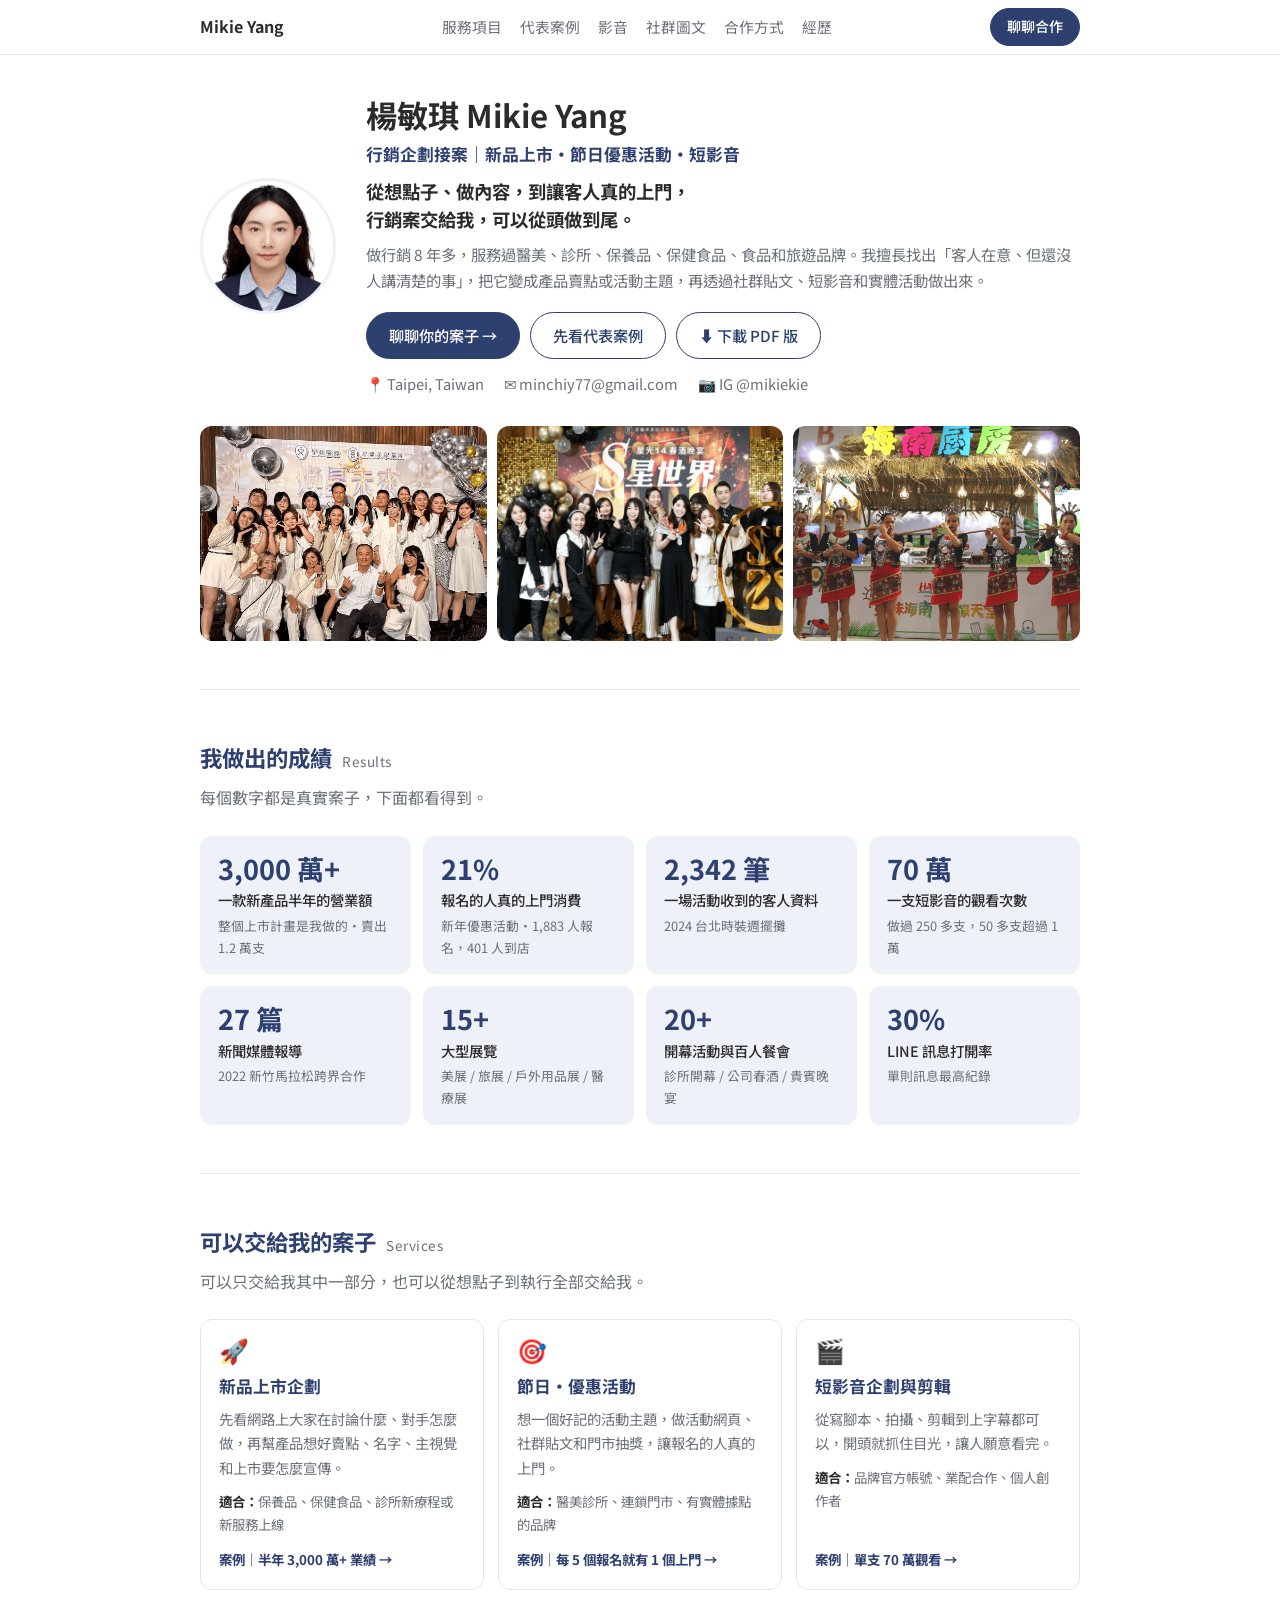
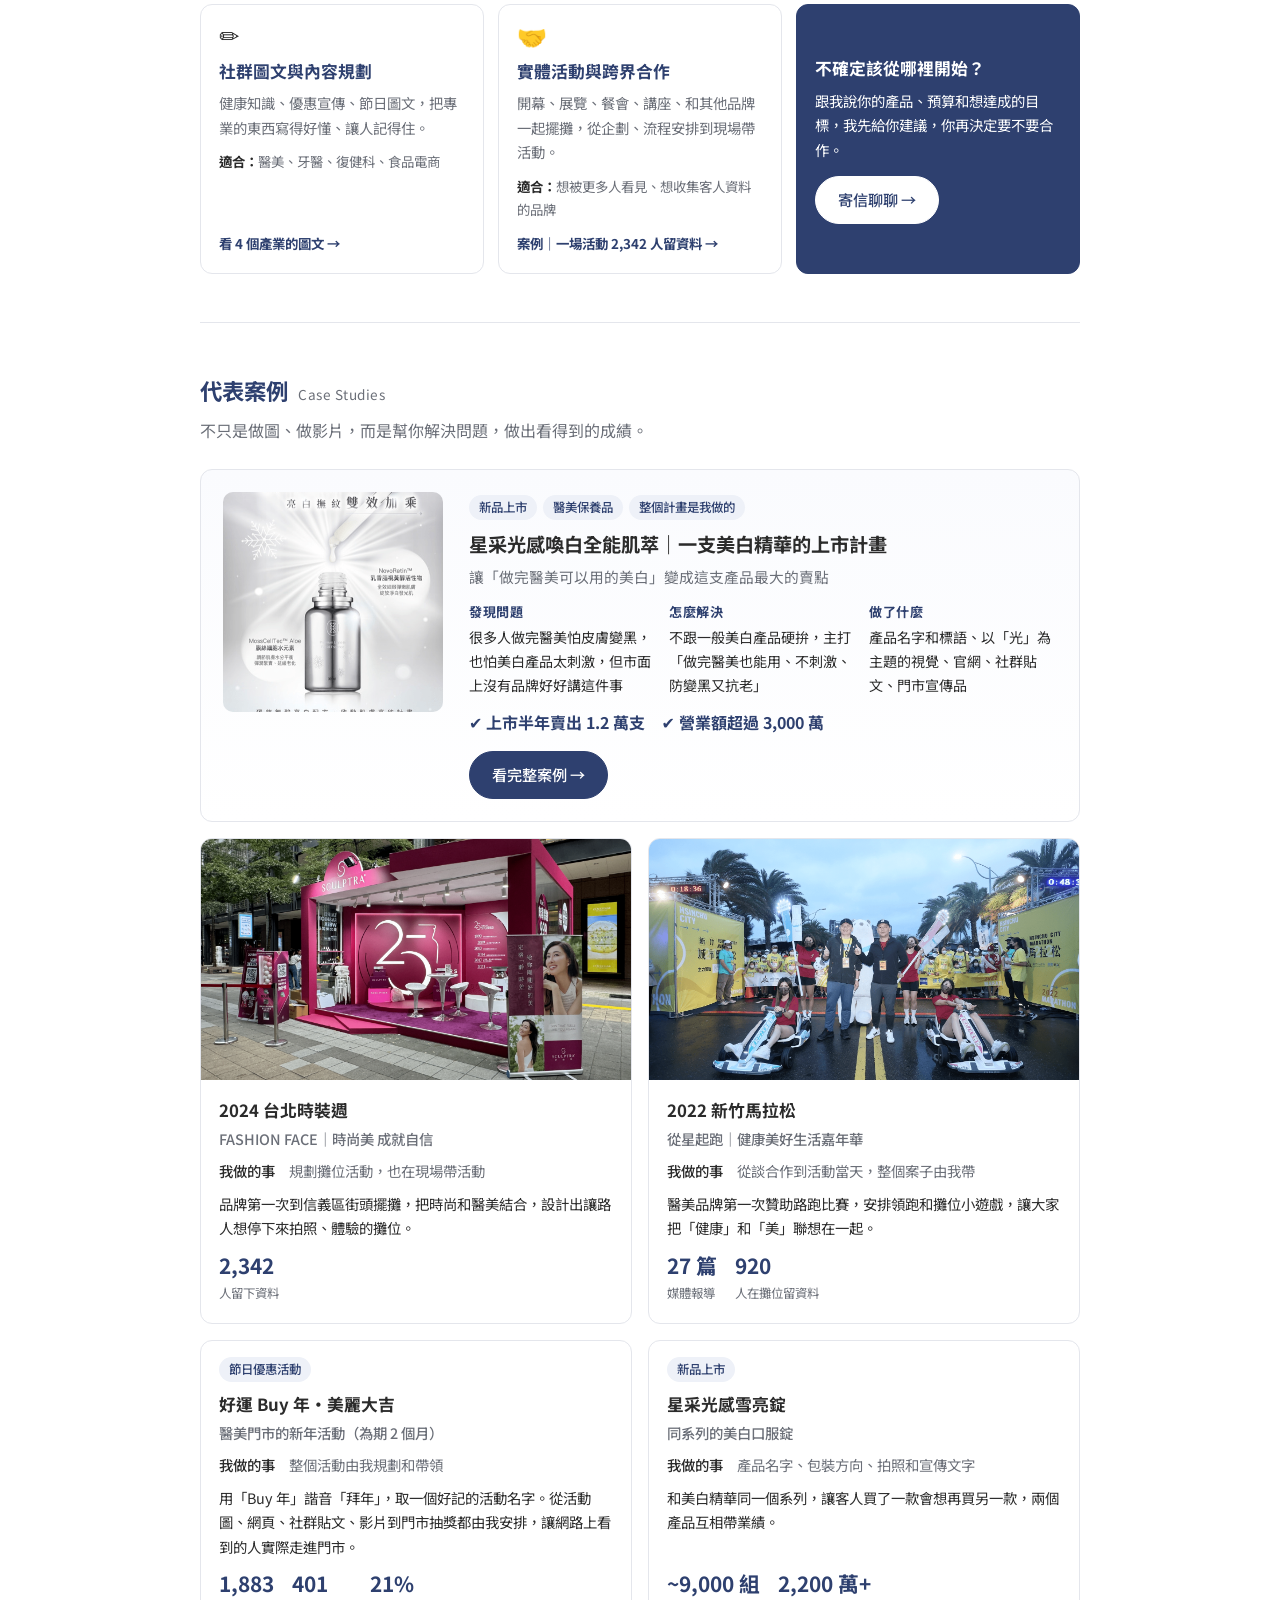
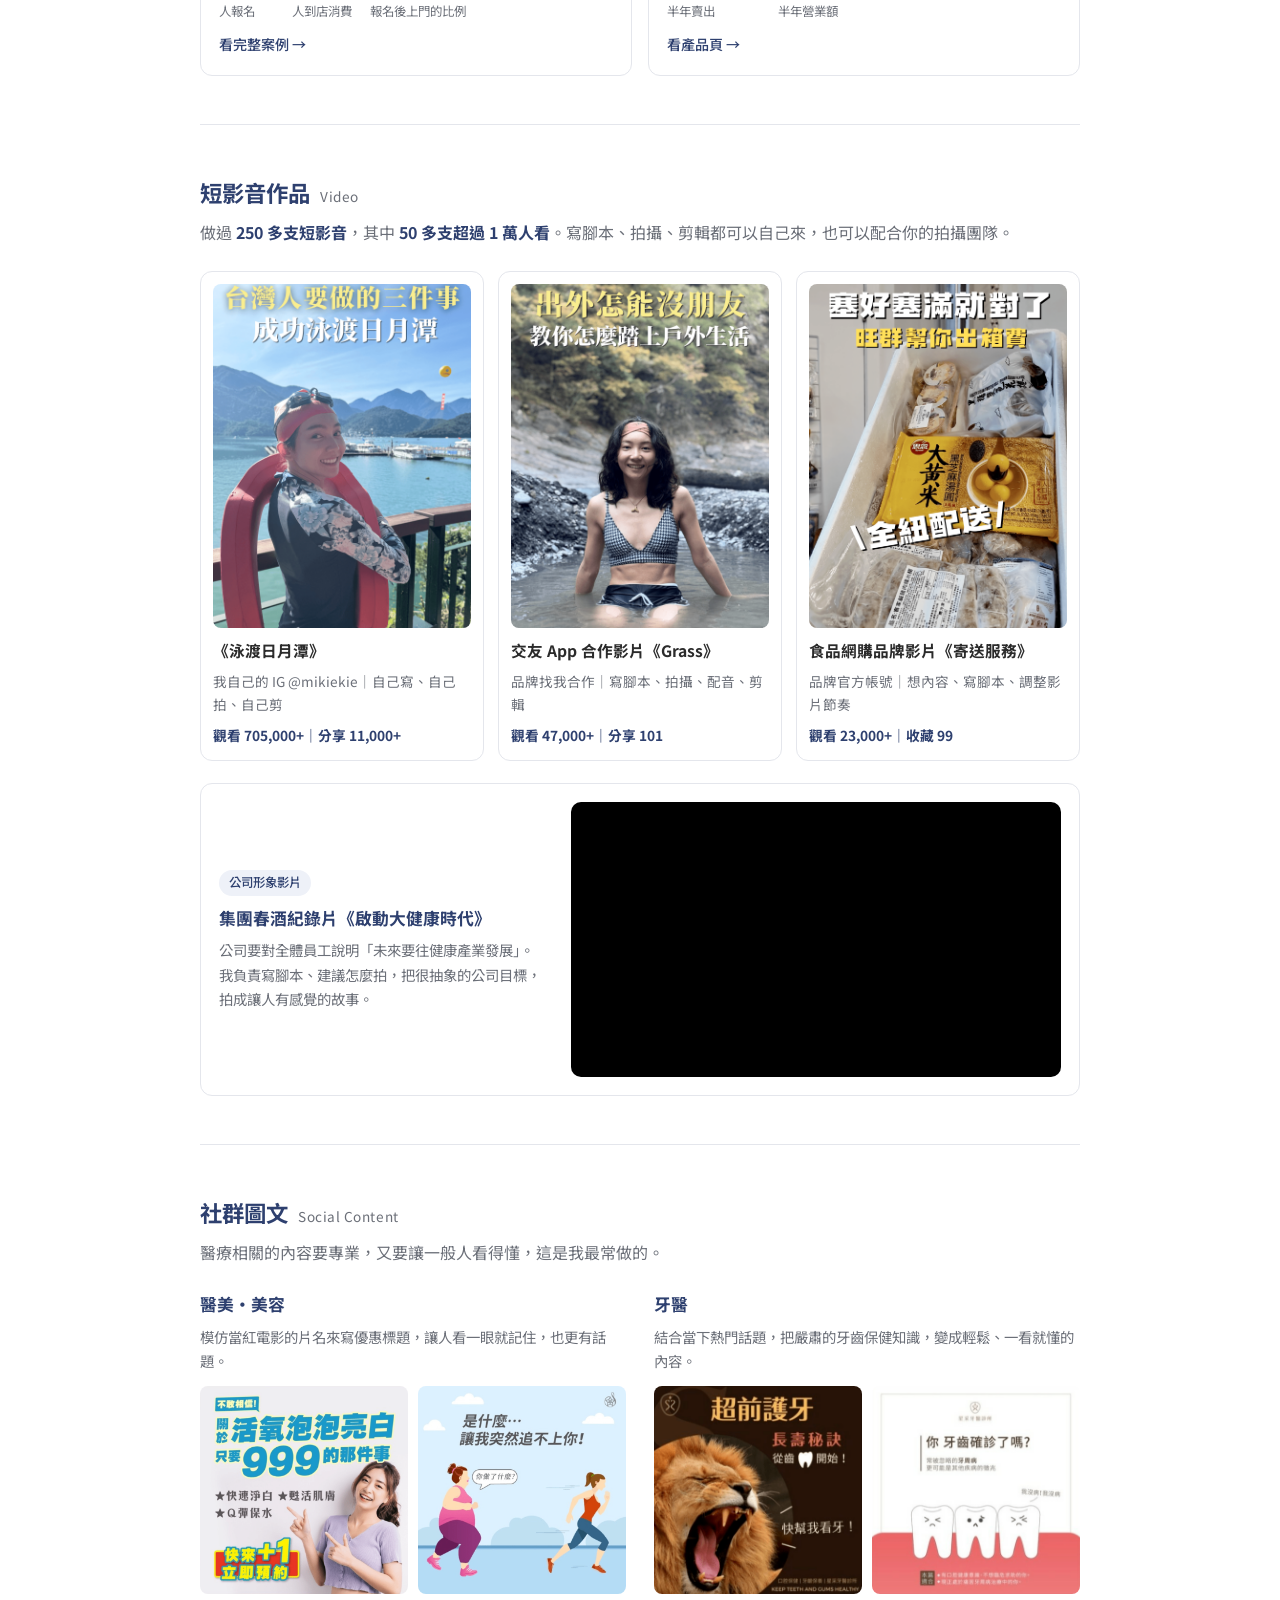
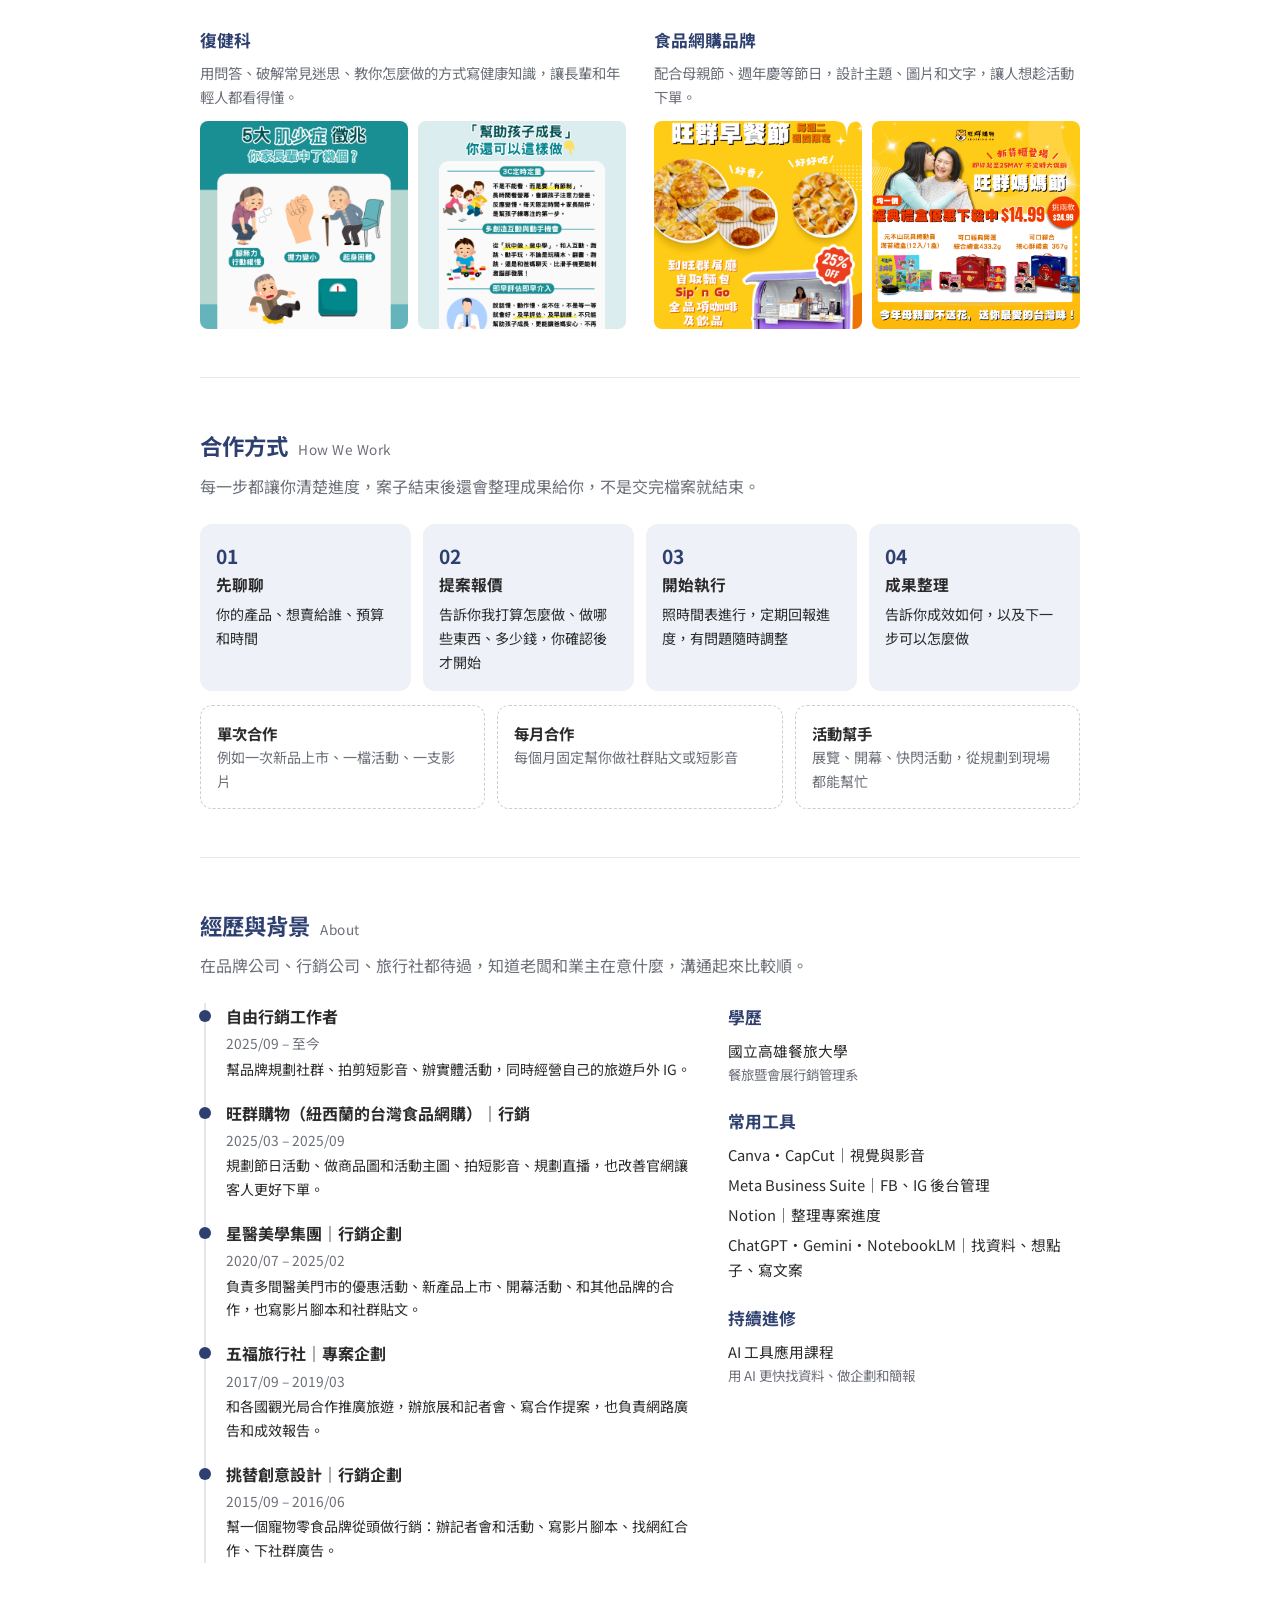
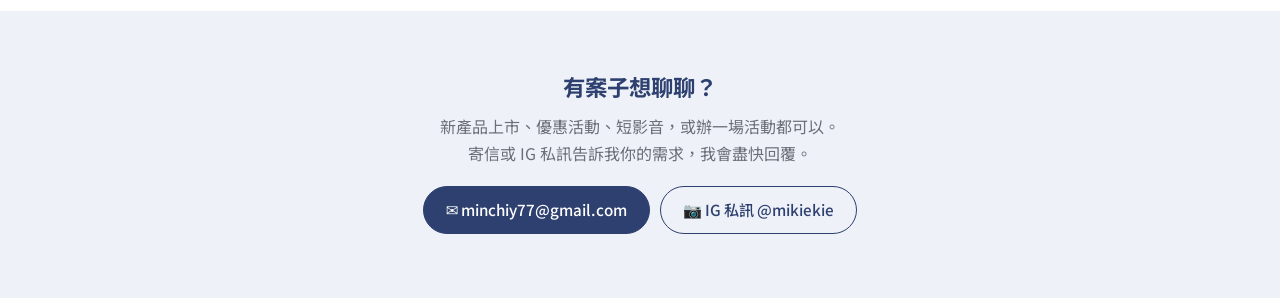
==== commit 313f683b: "新增新年活動公開版案例頁；全站 noindex；移除內部簡報連結 Co-Authored-By: Claude Opus 5.5 <noreply@anthropic.com> Claude-Sess" ====
--- a/index.html
+++ b/index.html
@@ -3,11 +3,12 @@
 <head>
 <meta charset="utf-8">
 <meta name="viewport" content="width=device-width, initial-scale=1">
+<meta name="robots" content="noindex, nofollow, noarchive, nosnippet, noimageindex">
 <title>楊敏琪 Mikie Yang｜行銷企劃接案：新品上市・優惠活動・短影音</title>
 <meta name="description" content="做行銷 8 年多，服務過醫美、診所、保養品、食品和旅遊品牌。新產品上市、節日優惠活動、短影音、實體活動，可以從想點子做到執行。">
 <meta property="og:title" content="楊敏琪 Mikie Yang｜行銷企劃接案">
 <meta property="og:description" content="新品上市・優惠活動・短影音・實體活動。代表案例：一款新產品半年營業額 3,000 萬+。">
-<meta property="og:image" content="https://tomchen21232.github.io/resume-2/images/avatar.png">
+<meta property="og:image" content="https://minchiy777.github.io/resume/images/avatar.png">
 <link rel="preconnect" href="https://fonts.googleapis.com">
 <link rel="preconnect" href="https://fonts.gstatic.com" crossorigin>
 <link href="https://fonts.googleapis.com/css2?family=Noto+Sans+TC:wght@400;500;700&display=swap" rel="stylesheet">
@@ -43,7 +44,7 @@
         <div class="btns">
           <a class="btn" href="mailto:minchiy77@gmail.com?subject=合作洽詢">聊聊你的案子 →</a>
           <a class="btn ghost no-print" href="#cases">先看代表案例</a>
-          <a class="btn ghost no-print" href="Mikie-Yang-Portfolio.pdf" download>⬇ 下載 PDF 版</a>
+          <a class="btn ghost no-print" href="Mikie-Yang-Portfolio.pdf" rel="nofollow" download>⬇ 下載 PDF 版</a>
         </div>
         <div class="contact">
           <span>📍 Taipei, Taiwan</span>
@@ -66,7 +67,7 @@
   <section>
     <h2>我做出的成績 <small>Results</small></h2>
     <p class="lead">每個數字都是真實案子，下面都看得到。</p>
-    <p class="print-only" style="margin:-10px 0 14px;font-size:.85rem;color:var(--muted)">線上完整版（含影片與案例頁）：tomchen21232.github.io/resume-2</p>
+    <p class="print-only" style="margin:-10px 0 14px;font-size:.85rem;color:var(--muted)">線上完整版（含影片與案例頁）：minchiy777.github.io/resume</p>
     <div class="stats">
       <div class="stat"><b>3,000 萬+</b><span>一款新產品半年的營業額</span><em>整個上市計畫是我做的・賣出 1.2 萬支</em></div>
       <div class="stat"><b>21%</b><span>報名的人真的上門消費</span><em>新年優惠活動・1,883 人報名，401 人到店</em></div>
@@ -96,7 +97,7 @@
         <h3>節日・優惠活動</h3>
         <p>想一個好記的活動主題，做活動網頁、社群貼文和門市抽獎，讓報名的人真的上門。</p>
         <p class="fit"><b>適合：</b>醫美診所、連鎖門市、有實體據點的品牌</p>
-        <p class="proof"><a href="#case-newyear">案例｜每 5 個報名就有 1 個上門 →</a></p>
+        <p class="proof"><a href="case/newyear.html">案例｜每 5 個報名就有 1 個上門 →</a></p>
       </div>
       <div class="svc">
         <div class="ic">🎬</div>
@@ -177,7 +178,7 @@
           <p class="role-line"><b>我做的事</b>　整個活動由我規劃和帶領</p>
           <p>用「Buy 年」諧音「拜年」，取一個好記的活動名字。從活動圖、網頁、社群貼文、影片到門市抽獎都由我安排，讓網路上看到的人實際走進門市。</p>
           <div class="kpi"><div><b>1,883</b><span>人報名</span></div><div><b>401</b><span>人到店消費</span></div><div><b>21%</b><span>報名後上門的比例</span></div></div>
-          <a class="more" href="https://docs.google.com/presentation/d/1eUggLHMpa8dhuw91AqrGe5GQ90e1aZWs/edit?usp=drive_link" target="_blank" rel="noopener">查看專案簡報 →</a>
+          <a class="more" href="case/newyear.html">看完整案例 →</a>
         </div>
       </article>
       <article class="case">
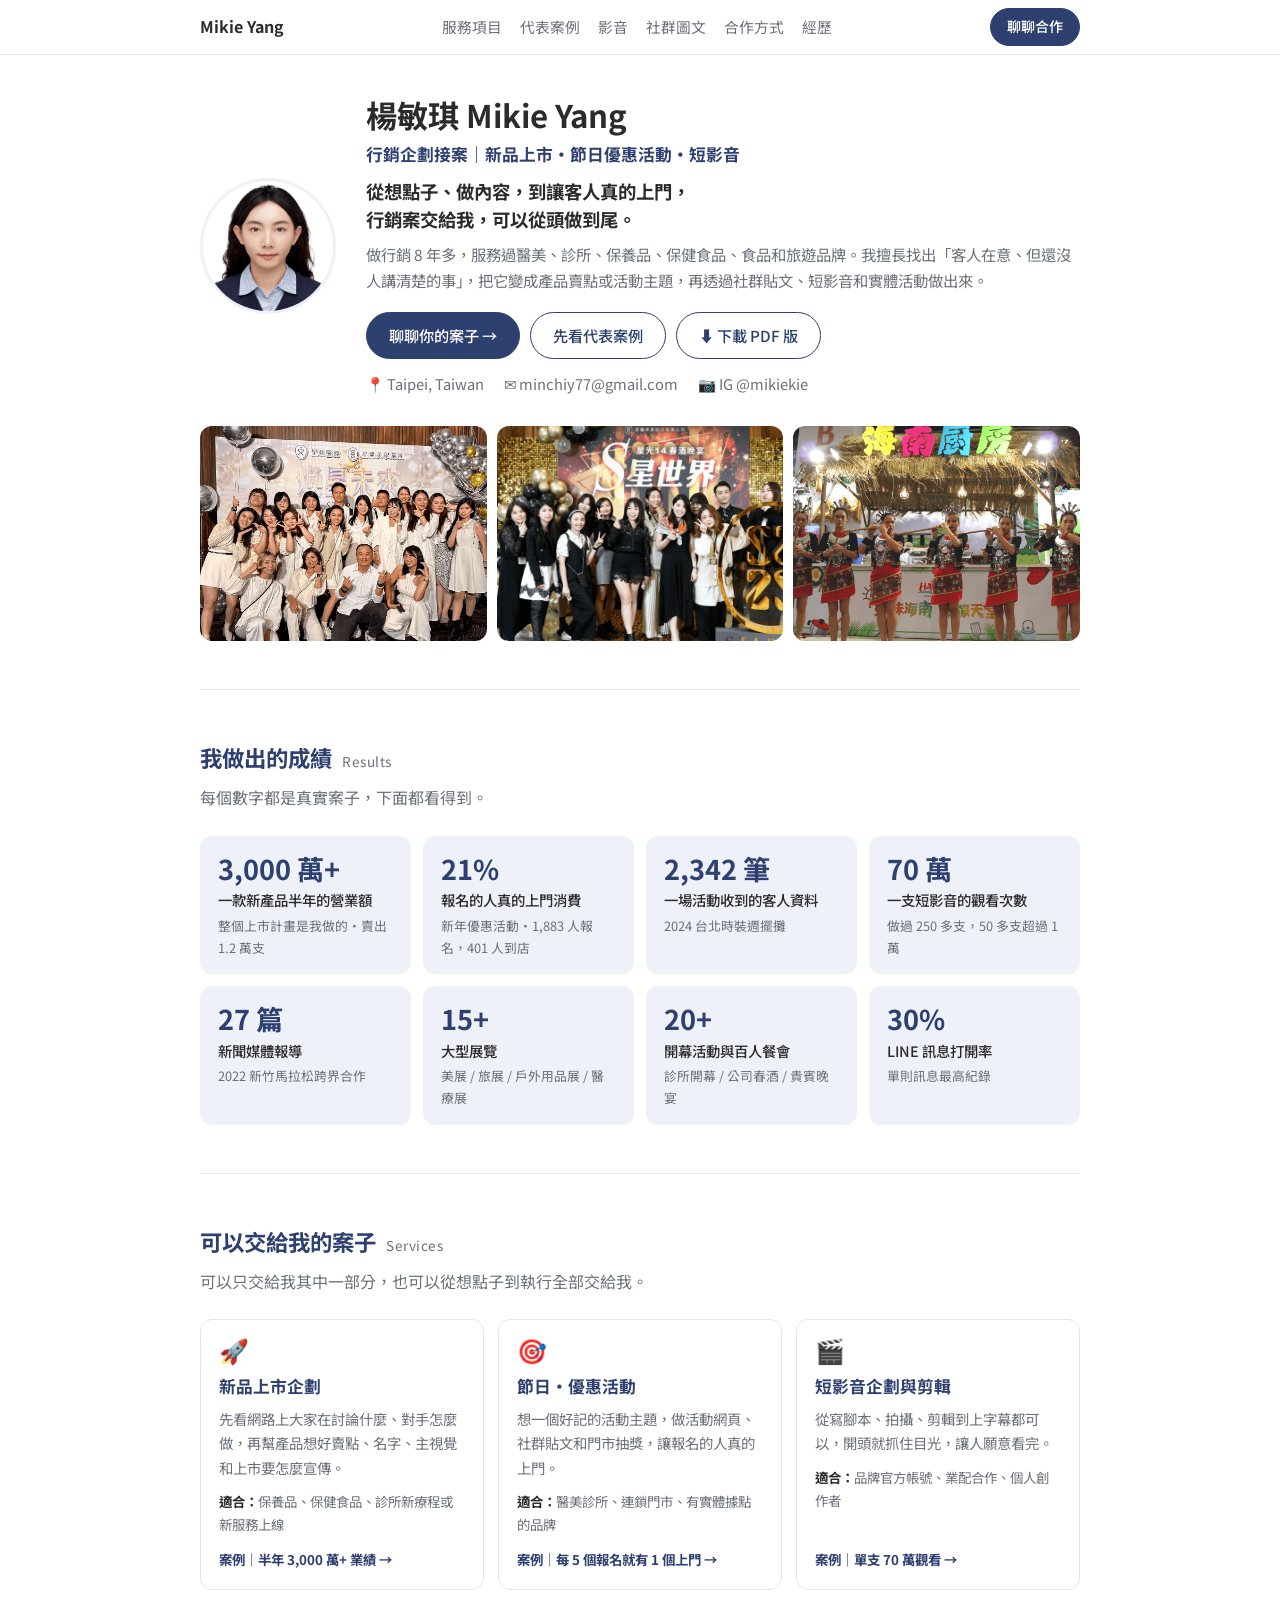
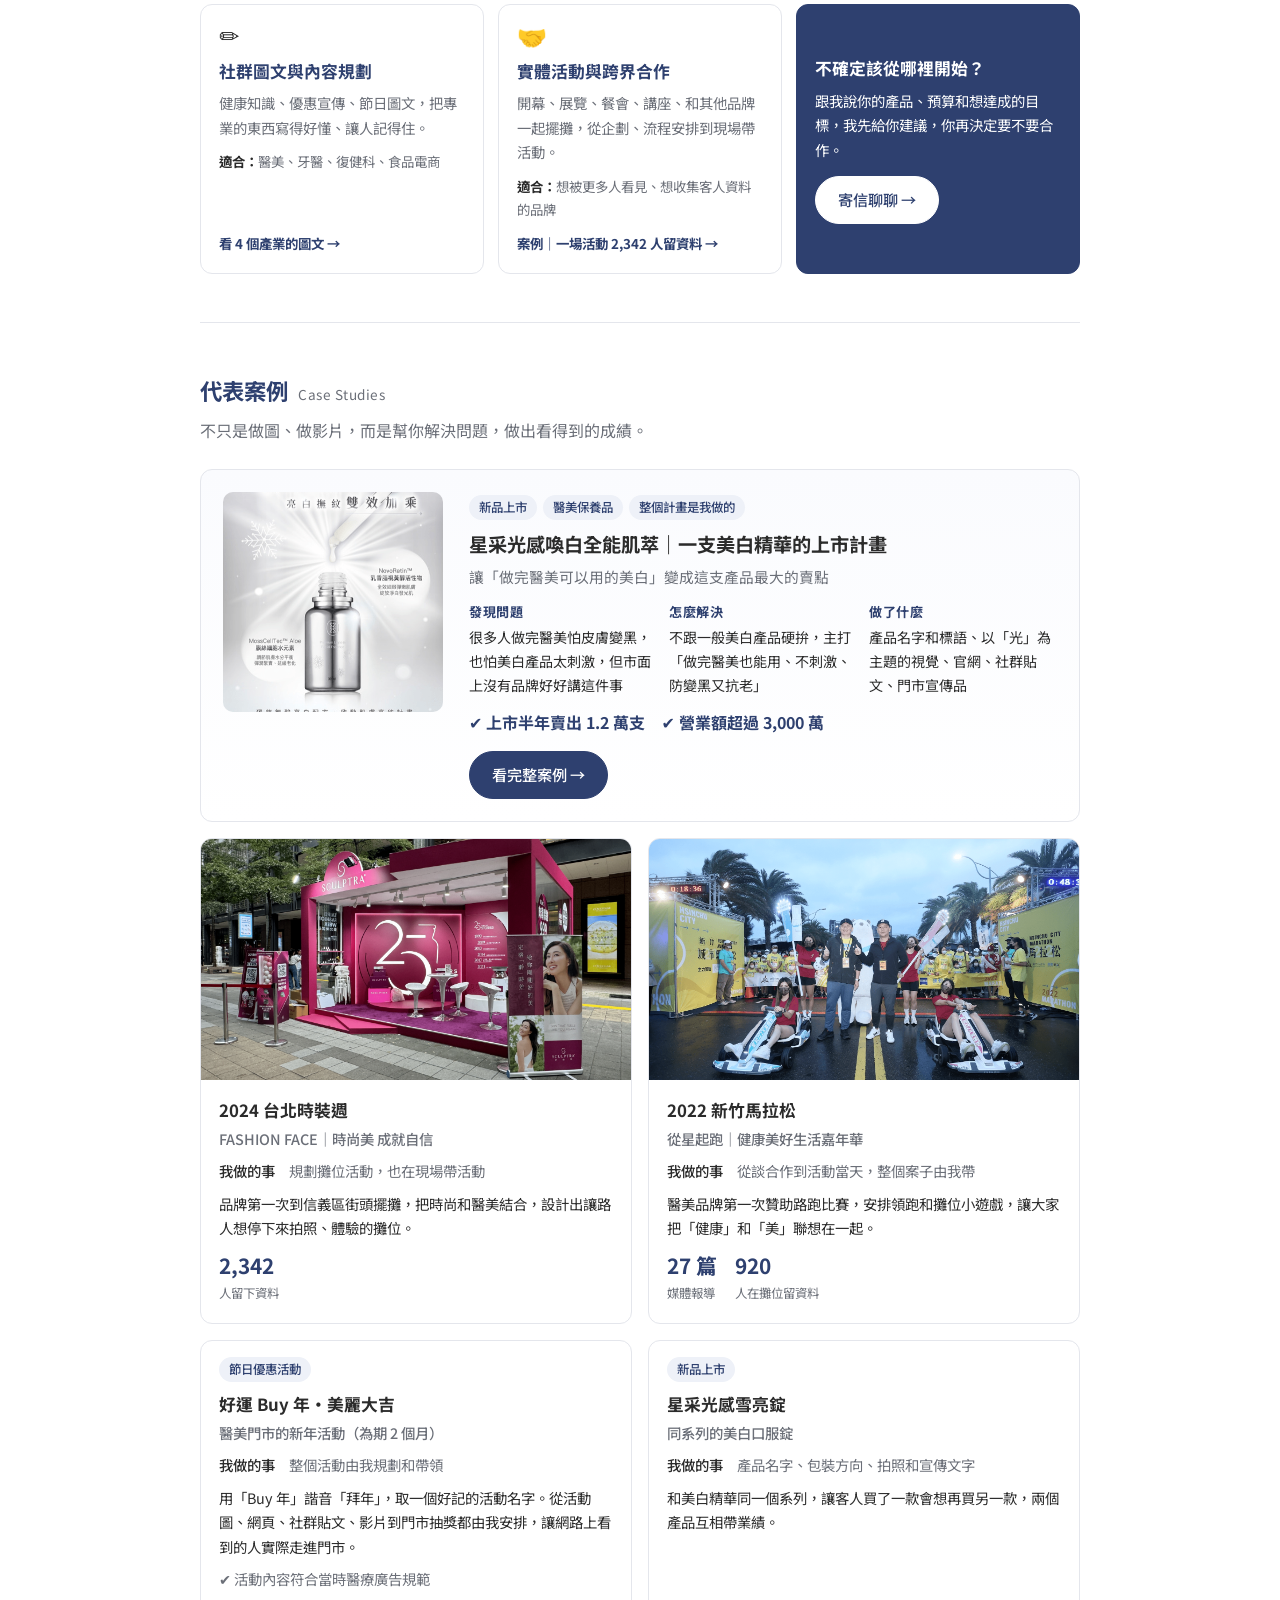
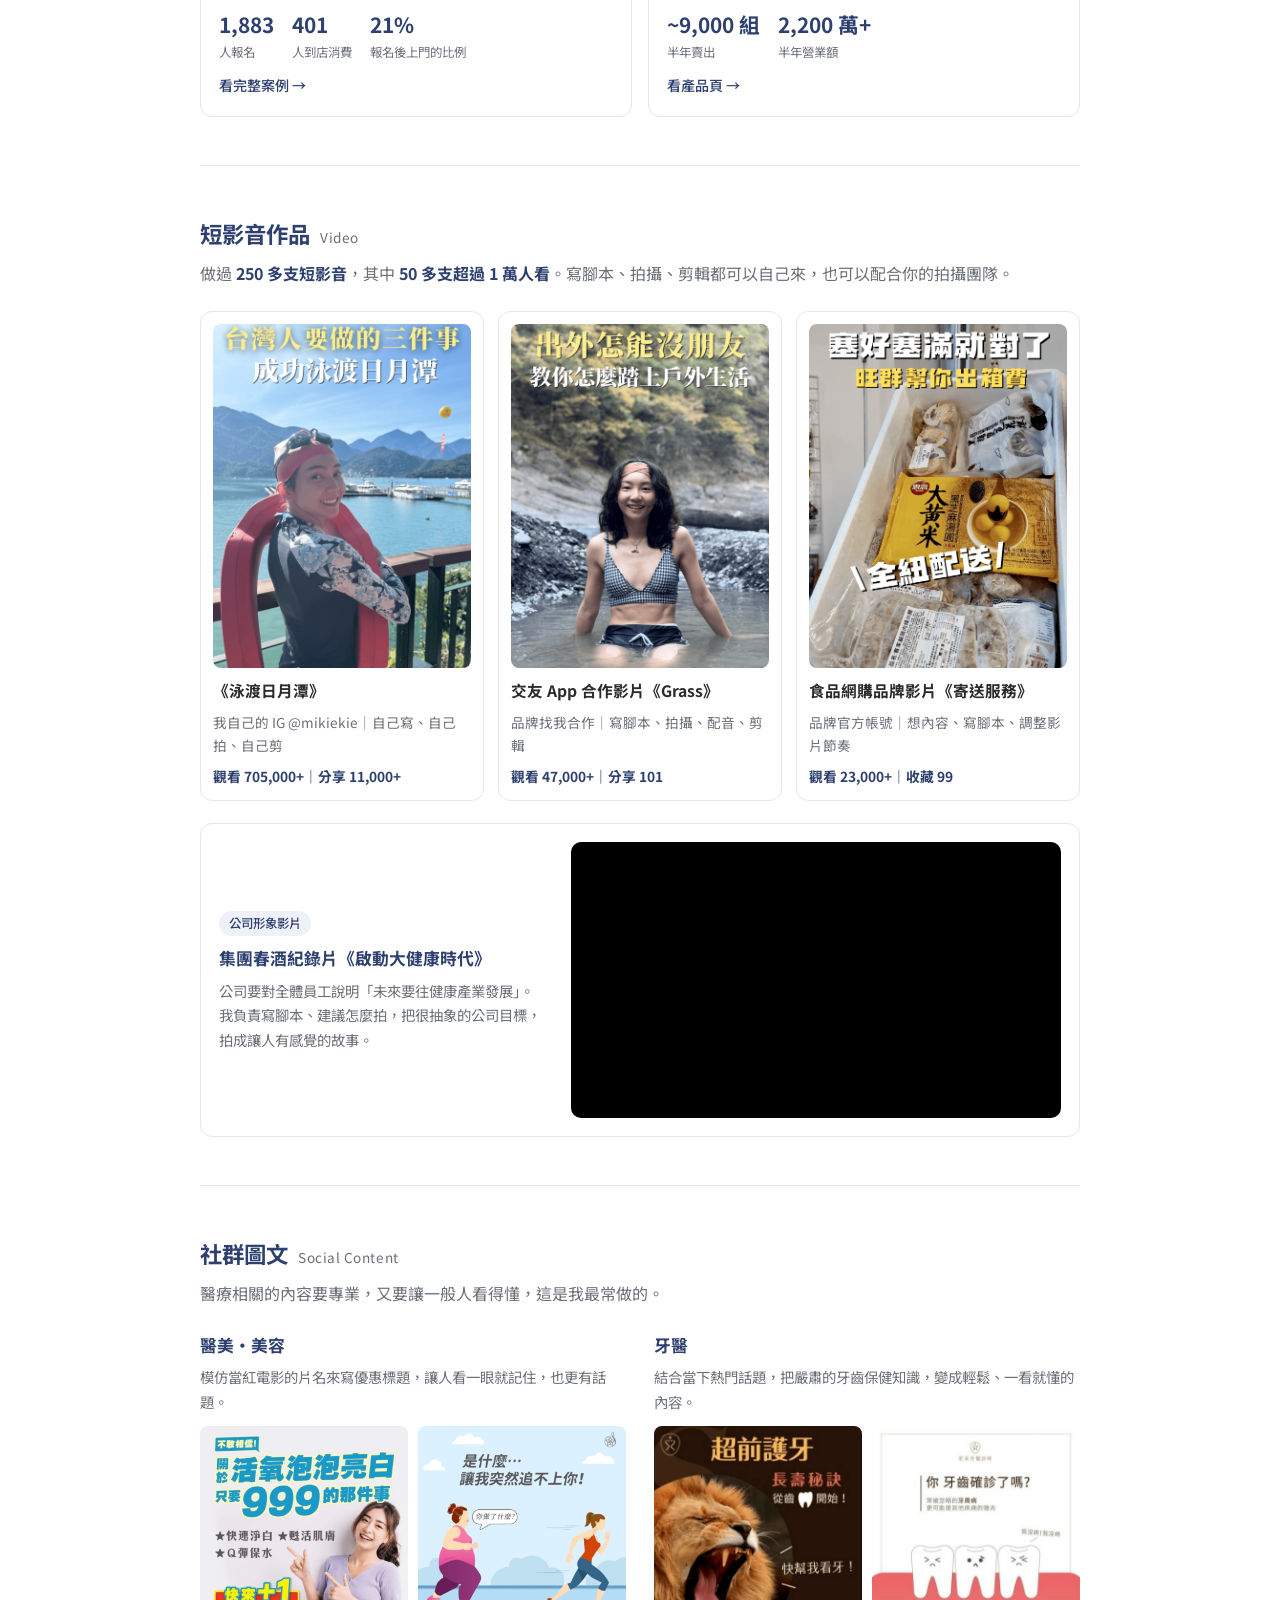
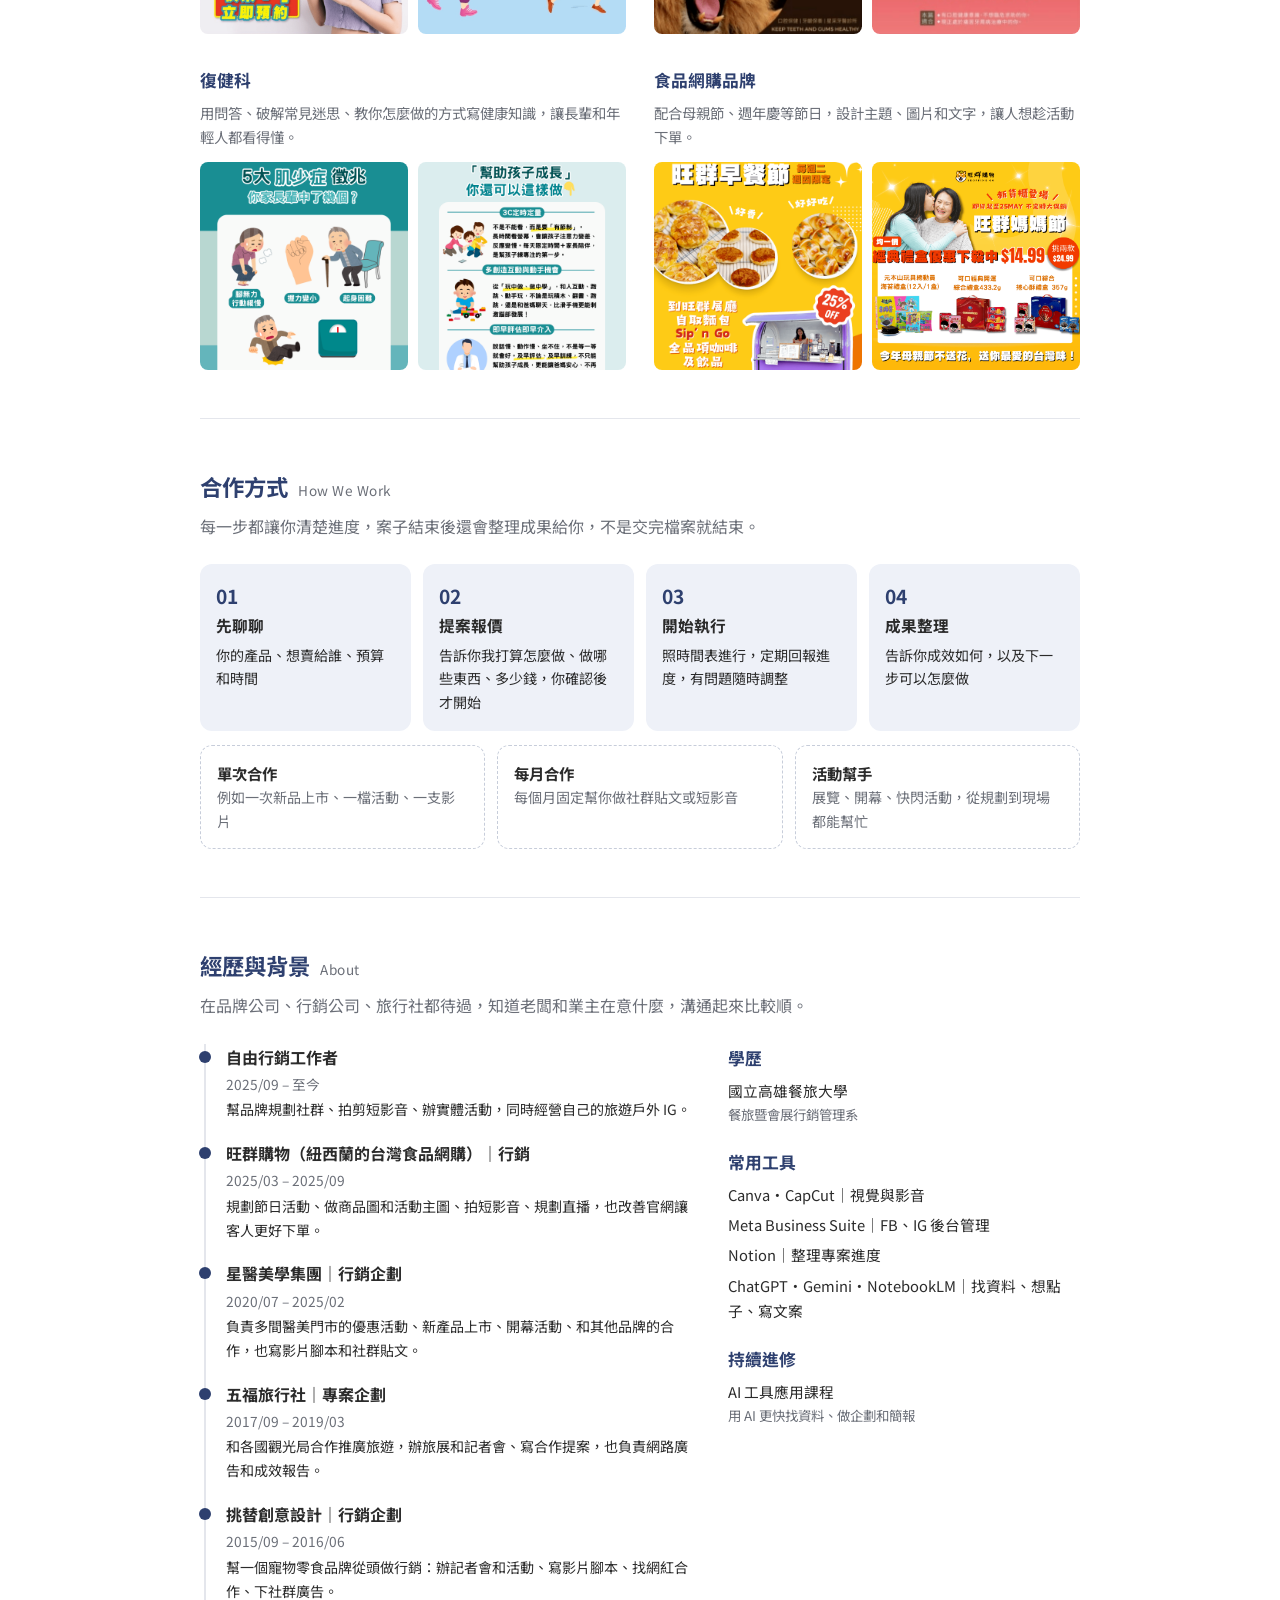
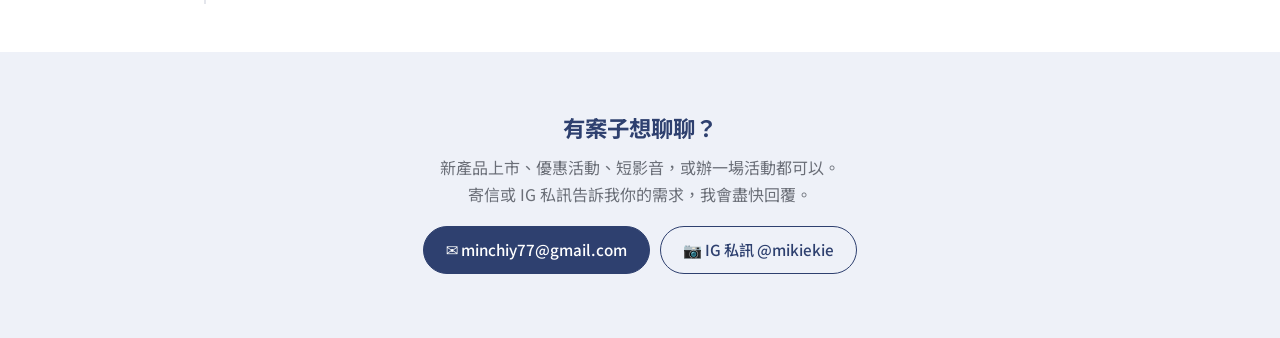
==== commit 6dab8bd7: "新年活動加註符合醫療廣告規範 Co-Authored-By: Claude Opus 5.5 <noreply@anthropic.com> Claude-Session: https://claud" ====
--- a/index.html
+++ b/index.html
@@ -177,6 +177,7 @@
           <h4>醫美門市的新年活動（為期 2 個月）</h4>
           <p class="role-line"><b>我做的事</b>　整個活動由我規劃和帶領</p>
           <p>用「Buy 年」諧音「拜年」，取一個好記的活動名字。從活動圖、網頁、社群貼文、影片到門市抽獎都由我安排，讓網路上看到的人實際走進門市。</p>
+          <p class="role-line" style="margin-top:8px">✔ 活動內容符合當時醫療廣告規範</p>
           <div class="kpi"><div><b>1,883</b><span>人報名</span></div><div><b>401</b><span>人到店消費</span></div><div><b>21%</b><span>報名後上門的比例</span></div></div>
           <a class="more" href="case/newyear.html">看完整案例 →</a>
         </div>
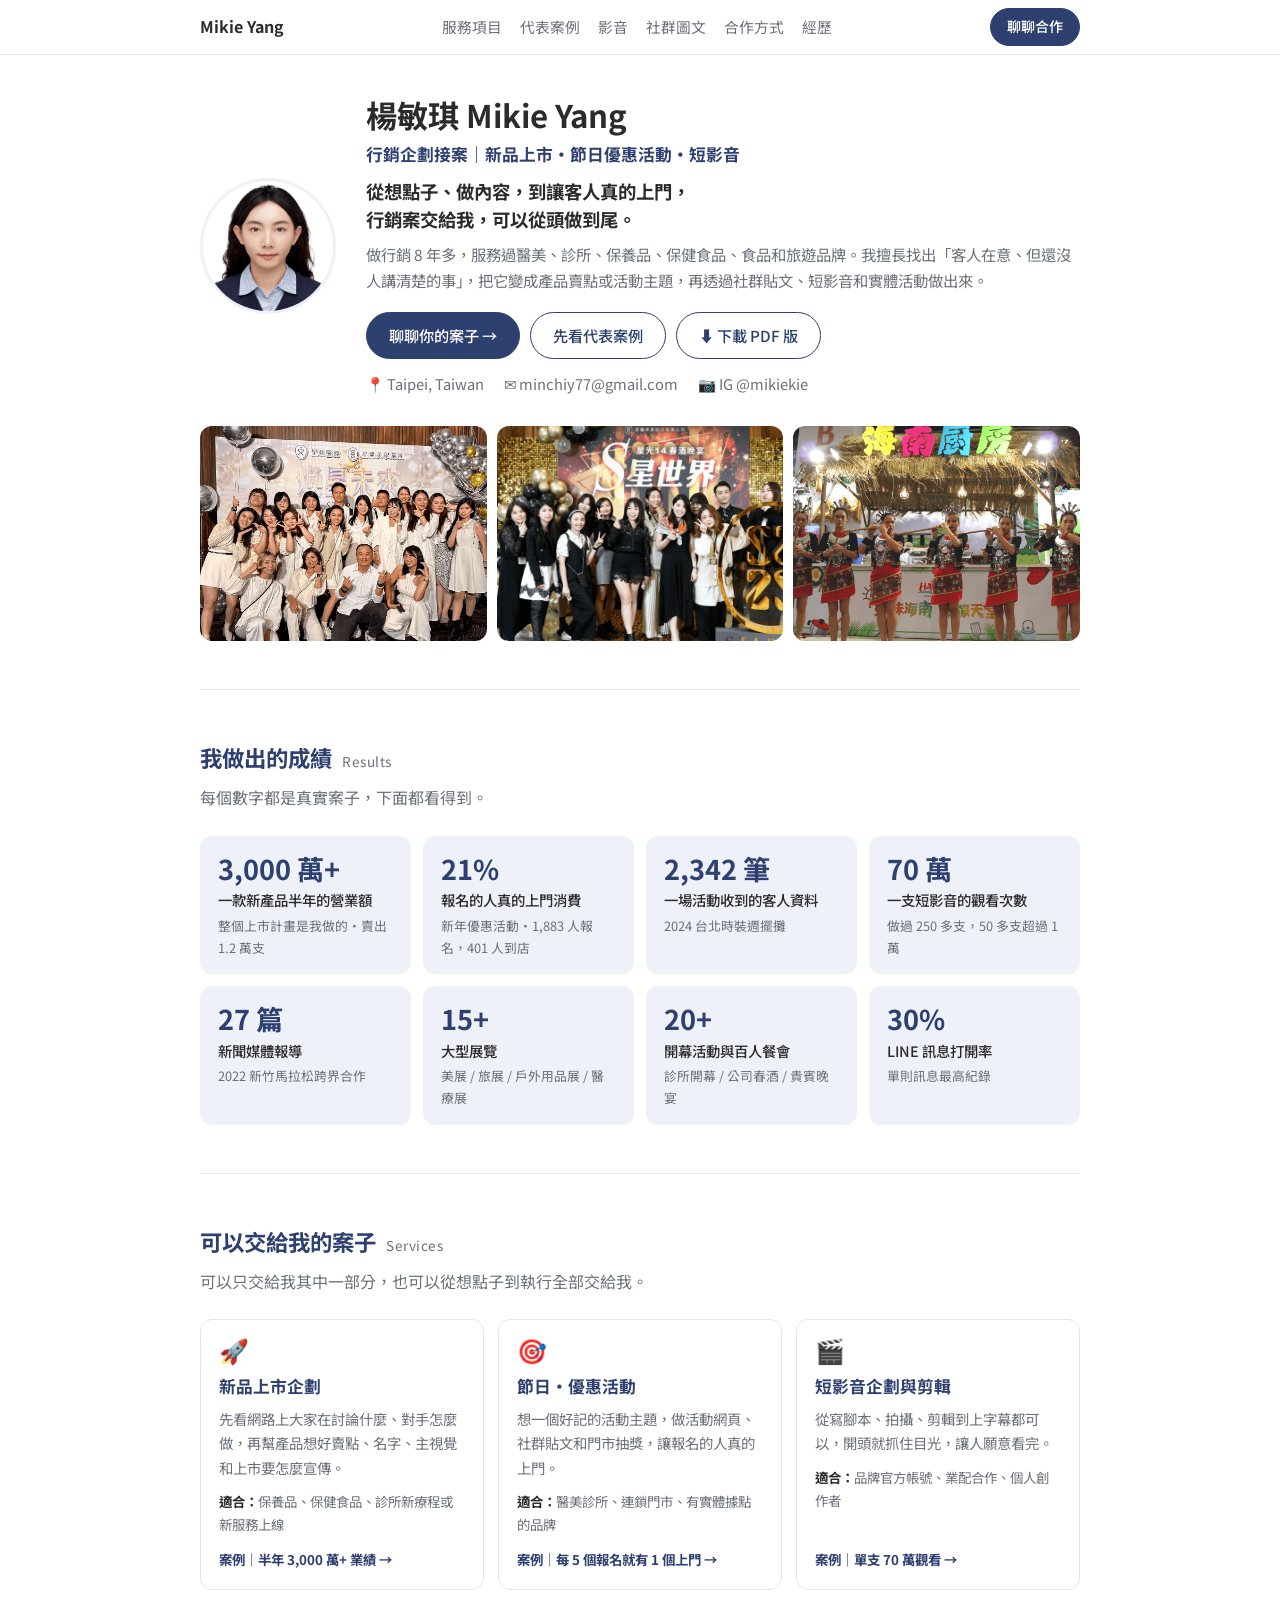
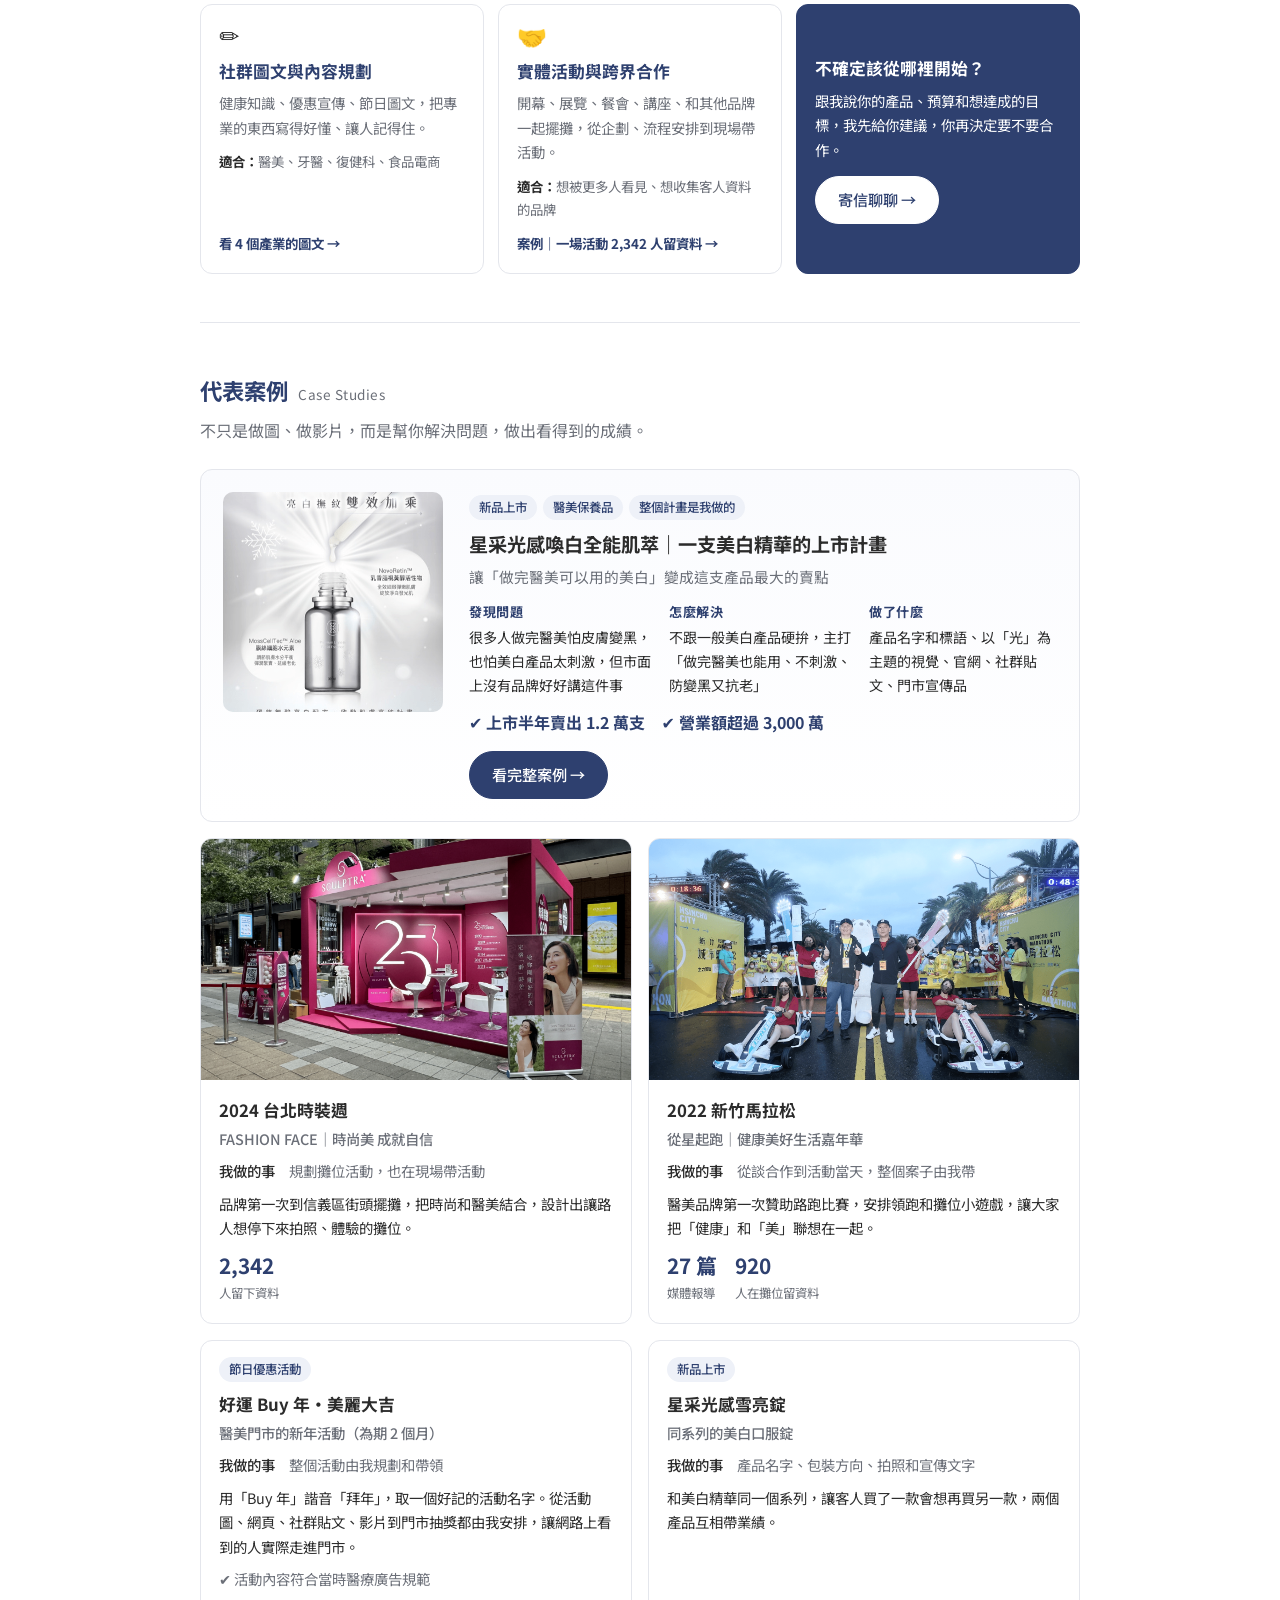
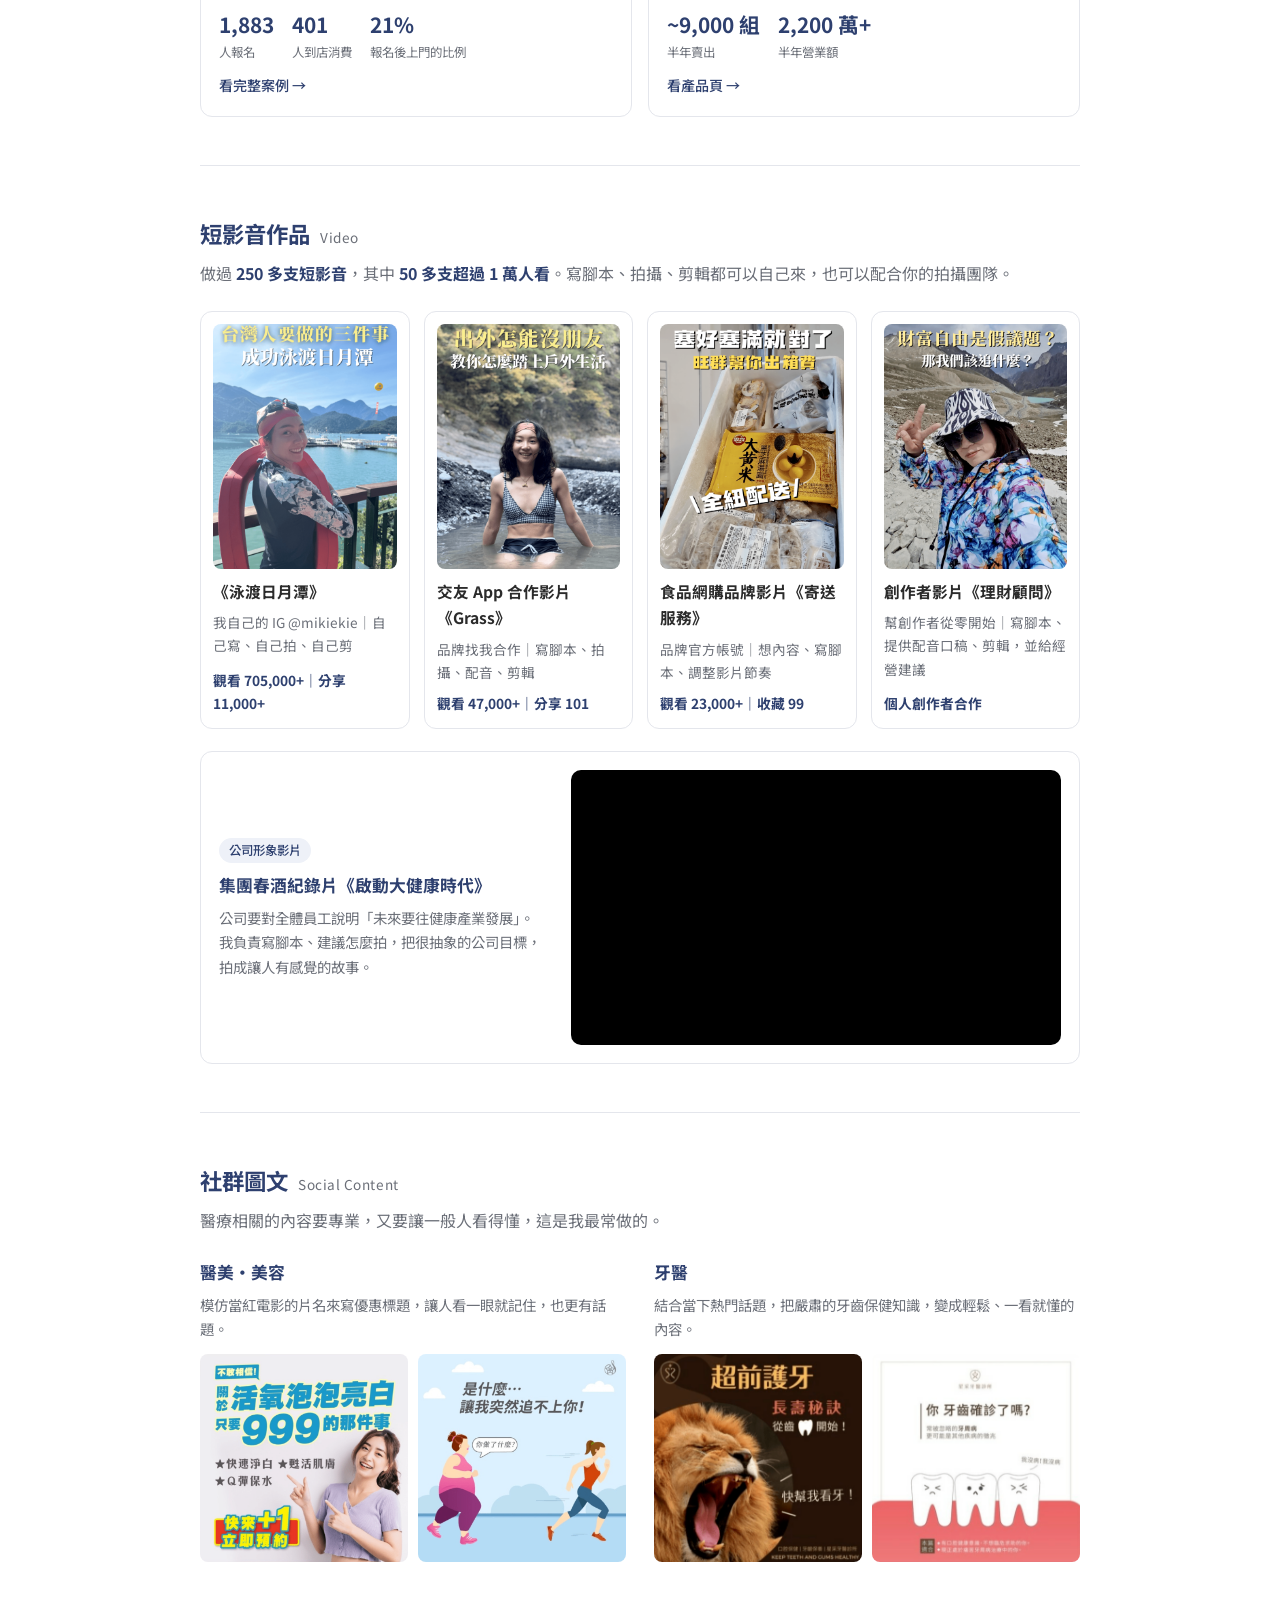
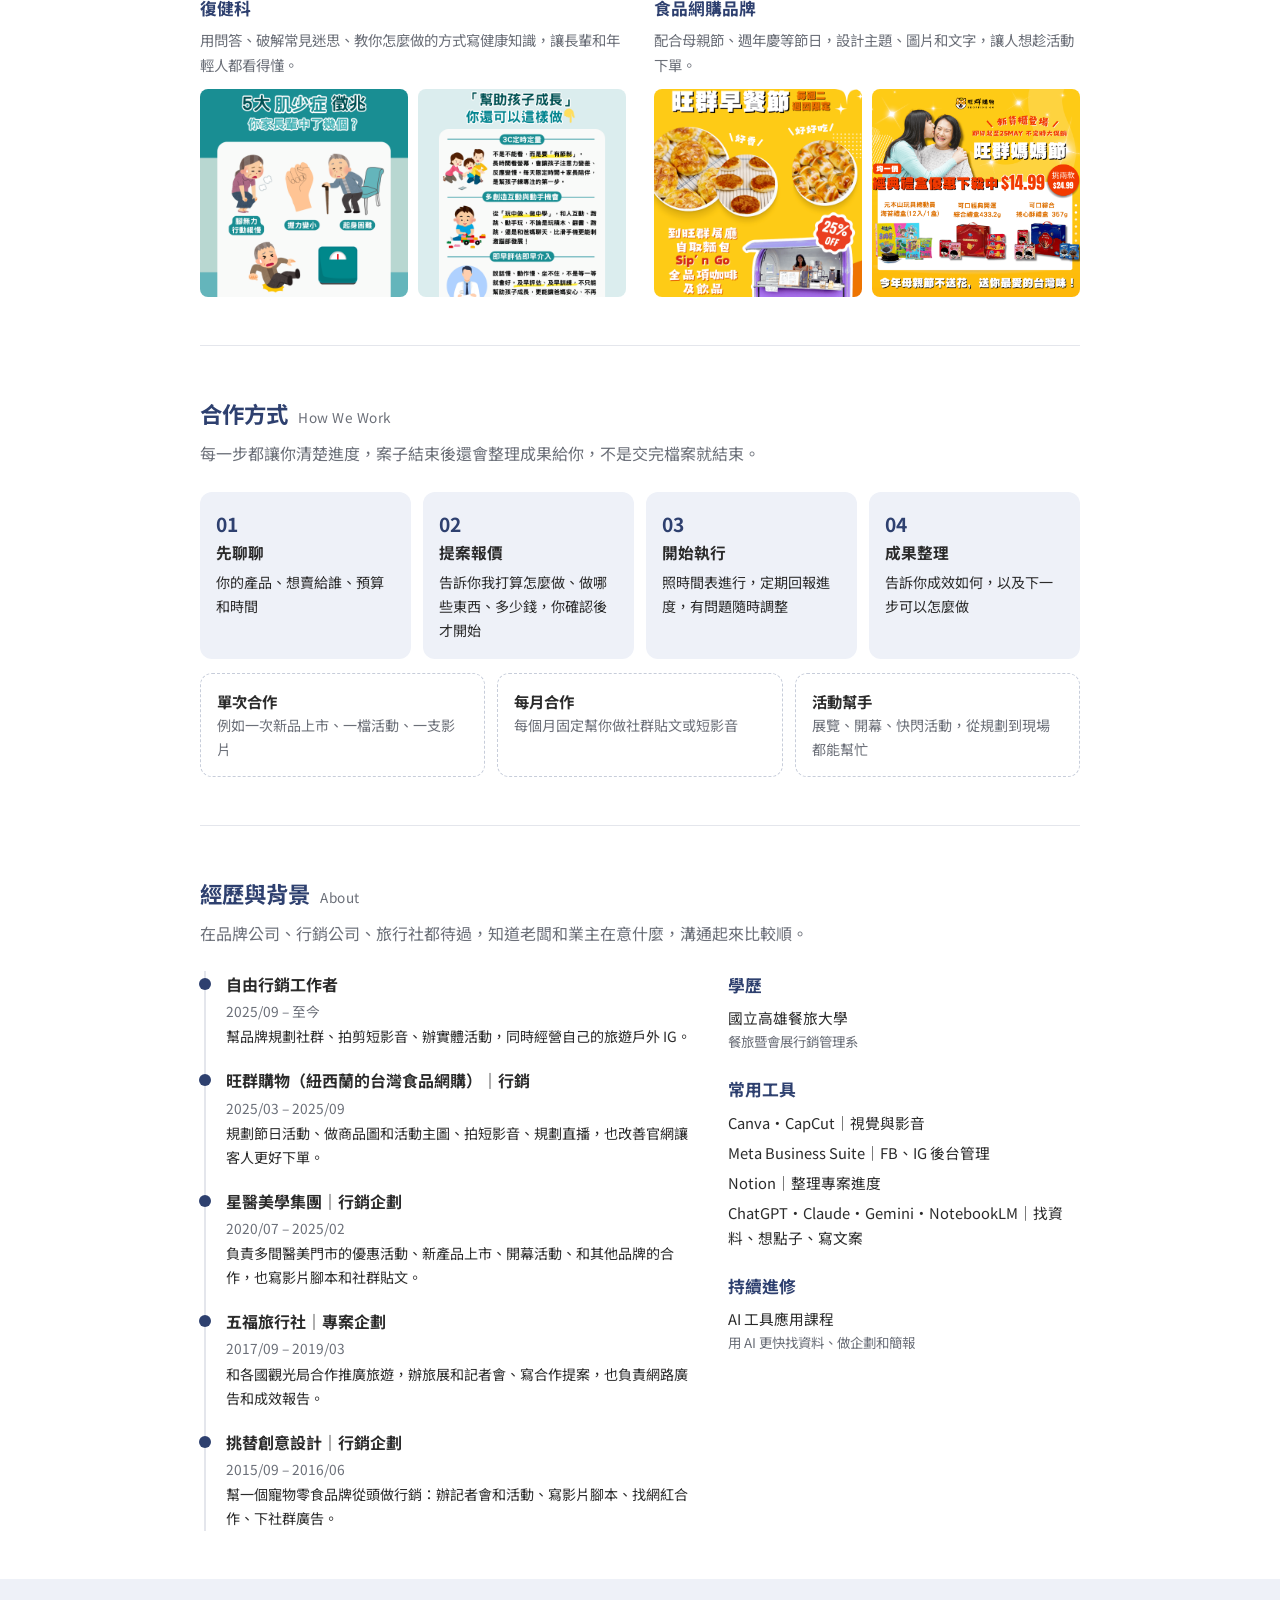
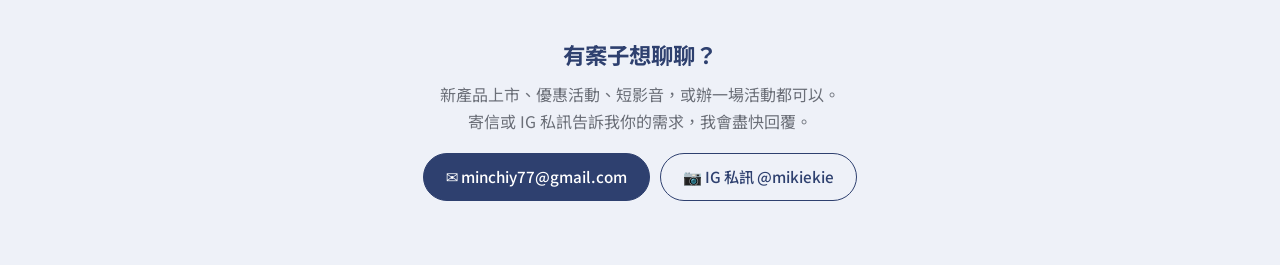
==== commit ee283d23: "短影音加回《理財顧問》；AI 工具加入 Claude Co-Authored-By: Claude Opus 5.5 <noreply@anthropic.com> Claude-Session: h" ====
--- a/index.html
+++ b/index.html
@@ -219,6 +219,12 @@
         <p>品牌官方帳號｜想內容、寫腳本、調整影片節奏</p>
         <p class="num">觀看 23,000+｜收藏 99</p>
       </a>
+      <a class="vcard" href="https://www.instagram.com/p/DLw36XsR4FY/" target="_blank" rel="noopener">
+        <img src="images/video-4.png" alt="創作者影片《理財顧問》" loading="lazy">
+        <h3>創作者影片《理財顧問》</h3>
+        <p>幫創作者從零開始｜寫腳本、提供配音口稿、剪輯，並給經營建議</p>
+        <p class="num">個人創作者合作</p>
+      </a>
     </div>
     <div class="film">
       <div>
@@ -332,7 +338,7 @@
           <li>Canva・CapCut｜視覺與影音</li>
           <li>Meta Business Suite｜FB、IG 後台管理</li>
           <li>Notion｜整理專案進度</li>
-          <li>ChatGPT・Gemini・NotebookLM｜找資料、想點子、寫文案</li>
+          <li>ChatGPT・Claude・Gemini・NotebookLM｜找資料、想點子、寫文案</li>
         </ul>
         <h3>持續進修</h3>
         <p>AI 工具應用課程<span>用 AI 更快找資料、做企劃和簡報</span></p>
--- a/style.css
+++ b/style.css
@@ -109,7 +109,7 @@
 .role-line b { color: var(--text); font-weight: 500; }
 
 /* ---- Video ---- */
-.cards { display: grid; grid-template-columns: repeat(3, 1fr); gap: 14px; }
+.cards { display: grid; grid-template-columns: repeat(4, 1fr); gap: 14px; }
 .vcard { border: 1px solid var(--line); border-radius: var(--radius); padding: 12px; text-decoration: none; color: inherit; transition: box-shadow .15s, transform .15s; display: flex; flex-direction: column; }
 .vcard:hover, .product:hover { box-shadow: 0 6px 18px rgba(46,64,111,.12); transform: translateY(-2px); }
 .vcard img { width: 100%; aspect-ratio: 3 / 4; object-fit: cover; border-radius: 8px; background: var(--accent-soft); margin-bottom: 10px; }
